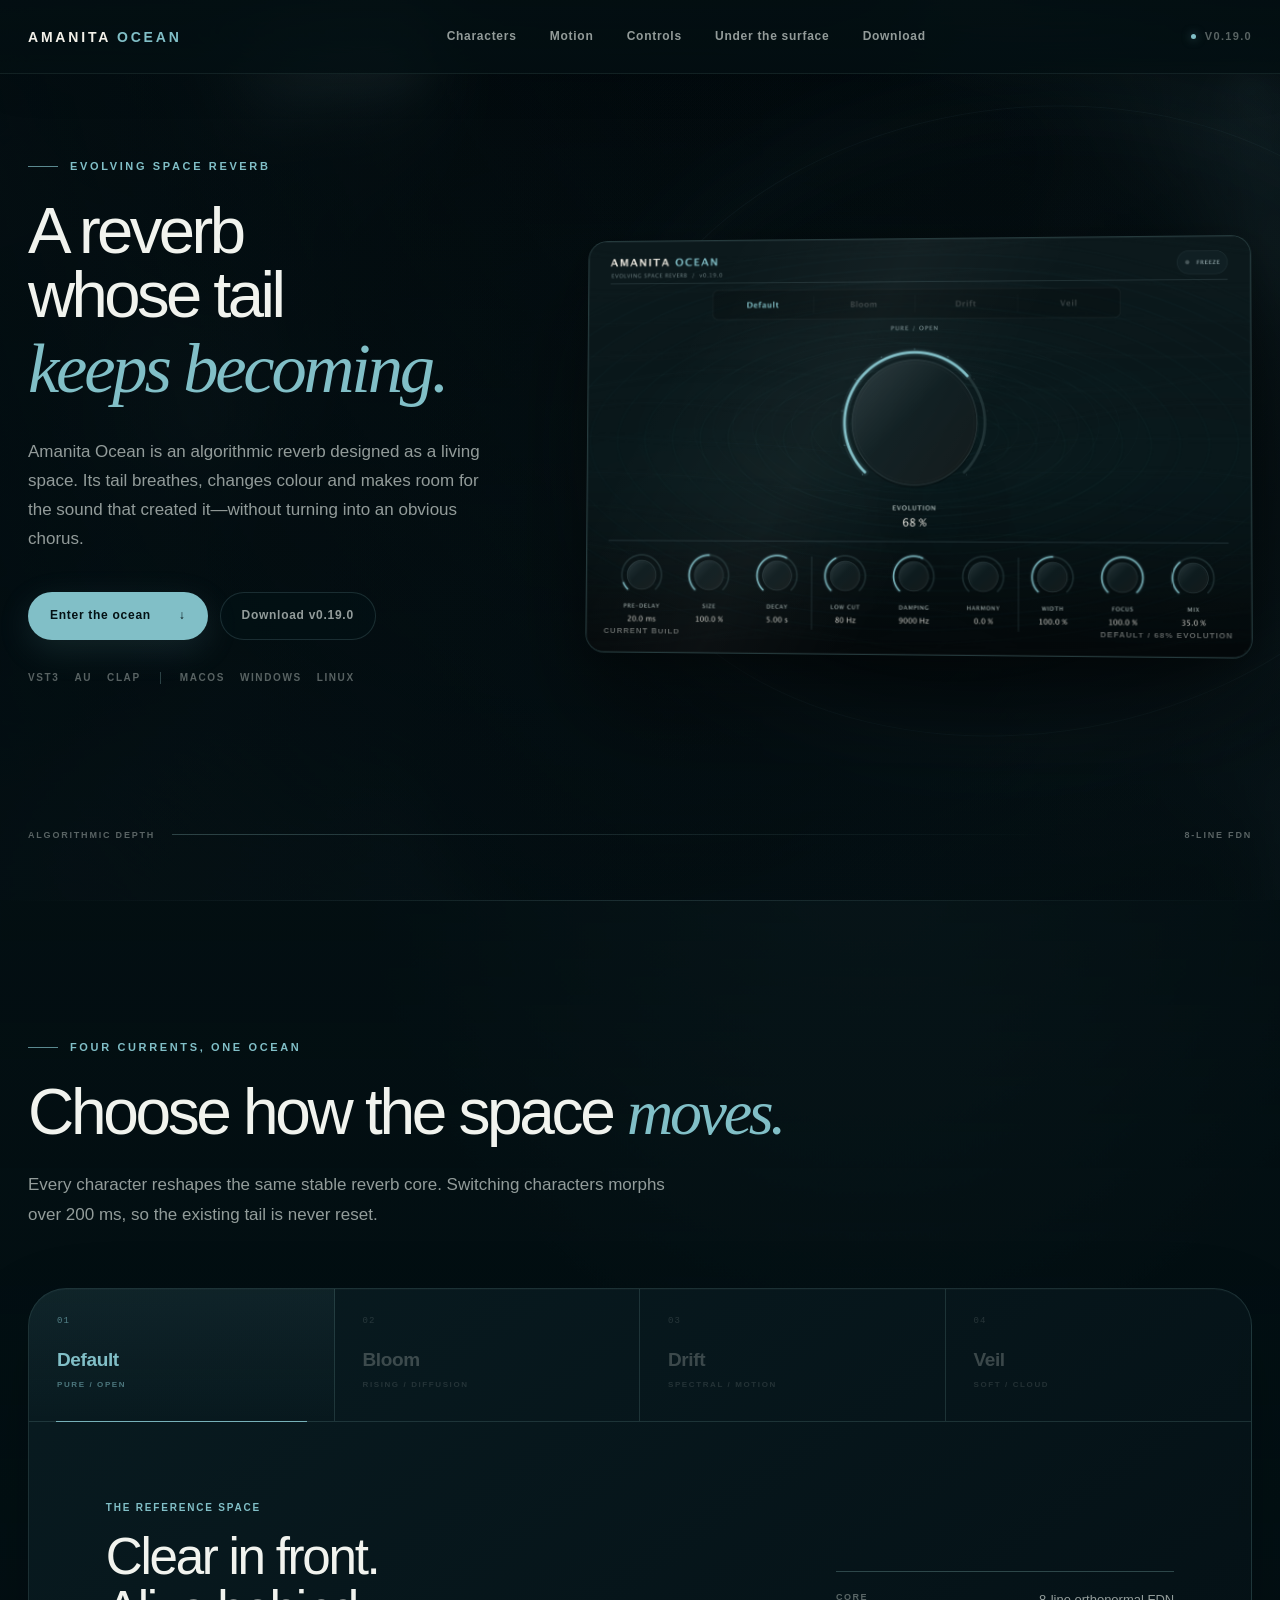
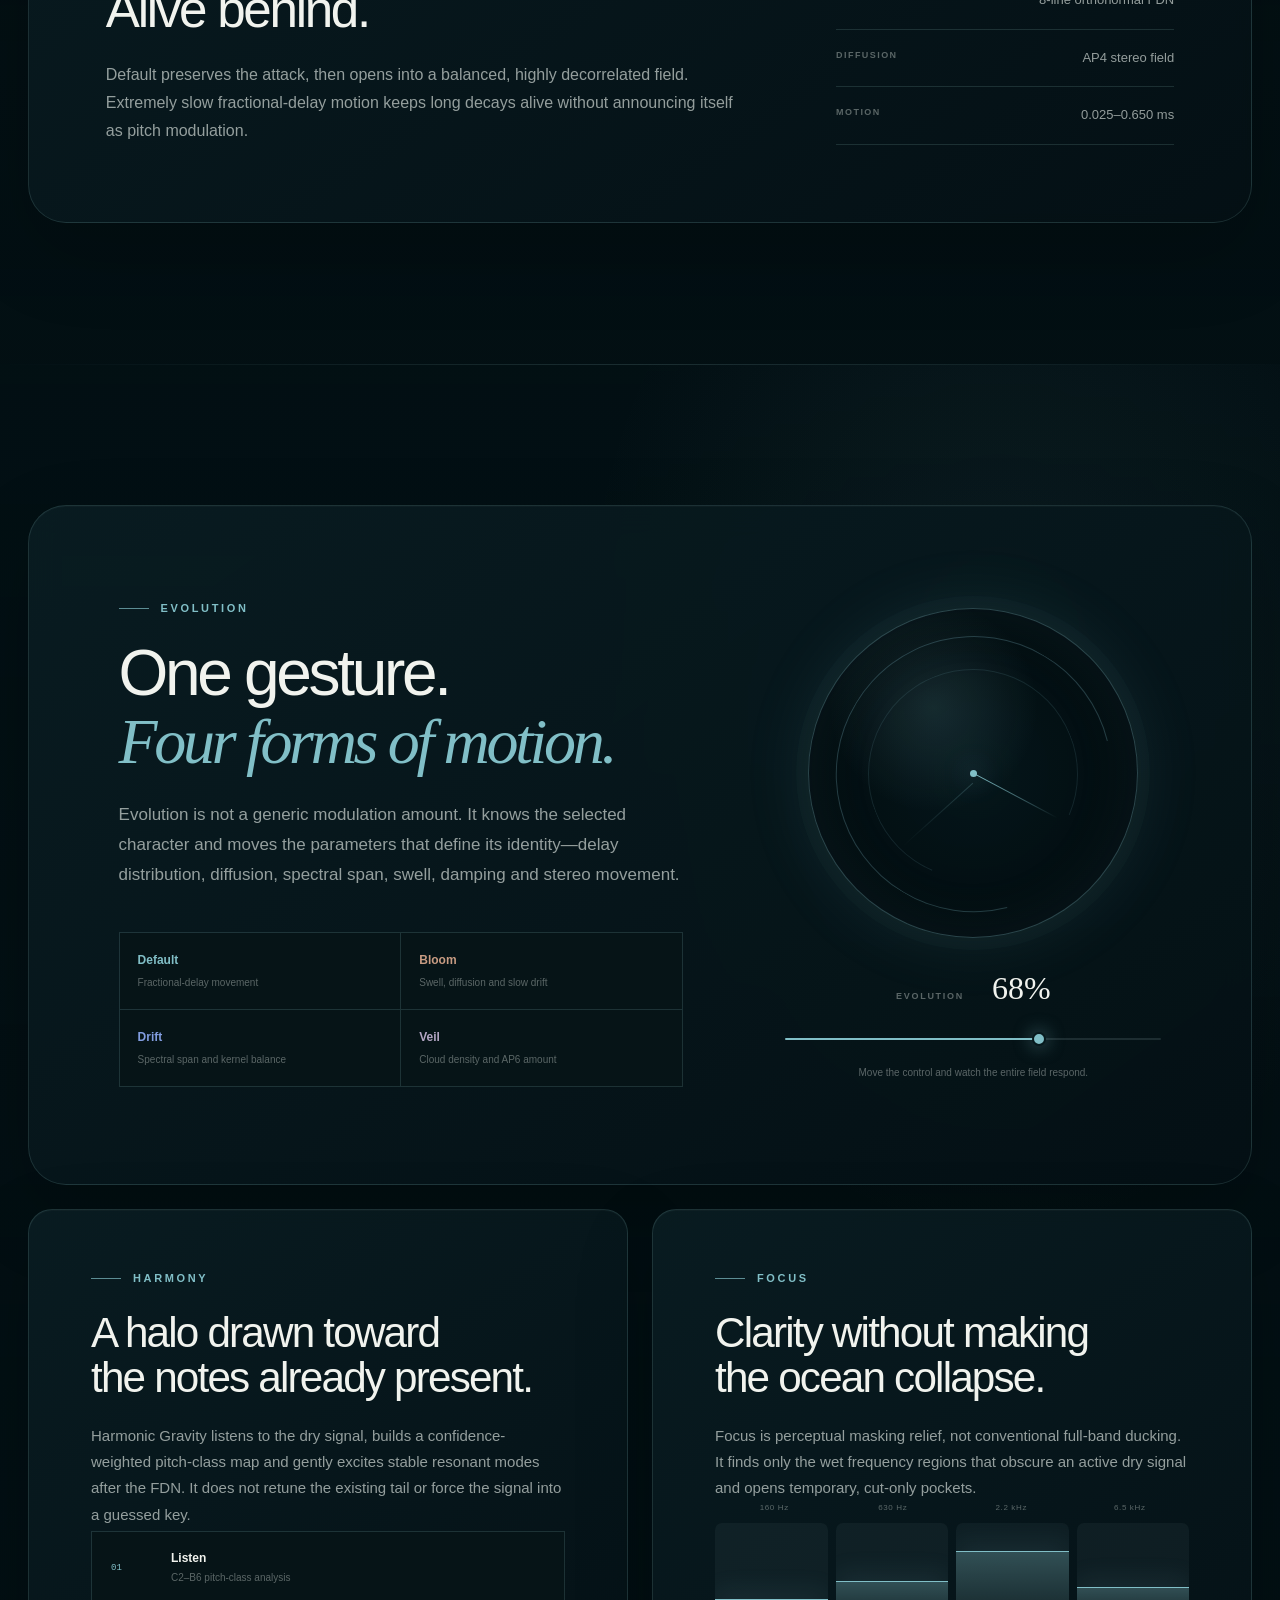
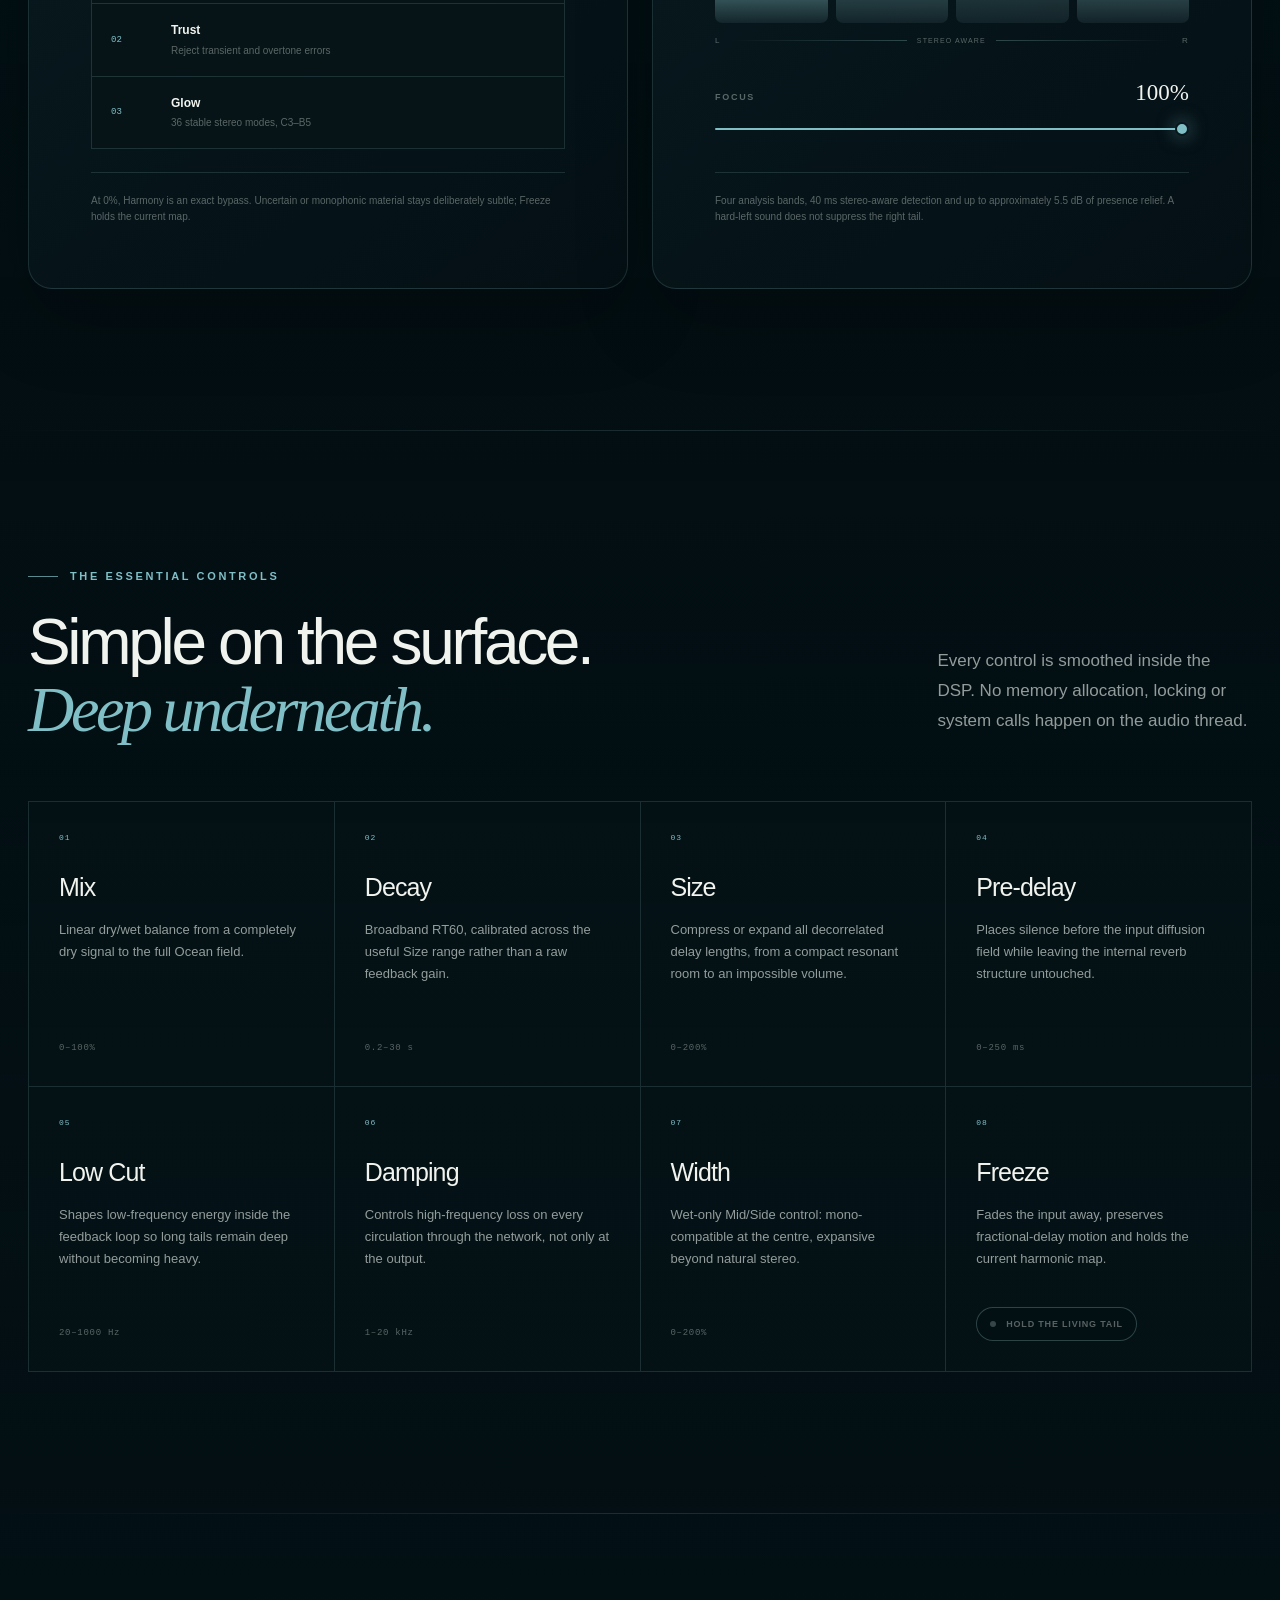
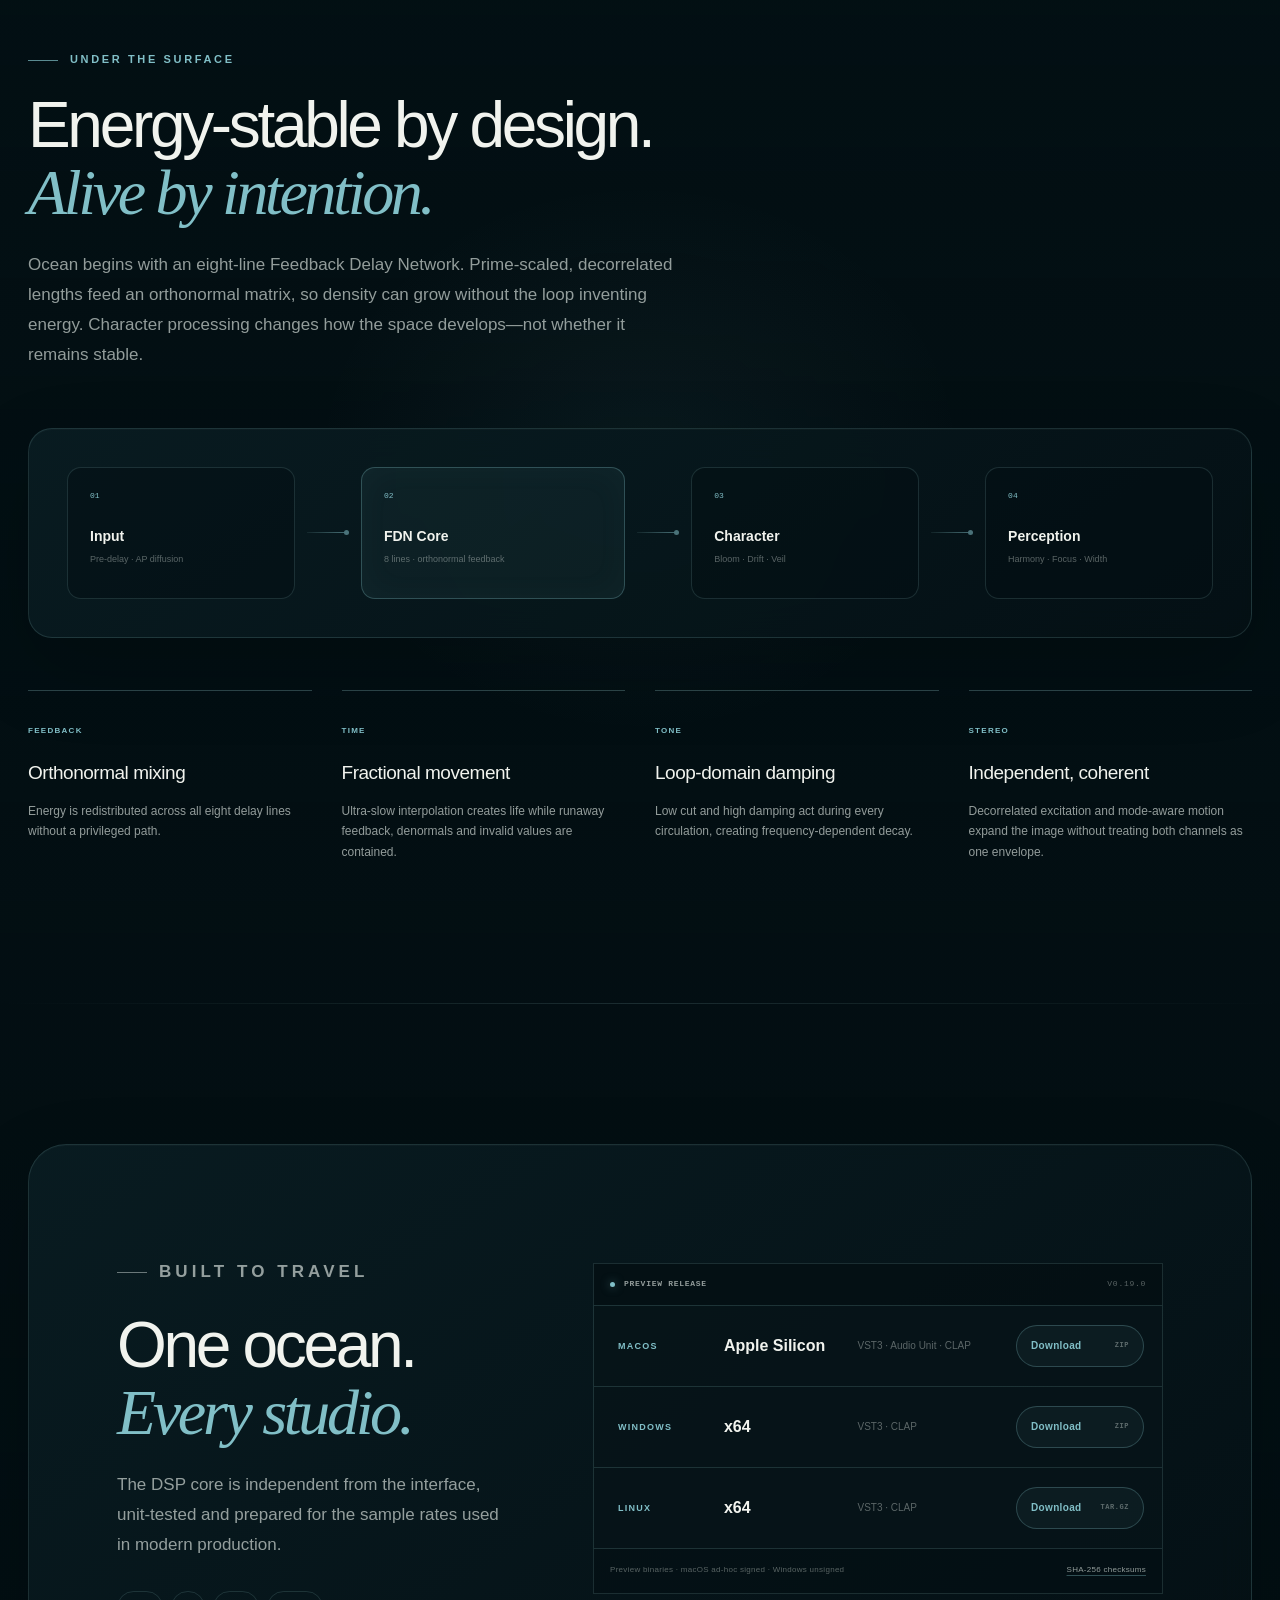
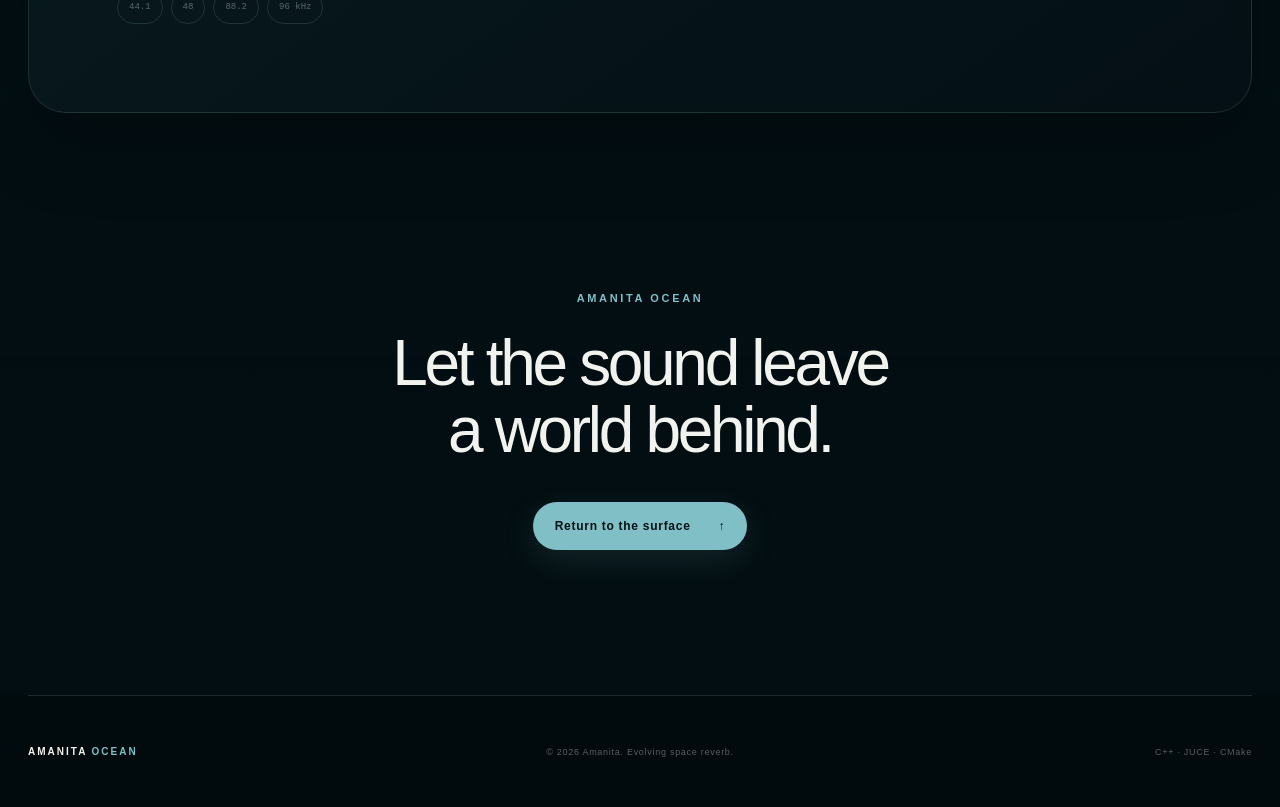
==== site/index.html @ adb95c9a "feat: publish v0.19.0 cross-platform release" ====
<!doctype html>
<html lang="en" data-character="default">
<head>
  <meta charset="utf-8">
  <meta name="viewport" content="width=device-width, initial-scale=1">
  <meta name="theme-color" content="#06161a">
  <meta name="color-scheme" content="dark">

  <title>Amanita Ocean — Evolving Space Reverb</title>
  <meta name="description" content="Amanita Ocean is an algorithmic reverb with four living characters, harmonic gravity, stereo-aware focus and an evolving eight-line FDN tail.">
  <meta name="keywords" content="algorithmic reverb, VST3 reverb, AU reverb, CLAP plugin, ambient reverb, psytrance reverb, music production">
  <link rel="canonical" href="https://ocean.amanita.music/">

  <meta property="og:type" content="website">
  <meta property="og:title" content="Amanita Ocean — Evolving Space Reverb">
  <meta property="og:description" content="A reverb whose tail keeps becoming. Four living characters, Harmonic Gravity and stereo-aware Focus.">
  <meta property="og:url" content="https://ocean.amanita.music/">
  <meta property="og:image" content="https://ocean.amanita.music/assets/amanita-ocean-social.png">
  <meta property="og:image:width" content="1729">
  <meta property="og:image:height" content="910">
  <meta property="og:image:alt" content="Amanita Ocean in a deep cyan and blue liquid field">

  <meta name="twitter:card" content="summary_large_image">
  <meta name="twitter:title" content="Amanita Ocean — Evolving Space Reverb">
  <meta name="twitter:description" content="A reverb whose tail keeps becoming.">
  <meta name="twitter:image" content="https://ocean.amanita.music/assets/amanita-ocean-social.png">

  <link rel="icon" href="assets/favicon.svg" type="image/svg+xml">
  <link rel="stylesheet" href="styles.css">

  <script type="application/ld+json">
  {
    "@context": "https://schema.org",
    "@type": "SoftwareApplication",
    "name": "Amanita Ocean",
    "url": "https://ocean.amanita.music/",
    "image": "https://ocean.amanita.music/assets/amanita-ocean-social.png",
    "applicationCategory": "MultimediaApplication",
    "applicationSubCategory": "Audio effect plug-in",
    "softwareVersion": "0.19.0",
    "operatingSystem": "macOS, Windows, Linux",
    "description": "An algorithmic reverb with four evolving characters, harmonic gravity and stereo-aware masking relief.",
    "featureList": [
      "Default, Bloom, Drift and Veil reverb characters",
      "Evolution character macro",
      "Harmonic Gravity",
      "Stereo-aware Focus",
      "Freeze",
      "VST3, Audio Unit and CLAP formats"
    ]
  }
  </script>
</head>

<body>
  <canvas id="ocean-canvas" aria-hidden="true"></canvas>
  <div class="world-vignette" aria-hidden="true"></div>

  <a class="skip-link" href="#main-content">Skip to content</a>

  <header class="site-header">
    <div class="site-header__inner">
      <a class="wordmark" href="#top" aria-label="Amanita Ocean home">
        <span>AMANITA</span>
        <span class="wordmark__ocean">OCEAN</span>
      </a>

      <nav class="site-nav" aria-label="Primary navigation">
        <a href="#characters">Characters</a>
        <a href="#macros">Motion</a>
        <a href="#controls">Controls</a>
        <a href="#architecture">Under the surface</a>
        <a href="#downloads">Download</a>
      </nav>

      <a class="header-version" href="#downloads" aria-label="Download Amanita Ocean 0.19.0">
        <span class="status-dot" aria-hidden="true"></span>
        v0.19.0
      </a>
    </div>
  </header>

  <main id="main-content">
    <section class="hero" id="top">
      <div class="hero__glow" aria-hidden="true"></div>
      <div class="page-width hero__inner">
        <div class="hero__copy" data-reveal>
          <p class="eyebrow">Evolving space reverb</p>
          <h1>A reverb whose tail<br><em>keeps becoming.</em></h1>
          <p class="hero__lead">
            Amanita Ocean is an algorithmic reverb designed as a living space.
            Its tail breathes, changes colour and makes room for the sound that
            created it—without turning into an obvious chorus.
          </p>

          <div class="hero__actions">
            <a class="button button--primary" href="#characters">
              Enter the ocean
              <span aria-hidden="true">↓</span>
            </a>
            <a class="button button--quiet" href="#downloads">Download v0.19.0</a>
          </div>

          <p class="format-line">
            <span>VST3</span><span>AU</span><span>CLAP</span>
            <i aria-hidden="true"></i>
            <span>macOS</span><span>Windows</span><span>Linux</span>
          </p>
        </div>

        <div class="hero__product" data-reveal>
          <div class="product-halo" aria-hidden="true"></div>
          <figure class="plugin-frame">
            <img
              src="assets/amanita-ocean-plugin.png?v=default-0190-alpha20"
              alt="Amanita Ocean plug-in interface showing the Default character"
              width="2880"
              height="1800"
              fetchpriority="high"
            >
            <figcaption>
              <span>Current build</span>
              <span>Default / 68% Evolution</span>
            </figcaption>
          </figure>
        </div>
      </div>

      <div class="hero__foot page-width" aria-hidden="true">
        <span>Algorithmic depth</span>
        <span class="hero__line"></span>
        <span>8-line FDN</span>
      </div>
    </section>

    <section class="section characters" id="characters">
      <div class="page-width">
        <div class="section-heading" data-reveal>
          <p class="eyebrow">Four currents, one ocean</p>
          <h2>Choose how the space <em>moves.</em></h2>
          <p>
            Every character reshapes the same stable reverb core. Switching
            characters morphs over 200&nbsp;ms, so the existing tail is never reset.
          </p>
        </div>

        <div class="character-lab surface" data-reveal>
          <div class="mode-tabs" role="tablist" aria-label="Reverb character">
            <button
              class="mode-tab is-active"
              type="button"
              role="tab"
              id="mode-tab-default"
              aria-selected="true"
              aria-controls="mode-panel-default"
              data-character="0"
            >
              <span class="mode-tab__number">01</span>
              <span class="mode-tab__name">Default</span>
              <span class="mode-tab__descriptor">Pure / Open</span>
            </button>
            <button
              class="mode-tab"
              type="button"
              role="tab"
              id="mode-tab-bloom"
              aria-selected="false"
              aria-controls="mode-panel-bloom"
              tabindex="-1"
              data-character="1"
            >
              <span class="mode-tab__number">02</span>
              <span class="mode-tab__name">Bloom</span>
              <span class="mode-tab__descriptor">Rising / Diffusion</span>
            </button>
            <button
              class="mode-tab"
              type="button"
              role="tab"
              id="mode-tab-drift"
              aria-selected="false"
              aria-controls="mode-panel-drift"
              tabindex="-1"
              data-character="2"
            >
              <span class="mode-tab__number">03</span>
              <span class="mode-tab__name">Drift</span>
              <span class="mode-tab__descriptor">Spectral / Motion</span>
            </button>
            <button
              class="mode-tab"
              type="button"
              role="tab"
              id="mode-tab-veil"
              aria-selected="false"
              aria-controls="mode-panel-veil"
              tabindex="-1"
              data-character="3"
            >
              <span class="mode-tab__number">04</span>
              <span class="mode-tab__name">Veil</span>
              <span class="mode-tab__descriptor">Soft / Cloud</span>
            </button>
          </div>

          <div class="mode-panels">
            <article
              class="mode-panel is-active"
              id="mode-panel-default"
              role="tabpanel"
              aria-labelledby="mode-tab-default"
              data-character-panel="0"
            >
              <div class="mode-panel__statement">
                <p class="mode-kicker">The reference space</p>
                <h3>Clear in front.<br>Alive behind.</h3>
                <p>
                  Default preserves the attack, then opens into a balanced,
                  highly decorrelated field. Extremely slow fractional-delay
                  motion keeps long decays alive without announcing itself as
                  pitch modulation.
                </p>
              </div>
              <dl class="mode-panel__facts">
                <div>
                  <dt>Core</dt>
                  <dd>8-line orthonormal FDN</dd>
                </div>
                <div>
                  <dt>Diffusion</dt>
                  <dd>AP4 stereo field</dd>
                </div>
                <div>
                  <dt>Motion</dt>
                  <dd>0.025–0.650&nbsp;ms</dd>
                </div>
              </dl>
            </article>

            <article
              class="mode-panel"
              id="mode-panel-bloom"
              role="tabpanel"
              aria-labelledby="mode-tab-bloom"
              data-character-panel="1"
              hidden
            >
              <div class="mode-panel__statement">
                <p class="mode-kicker">Reflections that rise</p>
                <h3>A tail that opens<br>like a flower.</h3>
                <p>
                  Later reflections arrive with more weight, creating a
                  reverse-like swell before a second stereo diffusion field
                  dissolves the shape. It is causal, continuous and free from
                  grains or reversed buffers.
                </p>
              </div>
              <dl class="mode-panel__facts">
                <div>
                  <dt>Swell</dt>
                  <dd>Four rising reflection taps</dd>
                </div>
                <div>
                  <dt>Diffusion</dt>
                  <dd>Dual AP4 stereo fields</dd>
                </div>
                <div>
                  <dt>Evolution</dt>
                  <dd>8–100% rising layer</dd>
                </div>
              </dl>
            </article>

            <article
              class="mode-panel"
              id="mode-panel-drift"
              role="tabpanel"
              aria-labelledby="mode-tab-drift"
              data-character-panel="2"
              hidden
            >
              <div class="mode-panel__statement">
                <p class="mode-kicker">Movement inside the tail</p>
                <h3>The spectrum<br>becomes the current.</h3>
                <p>
                  Drift moves spectral regions inside the feedback network,
                  rather than chorusing the output. Left and right follow
                  related but independent trajectories while common delay
                  motion stays below 0.10&nbsp;ms to keep the low end anchored.
                </p>
              </div>
              <dl class="mode-panel__facts">
                <div>
                  <dt>Motion</dt>
                  <dd>Four orthogonal H8 axes</dd>
                </div>
                <div>
                  <dt>Air path</dt>
                  <dd>600&nbsp;Hz–18&nbsp;kHz</dd>
                </div>
                <div>
                  <dt>Cycles</dt>
                  <dd>5.5–73 seconds</dd>
                </div>
              </dl>
            </article>

            <article
              class="mode-panel"
              id="mode-panel-veil"
              role="tabpanel"
              aria-labelledby="mode-tab-veil"
              data-character-panel="3"
              hidden
            >
              <div class="mode-panel__statement">
                <p class="mode-kicker">Transients become atmosphere</p>
                <h3>Lose the edge.<br>Keep the presence.</h3>
                <p>
                  Veil reshapes phase and group delay through an additional
                  lossless AP6 excitation stage. Attacks enter the network as
                  a dense, weightless cloud while sustained tone remains
                  intact—without envelope pumping or granular windows.
                </p>
              </div>
              <dl class="mode-panel__facts">
                <div>
                  <dt>Cloud</dt>
                  <dd>Approximately 90&nbsp;ms</dd>
                </div>
                <div>
                  <dt>Excitation</dt>
                  <dd>Lossless AP6 per channel</dd>
                </div>
                <div>
                  <dt>Evolution</dt>
                  <dd>4–100% softening</dd>
                </div>
              </dl>
            </article>
          </div>
        </div>
      </div>
    </section>

    <section class="section macros" id="macros">
      <div class="page-width">
        <div class="macro-feature macro-feature--evolution surface" data-reveal>
          <div class="macro-feature__copy">
            <p class="eyebrow">Evolution</p>
            <h2>One gesture.<br><em>Four forms of motion.</em></h2>
            <p>
              Evolution is not a generic modulation amount. It knows the
              selected character and moves the parameters that define its
              identity—delay distribution, diffusion, spectral span, swell,
              damping and stereo movement.
            </p>

            <ul class="character-map">
              <li><b>Default</b><span>Fractional-delay movement</span></li>
              <li><b>Bloom</b><span>Swell, diffusion and slow drift</span></li>
              <li><b>Drift</b><span>Spectral span and kernel balance</span></li>
              <li><b>Veil</b><span>Cloud density and AP6 amount</span></li>
            </ul>
          </div>

          <div class="macro-control" aria-label="Interactive Evolution demonstration">
            <div class="macro-control__orb" aria-hidden="true">
              <span></span><i></i><b></b>
            </div>
            <div class="macro-control__readout">
              <span>Evolution</span>
              <output id="evolution-output" for="evolution-control">68%</output>
            </div>
            <input
              id="evolution-control"
              class="ocean-range"
              type="range"
              min="0"
              max="100"
              step="1"
              value="68"
              aria-label="Evolution"
              aria-describedby="evolution-output"
              data-ocean-control="evolution"
            >
            <p>Move the control and watch the entire field respond.</p>
          </div>
        </div>

        <div class="macro-pair">
          <article class="macro-card macro-card--harmony surface" data-reveal>
            <div class="macro-card__heading">
              <p class="eyebrow">Harmony</p>
              <h3>A halo drawn toward<br>the notes already present.</h3>
              <p>
                Harmonic Gravity listens to the dry signal, builds a
                confidence-weighted pitch-class map and gently excites stable
                resonant modes after the FDN. It does not retune the existing
                tail or force the signal into a guessed key.
              </p>
            </div>

            <ol class="signal-flow" aria-label="Harmonic Gravity signal flow">
              <li>
                <span>01</span>
                <div><b>Listen</b><small>C2–B6 pitch-class analysis</small></div>
              </li>
              <li>
                <span>02</span>
                <div><b>Trust</b><small>Reject transient and overtone errors</small></div>
              </li>
              <li>
                <span>03</span>
                <div><b>Glow</b><small>36 stable stereo modes, C3–B5</small></div>
              </li>
            </ol>

            <p class="precision-note">
              At 0%, Harmony is an exact bypass. Uncertain or monophonic
              material stays deliberately subtle; Freeze holds the current map.
            </p>
          </article>

          <article class="macro-card macro-card--focus surface" data-reveal>
            <div class="macro-card__heading">
              <p class="eyebrow">Focus</p>
              <h3>Clarity without making<br>the ocean collapse.</h3>
              <p>
                Focus is perceptual masking relief, not conventional full-band
                ducking. It finds only the wet frequency regions that obscure
                an active dry signal and opens temporary, cut-only pockets.
              </p>
            </div>

            <div class="focus-map" aria-hidden="true">
              <div class="focus-map__labels">
                <span>160 Hz</span><span>630 Hz</span><span>2.2 kHz</span><span>6.5 kHz</span>
              </div>
              <div class="focus-map__bands">
                <i style="--depth: 24%"></i>
                <i style="--depth: 42%"></i>
                <i style="--depth: 72%"></i>
                <i style="--depth: 36%"></i>
              </div>
              <div class="focus-map__stereo">
                <span>L</span><b></b><em>STEREO AWARE</em><b></b><span>R</span>
              </div>
            </div>

            <div class="compact-control">
              <div>
                <label for="focus-control">Focus</label>
                <output id="focus-output" for="focus-control">100%</output>
              </div>
              <input
                id="focus-control"
                class="ocean-range"
                type="range"
                min="0"
                max="100"
                step="1"
                value="100"
                aria-describedby="focus-output"
                data-ocean-control="focus"
              >
            </div>

            <p class="precision-note">
              Four analysis bands, 40&nbsp;ms stereo-aware detection and up to
              approximately 5.5&nbsp;dB of presence relief. A hard-left sound
              does not suppress the right tail.
            </p>
          </article>
        </div>
      </div>
    </section>

    <section class="section controls" id="controls">
      <div class="page-width">
        <div class="section-heading section-heading--split" data-reveal>
          <div>
            <p class="eyebrow">The essential controls</p>
            <h2>Simple on the surface.<br><em>Deep underneath.</em></h2>
          </div>
          <p>
            Every control is smoothed inside the DSP. No memory allocation,
            locking or system calls happen on the audio thread.
          </p>
        </div>

        <div class="control-grid">
          <article class="control-card" data-reveal>
            <span class="control-card__index">01</span>
            <h3>Mix</h3>
            <p>Linear dry/wet balance from a completely dry signal to the full Ocean field.</p>
            <b>0–100%</b>
          </article>
          <article class="control-card" data-reveal>
            <span class="control-card__index">02</span>
            <h3>Decay</h3>
            <p>Broadband RT60, calibrated across the useful Size range rather than a raw feedback gain.</p>
            <b>0.2–30 s</b>
          </article>
          <article class="control-card" data-reveal>
            <span class="control-card__index">03</span>
            <h3>Size</h3>
            <p>Compress or expand all decorrelated delay lengths, from a compact resonant room to an impossible volume.</p>
            <b>0–200%</b>
          </article>
          <article class="control-card" data-reveal>
            <span class="control-card__index">04</span>
            <h3>Pre-delay</h3>
            <p>Places silence before the input diffusion field while leaving the internal reverb structure untouched.</p>
            <b>0–250 ms</b>
          </article>
          <article class="control-card" data-reveal>
            <span class="control-card__index">05</span>
            <h3>Low Cut</h3>
            <p>Shapes low-frequency energy inside the feedback loop so long tails remain deep without becoming heavy.</p>
            <b>20–1000 Hz</b>
          </article>
          <article class="control-card" data-reveal>
            <span class="control-card__index">06</span>
            <h3>Damping</h3>
            <p>Controls high-frequency loss on every circulation through the network, not only at the output.</p>
            <b>1–20 kHz</b>
          </article>
          <article class="control-card" data-reveal>
            <span class="control-card__index">07</span>
            <h3>Width</h3>
            <p>Wet-only Mid/Side control: mono-compatible at the centre, expansive beyond natural stereo.</p>
            <b>0–200%</b>
          </article>
          <article class="control-card control-card--freeze" data-reveal>
            <span class="control-card__index">08</span>
            <h3>Freeze</h3>
            <p>Fades the input away, preserves fractional-delay motion and holds the current harmonic map.</p>
            <button class="freeze-demo" type="button" aria-pressed="false" data-ocean-freeze>
              <span aria-hidden="true"></span>
              Hold the living tail
            </button>
          </article>
        </div>
      </div>
    </section>

    <section class="section architecture" id="architecture">
      <div class="page-width">
        <div class="section-heading architecture__heading" data-reveal>
          <p class="eyebrow">Under the surface</p>
          <h2>Energy-stable by design.<br><em>Alive by intention.</em></h2>
          <p>
            Ocean begins with an eight-line Feedback Delay Network. Prime-scaled,
            decorrelated lengths feed an orthonormal matrix, so density can grow
            without the loop inventing energy. Character processing changes how
            the space develops—not whether it remains stable.
          </p>
        </div>

        <div class="signal-chain surface" data-reveal>
          <div class="signal-node">
            <span>01</span>
            <b>Input</b>
            <small>Pre-delay · AP diffusion</small>
          </div>
          <i aria-hidden="true"></i>
          <div class="signal-node signal-node--core">
            <span>02</span>
            <b>FDN Core</b>
            <small>8 lines · orthonormal feedback</small>
          </div>
          <i aria-hidden="true"></i>
          <div class="signal-node">
            <span>03</span>
            <b>Character</b>
            <small>Bloom · Drift · Veil</small>
          </div>
          <i aria-hidden="true"></i>
          <div class="signal-node">
            <span>04</span>
            <b>Perception</b>
            <small>Harmony · Focus · Width</small>
          </div>
        </div>

        <div class="technical-grid">
          <article data-reveal>
            <span>Feedback</span>
            <h3>Orthonormal mixing</h3>
            <p>Energy is redistributed across all eight delay lines without a privileged path.</p>
          </article>
          <article data-reveal>
            <span>Time</span>
            <h3>Fractional movement</h3>
            <p>Ultra-slow interpolation creates life while runaway feedback, denormals and invalid values are contained.</p>
          </article>
          <article data-reveal>
            <span>Tone</span>
            <h3>Loop-domain damping</h3>
            <p>Low cut and high damping act during every circulation, creating frequency-dependent decay.</p>
          </article>
          <article data-reveal>
            <span>Stereo</span>
            <h3>Independent, coherent</h3>
            <p>Decorrelated excitation and mode-aware motion expand the image without treating both channels as one envelope.</p>
          </article>
        </div>
      </div>
    </section>

    <section class="section formats" id="formats">
      <div class="page-width">
        <div class="formats__panel surface" data-reveal>
          <div class="formats__copy">
            <p class="eyebrow">Built to travel</p>
            <h2>One ocean.<br><em>Every studio.</em></h2>
            <p>
              The DSP core is independent from the interface, unit-tested and
              prepared for the sample rates used in modern production.
            </p>
            <div class="sample-rates" aria-label="Supported sample rates">
              <span>44.1</span><span>48</span><span>88.2</span><span>96 kHz</span>
            </div>
          </div>

          <div class="downloads" id="downloads">
            <div class="release-meta">
              <div>
                <span class="status-dot" aria-hidden="true"></span>
                <strong>Preview release</strong>
              </div>
              <span>v0.19.0</span>
            </div>

            <div class="platform-list">
              <article>
                <span>macOS</span>
                <h3>Apple Silicon</h3>
                <p>VST3 · Audio Unit · CLAP</p>
                <a
                  class="download-button"
                  href="downloads/0.19.0/Amanita-Ocean-0.19.0-macOS-arm64.zip"
                  download
                  aria-label="Download Amanita Ocean 0.19.0 for macOS Apple Silicon"
                >
                  <span>Download</span>
                  <small>ZIP</small>
                </a>
              </article>
              <article>
                <span>Windows</span>
                <h3>x64</h3>
                <p>VST3 · CLAP</p>
                <a
                  class="download-button"
                  href="downloads/0.19.0/Amanita-Ocean-0.19.0-Windows-x64.zip"
                  download
                  aria-label="Download Amanita Ocean 0.19.0 for Windows x64"
                >
                  <span>Download</span>
                  <small>ZIP</small>
                </a>
              </article>
              <article>
                <span>Linux</span>
                <h3>x64</h3>
                <p>VST3 · CLAP</p>
                <a
                  class="download-button"
                  href="downloads/0.19.0/Amanita-Ocean-0.19.0-Linux-x64.tar.gz"
                  download
                  aria-label="Download Amanita Ocean 0.19.0 for Linux x64"
                >
                  <span>Download</span>
                  <small>TAR.GZ</small>
                </a>
              </article>
            </div>

            <div class="release-foot">
              <p>Preview binaries · macOS ad-hoc signed · Windows unsigned</p>
              <a href="downloads/0.19.0/SHA256SUMS.txt">SHA-256 checksums</a>
            </div>
          </div>
        </div>

        <div class="closing" data-reveal>
          <p class="eyebrow">Amanita Ocean</p>
          <h2>Let the sound leave a world behind.</h2>
          <a class="button button--primary" href="#top">Return to the surface <span aria-hidden="true">↑</span></a>
        </div>
      </div>
    </section>
  </main>

  <footer class="site-footer">
    <div class="page-width site-footer__inner">
      <a class="wordmark wordmark--small" href="#top">
        <span>AMANITA</span><span class="wordmark__ocean">OCEAN</span>
      </a>
      <p>© <span data-current-year>2026</span> Amanita. Evolving space reverb.</p>
      <p>C++ · JUCE · CMake</p>
    </div>
  </footer>

  <noscript>
    <div class="noscript-note">
      JavaScript is disabled. The complete product information remains available;
      only the living Ocean background and interactive controls are paused.
    </div>
  </noscript>

  <script src="js/ocean-background.js" defer></script>
  <script src="js/site.js" defer></script>
</body>
</html>
---- site/styles.css ----
:root {
  --accent: #81bfc7;
  --accent-rgb: 129, 191, 199;
  --accent-soft: rgba(var(--accent-rgb), 0.14);
  --ink: #f1f3ee;
  --ink-muted: rgba(229, 236, 232, 0.64);
  --ink-faint: rgba(229, 236, 232, 0.38);
  --line: rgba(152, 204, 204, 0.16);
  --line-strong: rgba(152, 204, 204, 0.28);
  --deep: #031014;
  --deep-2: #071a1f;
  --surface: rgba(6, 22, 26, 0.68);
  --surface-strong: rgba(5, 18, 22, 0.88);
  --page-width: 1240px;
  --header-height: 74px;
  --radius-sm: 14px;
  --radius-md: 24px;
  --radius-lg: 38px;
  --ease-out: cubic-bezier(0.2, 0.72, 0.2, 1);
  color-scheme: dark;
}

:root[data-character="bloom"] {
  --accent: #c89c83;
  --accent-rgb: 200, 156, 131;
}

:root[data-character="drift"] {
  --accent: #829de0;
  --accent-rgb: 130, 157, 224;
}

:root[data-character="veil"] {
  --accent: #b3a6c4;
  --accent-rgb: 179, 166, 196;
}

*,
*::before,
*::after {
  box-sizing: border-box;
}

html {
  scroll-behavior: smooth;
  scroll-padding-top: calc(var(--header-height) + 24px);
  background: var(--deep);
}

body {
  min-width: 320px;
  margin: 0;
  overflow-x: hidden;
  color: var(--ink);
  background:
    radial-gradient(circle at 68% 12%, rgba(var(--accent-rgb), 0.09), transparent 32rem),
    linear-gradient(180deg, rgba(3, 16, 20, 0.08), rgba(3, 16, 20, 0.34));
  font-family:
    Inter, ui-sans-serif, -apple-system, BlinkMacSystemFont, "Segoe UI",
    Helvetica, Arial, sans-serif;
  font-size: 16px;
  line-height: 1.6;
  -webkit-font-smoothing: antialiased;
  text-rendering: optimizeLegibility;
  transition: background-color 0.6s var(--ease-out);
}

body::selection {
  color: #031014;
  background: var(--accent);
}

button,
input,
a {
  font: inherit;
}

button,
a {
  -webkit-tap-highlight-color: transparent;
}

a {
  color: inherit;
  text-decoration: none;
}

img {
  display: block;
  max-width: 100%;
}

h1,
h2,
h3,
p,
figure,
dl,
dd {
  margin: 0;
}

h1,
h2,
h3 {
  text-wrap: balance;
}

h1 em,
h2 em {
  color: var(--accent);
  font-family: Iowan Old Style, Baskerville, "Times New Roman", serif;
  font-weight: 400;
  transition: color 0.65s var(--ease-out);
}

#ocean-canvas {
  position: fixed;
  z-index: 0;
  inset: 0;
  width: 100%;
  height: 100%;
  pointer-events: none;
  opacity: 1;
  transition: opacity 0.8s ease;
}

#ocean-canvas.is-fallback,
.ocean-webgl-fallback #ocean-canvas {
  opacity: 0;
}

.ocean-webgl-fallback body {
  background:
    radial-gradient(ellipse at 68% 18%, rgba(var(--accent-rgb), 0.12), transparent 42%),
    radial-gradient(ellipse at 20% 78%, rgba(37, 92, 99, 0.18), transparent 46%),
    linear-gradient(160deg, #071d21, #020c10 60%, #06171c);
}

.world-vignette {
  position: fixed;
  z-index: 1;
  inset: 0;
  pointer-events: none;
  background:
    linear-gradient(180deg, rgba(2, 12, 15, 0.1), rgba(2, 12, 15, 0.32)),
    radial-gradient(ellipse at center, transparent 15%, rgba(1, 8, 11, 0.28) 100%);
}

.site-header,
main,
.site-footer,
.noscript-note {
  position: relative;
  z-index: 2;
}

.page-width {
  width: min(calc(100% - 56px), var(--page-width));
  margin-inline: auto;
}

.skip-link {
  position: fixed;
  z-index: 100;
  top: 12px;
  left: 12px;
  padding: 10px 16px;
  border-radius: 999px;
  color: var(--deep);
  background: var(--accent);
  transform: translateY(-160%);
}

.skip-link:focus {
  transform: translateY(0);
}

.site-header {
  position: fixed;
  z-index: 20;
  top: 0;
  right: 0;
  left: 0;
  height: var(--header-height);
  border-bottom: 1px solid rgba(143, 198, 199, 0.1);
  background: linear-gradient(180deg, rgba(3, 15, 18, 0.94), rgba(3, 15, 18, 0.82));
  box-shadow: 0 12px 40px rgba(0, 0, 0, 0.08);
  backdrop-filter: blur(18px) saturate(125%);
  -webkit-backdrop-filter: blur(18px) saturate(125%);
}

.site-header__inner {
  display: flex;
  align-items: center;
  justify-content: space-between;
  width: min(calc(100% - 56px), var(--page-width));
  height: 100%;
  margin-inline: auto;
}

.wordmark {
  display: inline-flex;
  gap: 0.42em;
  align-items: center;
  color: #f3f1e9;
  font-size: 14px;
  font-weight: 700;
  letter-spacing: 0.2em;
  line-height: 1;
  white-space: nowrap;
}

.wordmark__ocean {
  color: var(--accent);
  transition: color 0.65s var(--ease-out);
}

.site-nav {
  display: flex;
  gap: clamp(18px, 2.6vw, 38px);
  align-items: center;
  color: var(--ink-muted);
  font-size: 12px;
  font-weight: 600;
  letter-spacing: 0.06em;
}

.site-nav a {
  position: relative;
  padding: 9px 0;
  transition: color 0.3s ease;
}

.site-nav a::after {
  position: absolute;
  right: 0;
  bottom: 3px;
  left: 0;
  height: 1px;
  background: var(--accent);
  content: "";
  opacity: 0;
  transform: scaleX(0.5);
  transition:
    opacity 0.3s ease,
    transform 0.3s ease,
    background 0.65s var(--ease-out);
}

.site-nav a:hover,
.site-nav a:focus-visible {
  color: var(--ink);
}

.site-nav a:hover::after,
.site-nav a:focus-visible::after {
  opacity: 1;
  transform: scaleX(1);
}

.header-version {
  display: flex;
  gap: 9px;
  align-items: center;
  color: var(--ink-faint);
  font-size: 11px;
  font-weight: 700;
  letter-spacing: 0.12em;
  text-transform: uppercase;
}

.status-dot {
  width: 5px;
  height: 5px;
  border-radius: 50%;
  background: var(--accent);
  box-shadow: 0 0 10px rgba(var(--accent-rgb), 0.55);
  transition:
    background 0.65s var(--ease-out),
    box-shadow 0.65s var(--ease-out);
}

.hero {
  position: relative;
  display: grid;
  min-height: 100svh;
  padding: calc(var(--header-height) + 70px) 0 58px;
  overflow: hidden;
}

.hero::before {
  position: absolute;
  inset: 0;
  background:
    linear-gradient(90deg, rgba(3, 14, 18, 0.76) 0%, rgba(3, 14, 18, 0.22) 52%, rgba(3, 14, 18, 0.38) 100%),
    linear-gradient(180deg, rgba(3, 14, 18, 0.12), rgba(3, 14, 18, 0.66));
  content: "";
  pointer-events: none;
}

.hero__glow {
  position: absolute;
  top: 12%;
  right: -13%;
  width: 66vw;
  aspect-ratio: 1.35;
  border: 1px solid rgba(var(--accent-rgb), 0.08);
  border-radius: 50%;
  opacity: 0.8;
  box-shadow:
    inset 0 0 120px rgba(var(--accent-rgb), 0.045),
    0 0 160px rgba(var(--accent-rgb), 0.055);
  pointer-events: none;
  transform: rotate(-8deg);
  transition:
    border-color 0.65s var(--ease-out),
    box-shadow 0.65s var(--ease-out);
}

.hero__inner {
  position: relative;
  display: grid;
  grid-template-columns: minmax(0, 0.82fr) minmax(520px, 1.18fr);
  gap: clamp(42px, 6vw, 92px);
  align-items: center;
}

.hero__copy {
  padding-bottom: 5vh;
}

.eyebrow {
  display: flex;
  gap: 12px;
  align-items: center;
  margin-bottom: 25px;
  color: var(--accent);
  font-size: 11px;
  font-weight: 750;
  letter-spacing: 0.24em;
  line-height: 1.2;
  text-transform: uppercase;
  transition: color 0.65s var(--ease-out);
}

.eyebrow::before {
  width: 30px;
  height: 1px;
  background: currentColor;
  content: "";
  opacity: 0.7;
}

.hero h1 {
  max-width: 720px;
  font-size: clamp(52px, 5.1vw, 80px);
  font-weight: 480;
  letter-spacing: -0.055em;
  line-height: 0.98;
}

.hero h1 em {
  display: inline-block;
  margin-top: 0.1em;
  font-size: 1.08em;
  letter-spacing: -0.045em;
}

.hero__lead {
  max-width: 620px;
  margin-top: 34px;
  color: var(--ink-muted);
  font-size: clamp(17px, 1.3vw, 20px);
  font-weight: 350;
  line-height: 1.72;
}

.hero__actions {
  display: flex;
  flex-wrap: wrap;
  gap: 12px;
  margin-top: 38px;
}

.button {
  display: inline-flex;
  gap: 28px;
  align-items: center;
  justify-content: center;
  min-height: 48px;
  padding: 0 21px;
  border: 1px solid transparent;
  border-radius: 999px;
  font-size: 12px;
  font-weight: 700;
  letter-spacing: 0.06em;
  transition:
    color 0.3s ease,
    background 0.3s ease,
    border-color 0.3s ease,
    transform 0.3s var(--ease-out),
    box-shadow 0.3s ease;
}

.button:hover {
  transform: translateY(-2px);
}

.button:focus-visible,
.mode-tab:focus-visible,
.freeze-demo:focus-visible,
.ocean-range:focus-visible {
  outline: 1px solid var(--accent);
  outline-offset: 4px;
}

.button--primary {
  color: #041114;
  background: var(--accent);
  box-shadow: 0 10px 34px rgba(var(--accent-rgb), 0.13);
  transition:
    background 0.65s var(--ease-out),
    box-shadow 0.3s ease,
    transform 0.3s var(--ease-out);
}

.button--primary:hover {
  box-shadow: 0 14px 44px rgba(var(--accent-rgb), 0.22);
}

.button--quiet {
  color: var(--ink-muted);
  border-color: var(--line);
  background: rgba(5, 21, 25, 0.36);
}

.button--quiet:hover {
  color: var(--ink);
  border-color: var(--line-strong);
  background: rgba(8, 27, 31, 0.72);
}

.format-line {
  display: flex;
  flex-wrap: wrap;
  gap: 9px 15px;
  align-items: center;
  margin-top: 30px;
  color: var(--ink-faint);
  font-size: 10px;
  font-weight: 700;
  letter-spacing: 0.16em;
  text-transform: uppercase;
}

.format-line i {
  width: 1px;
  height: 12px;
  margin-inline: 4px;
  background: var(--line-strong);
}

.hero__product {
  position: relative;
  perspective: 1600px;
}

.product-halo {
  position: absolute;
  z-index: -1;
  inset: 8% 2% -3% 14%;
  border-radius: 50%;
  background: radial-gradient(ellipse, rgba(var(--accent-rgb), 0.16), transparent 68%);
  filter: blur(24px);
  transition: background 0.65s var(--ease-out);
}

.plugin-frame {
  position: relative;
  overflow: hidden;
  border: 1px solid rgba(160, 210, 210, 0.22);
  border-radius: 20px;
  background: rgba(4, 17, 21, 0.85);
  box-shadow:
    0 55px 110px rgba(0, 0, 0, 0.48),
    0 10px 30px rgba(0, 0, 0, 0.2),
    inset 0 1px rgba(255, 255, 255, 0.035);
  transform: rotateY(-4.2deg) rotateX(1.7deg);
  transform-origin: center right;
  transition: transform 0.8s var(--ease-out);
}

.plugin-frame:hover {
  transform: rotateY(-1deg) rotateX(0deg) translateY(-4px);
}

.plugin-frame::after {
  position: absolute;
  inset: 0;
  background:
    linear-gradient(118deg, transparent 17%, rgba(255, 255, 255, 0.035) 38%, transparent 56%),
    linear-gradient(180deg, transparent 72%, rgba(0, 0, 0, 0.2));
  content: "";
  pointer-events: none;
}

.plugin-frame img {
  width: 100%;
  height: auto;
}

.plugin-frame figcaption {
  position: absolute;
  z-index: 2;
  right: 18px;
  bottom: 14px;
  left: 18px;
  display: flex;
  justify-content: space-between;
  color: rgba(238, 241, 236, 0.38);
  font-size: 8px;
  font-weight: 700;
  letter-spacing: 0.13em;
  text-transform: uppercase;
}

.hero__foot {
  position: relative;
  display: flex;
  gap: 17px;
  align-items: center;
  align-self: end;
  margin-top: 48px;
  color: var(--ink-faint);
  font-size: 9px;
  font-weight: 700;
  letter-spacing: 0.2em;
  text-transform: uppercase;
}

.hero__line {
  flex: 1;
  height: 1px;
  background: linear-gradient(90deg, var(--line-strong), transparent 90%);
}

.section {
  position: relative;
  padding: clamp(105px, 11vw, 170px) 0;
}

.section::before {
  position: absolute;
  top: 0;
  right: 0;
  left: 0;
  height: 1px;
  background: linear-gradient(90deg, transparent, var(--line), transparent);
  content: "";
}

.section-heading {
  max-width: 760px;
  margin-bottom: 58px;
}

.section-heading h2,
.macro-feature h2,
.formats h2 {
  font-size: clamp(42px, 5vw, 70px);
  font-weight: 420;
  letter-spacing: -0.052em;
  line-height: 1.05;
}

.section-heading > p:last-child,
.formats__copy > p {
  max-width: 650px;
  margin-top: 24px;
  color: var(--ink-muted);
  font-size: 17px;
  line-height: 1.76;
}

.surface {
  border: 1px solid var(--line);
  background:
    linear-gradient(145deg, rgba(11, 34, 39, 0.68), rgba(4, 16, 20, 0.72)),
    rgba(4, 17, 21, 0.62);
  box-shadow:
    0 30px 80px rgba(0, 0, 0, 0.18),
    inset 0 1px rgba(255, 255, 255, 0.022);
  backdrop-filter: blur(16px) saturate(112%);
  -webkit-backdrop-filter: blur(16px) saturate(112%);
}

.characters {
  background: linear-gradient(180deg, rgba(3, 14, 17, 0.62), rgba(3, 14, 17, 0.16));
}

.character-lab {
  overflow: hidden;
  border-radius: var(--radius-lg);
}

.mode-tabs {
  display: grid;
  grid-template-columns: repeat(4, 1fr);
  border-bottom: 1px solid var(--line);
}

.mode-tab {
  position: relative;
  display: grid;
  gap: 4px;
  min-height: 132px;
  padding: 25px 28px 23px;
  border: 0;
  border-right: 1px solid var(--line);
  color: rgba(229, 236, 232, 0.24);
  background: transparent;
  cursor: pointer;
  text-align: left;
  transition:
    color 0.5s var(--ease-out),
    opacity 0.5s var(--ease-out),
    background 0.5s var(--ease-out);
}

.mode-tab:last-child {
  border-right: 0;
}

.mode-tab::after {
  position: absolute;
  right: 27px;
  bottom: -1px;
  left: 27px;
  height: 1px;
  background: var(--accent);
  content: "";
  opacity: 0;
  transform: scaleX(0.35);
  transition:
    opacity 0.55s var(--ease-out),
    transform 0.55s var(--ease-out),
    background 0.65s var(--ease-out);
}

.mode-tab:hover {
  color: rgba(229, 236, 232, 0.52);
}

.mode-tab.is-active {
  color: var(--accent);
  background: linear-gradient(180deg, rgba(var(--accent-rgb), 0.055), transparent);
}

.mode-tab.is-active::after {
  opacity: 0.9;
  transform: scaleX(1);
}

.mode-tab__number {
  color: currentColor;
  font-family: ui-monospace, SFMono-Regular, Menlo, monospace;
  font-size: 9px;
  letter-spacing: 0.12em;
  opacity: 0.6;
}

.mode-tab__name {
  align-self: end;
  font-size: 19px;
  font-weight: 650;
  letter-spacing: -0.02em;
}

.mode-tab__descriptor {
  font-size: 8px;
  font-weight: 750;
  letter-spacing: 0.2em;
  opacity: 0.55;
  text-transform: uppercase;
}

.mode-panels {
  min-height: 400px;
}

.mode-panel {
  display: grid;
  grid-template-columns: minmax(0, 1.3fr) minmax(310px, 0.7fr);
  gap: clamp(42px, 8vw, 120px);
  align-items: end;
  min-height: 400px;
  padding: clamp(42px, 6vw, 82px);
  animation: panel-in 0.65s var(--ease-out) both;
}

.mode-panel[hidden] {
  display: none;
}

@keyframes panel-in {
  from {
    opacity: 0;
    transform: translateY(12px);
  }
  to {
    opacity: 1;
    transform: translateY(0);
  }
}

.mode-kicker {
  margin-bottom: 14px;
  color: var(--accent);
  font-size: 10px;
  font-weight: 750;
  letter-spacing: 0.18em;
  text-transform: uppercase;
  transition: color 0.65s var(--ease-out);
}

.mode-panel h3 {
  max-width: 680px;
  font-size: clamp(38px, 4vw, 57px);
  font-weight: 420;
  letter-spacing: -0.045em;
  line-height: 1.05;
}

.mode-panel__statement > p:last-child {
  max-width: 670px;
  margin-top: 24px;
  color: var(--ink-muted);
  font-size: 16px;
  line-height: 1.75;
}

.mode-panel__facts {
  border-top: 1px solid var(--line-strong);
}

.mode-panel__facts > div {
  display: grid;
  grid-template-columns: 0.62fr 1.38fr;
  gap: 15px;
  padding: 18px 0;
  border-bottom: 1px solid var(--line);
}

.mode-panel__facts dt {
  color: var(--ink-faint);
  font-size: 9px;
  font-weight: 750;
  letter-spacing: 0.16em;
  text-transform: uppercase;
}

.mode-panel__facts dd {
  color: var(--ink-muted);
  font-size: 13px;
  text-align: right;
}

.macros {
  background:
    radial-gradient(ellipse at 78% 18%, rgba(var(--accent-rgb), 0.07), transparent 30%),
    linear-gradient(180deg, rgba(3, 15, 19, 0.06), rgba(3, 14, 18, 0.55));
}

.macro-feature {
  display: grid;
  grid-template-columns: minmax(0, 1.2fr) minmax(360px, 0.8fr);
  gap: clamp(48px, 8vw, 120px);
  align-items: center;
  min-height: 680px;
  padding: clamp(48px, 7vw, 92px);
  border-radius: var(--radius-lg);
  overflow: hidden;
}

.macro-feature__copy > p:nth-of-type(2) {
  max-width: 650px;
  margin-top: 25px;
  color: var(--ink-muted);
  font-size: 17px;
  line-height: 1.76;
}

.character-map {
  display: grid;
  grid-template-columns: repeat(2, minmax(0, 1fr));
  gap: 1px;
  margin: 42px 0 0;
  padding: 1px;
  list-style: none;
  background: var(--line);
}

.character-map li {
  display: grid;
  gap: 5px;
  padding: 18px;
  background: rgba(4, 17, 21, 0.9);
}

.character-map b {
  font-size: 12px;
  font-weight: 650;
}

.character-map li:nth-child(1) b {
  color: #81bfc7;
}

.character-map li:nth-child(2) b {
  color: #c89c83;
}

.character-map li:nth-child(3) b {
  color: #829de0;
}

.character-map li:nth-child(4) b {
  color: #b3a6c4;
}

.character-map span {
  color: var(--ink-faint);
  font-size: 10px;
}

.macro-control {
  display: grid;
  justify-items: center;
  min-width: 0;
}

.macro-control__orb {
  position: relative;
  display: grid;
  place-items: center;
  width: min(27vw, 330px);
  min-width: 240px;
  aspect-ratio: 1;
  border: 1px solid rgba(var(--accent-rgb), 0.32);
  border-radius: 50%;
  background:
    radial-gradient(circle at 38% 30%, rgba(var(--accent-rgb), 0.14), transparent 34%),
    radial-gradient(circle, rgba(6, 24, 29, 0.8), rgba(2, 12, 15, 0.96) 72%);
  box-shadow:
    0 0 0 12px rgba(var(--accent-rgb), 0.025),
    0 0 70px rgba(var(--accent-rgb), 0.11),
    inset 0 0 65px rgba(var(--accent-rgb), 0.07);
  transition:
    border-color 0.65s var(--ease-out),
    background 0.65s var(--ease-out),
    box-shadow 0.65s var(--ease-out);
}

.macro-control__orb::before,
.macro-control__orb::after {
  position: absolute;
  border: 1px solid rgba(var(--accent-rgb), 0.26);
  border-radius: 50%;
  content: "";
  transition: border-color 0.65s var(--ease-out);
}

.macro-control__orb::before {
  inset: 8%;
  border-right-color: transparent;
  transform: rotate(31deg);
}

.macro-control__orb::after {
  inset: 18%;
  border-bottom-color: transparent;
  opacity: 0.5;
  transform: rotate(-22deg);
}

.macro-control__orb > span {
  width: 7px;
  height: 7px;
  border-radius: 50%;
  background: var(--accent);
  box-shadow: 0 0 26px rgba(var(--accent-rgb), 0.8);
  transition:
    background 0.65s var(--ease-out),
    box-shadow 0.65s var(--ease-out);
}

.macro-control__orb > i,
.macro-control__orb > b {
  position: absolute;
  left: 50%;
  width: 1px;
  height: 29%;
  background: linear-gradient(180deg, transparent, var(--accent));
  transform-origin: 50% 100%;
  transition: background 0.65s var(--ease-out);
}

.macro-control__orb > i {
  top: 21%;
  transform: translateX(-50%) rotate(118deg);
}

.macro-control__orb > b {
  top: 24%;
  opacity: 0.24;
  transform: translateX(-50%) rotate(228deg);
}

.macro-control__readout {
  display: flex;
  gap: 28px;
  align-items: baseline;
  justify-content: center;
  width: 100%;
  margin: 25px 0 12px;
}

.macro-control__readout > span,
.compact-control label {
  color: var(--ink-faint);
  font-size: 9px;
  font-weight: 750;
  letter-spacing: 0.19em;
  text-transform: uppercase;
}

.macro-control__readout output {
  font-family: Iowan Old Style, Baskerville, "Times New Roman", serif;
  font-size: 32px;
  font-variant-numeric: tabular-nums;
}

.macro-control > p {
  margin-top: 14px;
  color: var(--ink-faint);
  font-size: 10px;
  text-align: center;
}

.ocean-range {
  --control-value: 50%;
  width: 100%;
  height: 24px;
  margin: 0;
  padding: 0;
  appearance: none;
  -webkit-appearance: none;
  background: transparent;
  cursor: ew-resize;
}

.ocean-range::-webkit-slider-runnable-track {
  height: 2px;
  border-radius: 999px;
  background:
    linear-gradient(
      90deg,
      var(--accent) 0,
      var(--accent) var(--control-value),
      rgba(177, 213, 211, 0.14) var(--control-value),
      rgba(177, 213, 211, 0.14) 100%
    );
  transition: background 0.4s ease;
}

.ocean-range::-moz-range-track {
  height: 2px;
  border: 0;
  border-radius: 999px;
  background:
    linear-gradient(
      90deg,
      var(--accent) 0,
      var(--accent) var(--control-value),
      rgba(177, 213, 211, 0.14) var(--control-value),
      rgba(177, 213, 211, 0.14) 100%
    );
}

.ocean-range::-webkit-slider-thumb {
  width: 14px;
  height: 14px;
  margin-top: -6px;
  border: 2px solid #07191d;
  border-radius: 50%;
  appearance: none;
  -webkit-appearance: none;
  background: var(--accent);
  box-shadow: 0 0 18px rgba(var(--accent-rgb), 0.55);
}

.ocean-range::-moz-range-thumb {
  width: 12px;
  height: 12px;
  border: 2px solid #07191d;
  border-radius: 50%;
  background: var(--accent);
  box-shadow: 0 0 18px rgba(var(--accent-rgb), 0.55);
}

.macro-pair {
  display: grid;
  grid-template-columns: repeat(2, minmax(0, 1fr));
  gap: 24px;
  margin-top: 24px;
}

.macro-card {
  display: flex;
  flex-direction: column;
  min-height: 670px;
  padding: clamp(38px, 5vw, 62px);
  border-radius: var(--radius-md);
  overflow: hidden;
}

.macro-card h3 {
  font-size: clamp(32px, 3.3vw, 46px);
  font-weight: 430;
  letter-spacing: -0.043em;
  line-height: 1.08;
}

.macro-card__heading > p:last-child {
  margin-top: 22px;
  color: var(--ink-muted);
  font-size: 15px;
  line-height: 1.75;
}

.signal-flow {
  display: grid;
  gap: 1px;
  margin: auto 0 0;
  padding: 1px;
  list-style: none;
  background: var(--line);
}

.signal-flow li {
  display: grid;
  grid-template-columns: 42px 1fr;
  gap: 18px;
  align-items: center;
  padding: 17px 19px;
  background: rgba(4, 17, 21, 0.9);
}

.signal-flow > li > span {
  color: var(--accent);
  font-family: ui-monospace, SFMono-Regular, Menlo, monospace;
  font-size: 9px;
}

.signal-flow div {
  display: grid;
  gap: 2px;
}

.signal-flow b {
  font-size: 12px;
  font-weight: 650;
}

.signal-flow small {
  color: var(--ink-faint);
  font-size: 10px;
}

.precision-note {
  margin-top: 23px;
  padding-top: 20px;
  border-top: 1px solid var(--line);
  color: var(--ink-faint);
  font-size: 10px;
  line-height: 1.65;
}

.focus-map {
  margin: auto 0 0;
}

.focus-map__labels {
  display: grid;
  grid-template-columns: repeat(4, 1fr);
  color: var(--ink-faint);
  font-size: 8px;
  letter-spacing: 0.08em;
  text-align: center;
}

.focus-map__bands {
  display: grid;
  grid-template-columns: repeat(4, 1fr);
  gap: 8px;
  height: 100px;
  margin-top: 8px;
}

.focus-map__bands i {
  position: relative;
  overflow: hidden;
  border-radius: 7px;
  background: rgba(176, 212, 211, 0.05);
}

.focus-map__bands i::before {
  position: absolute;
  right: 0;
  bottom: 0;
  left: 0;
  height: var(--depth);
  border-top: 1px solid var(--accent);
  background: linear-gradient(180deg, rgba(var(--accent-rgb), 0.3), rgba(var(--accent-rgb), 0.03));
  box-shadow: 0 -10px 24px rgba(var(--accent-rgb), 0.08);
  content: "";
  transition:
    border-color 0.65s var(--ease-out),
    background 0.65s var(--ease-out);
}

.focus-map__stereo {
  display: grid;
  grid-template-columns: auto 1fr auto 1fr auto;
  gap: 10px;
  align-items: center;
  margin-top: 12px;
  color: var(--ink-faint);
  font-size: 8px;
  font-style: normal;
  letter-spacing: 0.14em;
}

.focus-map__stereo b {
  height: 1px;
  background: linear-gradient(90deg, transparent, var(--line-strong));
}

.focus-map__stereo b:nth-of-type(2) {
  background: linear-gradient(90deg, var(--line-strong), transparent);
}

.focus-map__stereo em {
  font-size: 7px;
  font-style: normal;
}

.compact-control {
  margin-top: 28px;
}

.compact-control > div {
  display: flex;
  align-items: baseline;
  justify-content: space-between;
  margin-bottom: 5px;
}

.compact-control output {
  font-family: Iowan Old Style, Baskerville, "Times New Roman", serif;
  font-size: 23px;
  font-variant-numeric: tabular-nums;
}

.controls {
  background: linear-gradient(180deg, rgba(3, 14, 18, 0.52), rgba(3, 14, 18, 0.15));
}

.section-heading--split {
  display: grid;
  grid-template-columns: 1.45fr 0.55fr;
  gap: 80px;
  max-width: none;
  align-items: end;
}

.section-heading--split > p {
  margin: 0 0 7px;
  font-size: 15px;
}

.control-grid {
  display: grid;
  grid-template-columns: repeat(4, minmax(0, 1fr));
  border-top: 1px solid var(--line);
  border-left: 1px solid var(--line);
}

.control-card {
  position: relative;
  display: flex;
  flex-direction: column;
  min-height: 285px;
  padding: 30px;
  border-right: 1px solid var(--line);
  border-bottom: 1px solid var(--line);
  background: rgba(5, 20, 24, 0.46);
  overflow: hidden;
  transition:
    background 0.35s ease,
    transform 0.35s var(--ease-out);
}

.control-card::after {
  position: absolute;
  right: -60px;
  bottom: -90px;
  width: 170px;
  height: 170px;
  border: 1px solid rgba(var(--accent-rgb), 0.12);
  border-radius: 50%;
  content: "";
  opacity: 0;
  transition:
    opacity 0.35s ease,
    border-color 0.65s var(--ease-out),
    transform 0.55s var(--ease-out);
}

.control-card:hover {
  z-index: 1;
  background: rgba(8, 28, 33, 0.74);
  transform: translateY(-3px);
}

.control-card:hover::after {
  opacity: 1;
  transform: scale(1.15);
}

.control-card__index {
  color: var(--accent);
  font-family: ui-monospace, SFMono-Regular, Menlo, monospace;
  font-size: 8px;
  letter-spacing: 0.12em;
  transition: color 0.65s var(--ease-out);
}

.control-card h3 {
  margin-top: 22px;
  font-size: 25px;
  font-weight: 500;
  letter-spacing: -0.035em;
}

.control-card p {
  margin-top: 12px;
  color: var(--ink-muted);
  font-size: 13px;
  line-height: 1.7;
}

.control-card > b {
  margin-top: auto;
  padding-top: 26px;
  color: var(--ink-faint);
  font-family: ui-monospace, SFMono-Regular, Menlo, monospace;
  font-size: 9px;
  font-weight: 500;
  letter-spacing: 0.08em;
}

.freeze-demo {
  display: inline-flex;
  gap: 10px;
  align-items: center;
  align-self: flex-start;
  min-height: 34px;
  margin-top: auto;
  padding: 0 13px;
  border: 1px solid var(--line-strong);
  border-radius: 999px;
  color: var(--ink-faint);
  background: rgba(3, 15, 18, 0.38);
  cursor: pointer;
  font-size: 9px;
  font-weight: 700;
  letter-spacing: 0.09em;
  text-transform: uppercase;
  transition:
    color 0.3s ease,
    border-color 0.3s ease,
    background 0.3s ease;
}

.freeze-demo > span {
  width: 6px;
  height: 6px;
  border-radius: 50%;
  background: rgba(191, 215, 213, 0.28);
  transition:
    background 0.3s ease,
    box-shadow 0.3s ease;
}

.freeze-demo.is-active {
  color: var(--accent);
  border-color: rgba(var(--accent-rgb), 0.35);
  background: rgba(var(--accent-rgb), 0.07);
}

.freeze-demo.is-active > span {
  background: var(--accent);
  box-shadow: 0 0 13px rgba(var(--accent-rgb), 0.8);
}

.architecture {
  background:
    radial-gradient(ellipse at center, rgba(var(--accent-rgb), 0.055), transparent 36%),
    linear-gradient(180deg, rgba(3, 14, 18, 0.08), rgba(3, 14, 18, 0.6));
}

.architecture__heading {
  max-width: 850px;
}

.signal-chain {
  display: grid;
  grid-template-columns: 1fr 42px 1.16fr 42px 1fr 42px 1fr;
  gap: 12px;
  align-items: center;
  padding: 38px;
  border-radius: var(--radius-md);
}

.signal-chain > i {
  position: relative;
  height: 1px;
  background: linear-gradient(90deg, var(--line), var(--accent));
  opacity: 0.55;
}

.signal-chain > i::after {
  position: absolute;
  top: -2px;
  right: 0;
  width: 5px;
  height: 5px;
  border-radius: 50%;
  background: var(--accent);
  content: "";
}

.signal-node {
  display: grid;
  gap: 5px;
  min-height: 132px;
  padding: 22px;
  border: 1px solid var(--line);
  border-radius: var(--radius-sm);
  background: rgba(3, 15, 18, 0.5);
}

.signal-node--core {
  border-color: rgba(var(--accent-rgb), 0.3);
  background: rgba(var(--accent-rgb), 0.055);
  box-shadow: inset 0 0 35px rgba(var(--accent-rgb), 0.035);
}

.signal-node > span {
  color: var(--accent);
  font-family: ui-monospace, SFMono-Regular, Menlo, monospace;
  font-size: 8px;
}

.signal-node b {
  align-self: end;
  font-size: 14px;
  font-weight: 650;
}

.signal-node small {
  color: var(--ink-faint);
  font-size: 9px;
}

.technical-grid {
  display: grid;
  grid-template-columns: repeat(4, minmax(0, 1fr));
  gap: 30px;
  margin-top: 52px;
}

.technical-grid article {
  padding-top: 24px;
  border-top: 1px solid var(--line-strong);
}

.technical-grid span {
  color: var(--accent);
  font-size: 8px;
  font-weight: 750;
  letter-spacing: 0.16em;
  text-transform: uppercase;
}

.technical-grid h3 {
  margin-top: 18px;
  font-size: 19px;
  font-weight: 540;
  letter-spacing: -0.025em;
}

.technical-grid p {
  margin-top: 12px;
  color: var(--ink-muted);
  font-size: 12px;
  line-height: 1.72;
}

.formats {
  padding-bottom: 100px;
  background: linear-gradient(180deg, rgba(3, 14, 18, 0.58), rgba(3, 14, 18, 0.9));
}

.formats__panel {
  display: grid;
  grid-template-columns: 0.82fr 1.18fr;
  gap: 80px;
  padding: clamp(45px, 7vw, 88px);
  border-radius: var(--radius-lg);
}

.sample-rates {
  display: flex;
  flex-wrap: wrap;
  gap: 8px;
  margin-top: 31px;
}

.sample-rates span {
  padding: 8px 11px;
  border: 1px solid var(--line);
  border-radius: 999px;
  color: var(--ink-faint);
  font-family: ui-monospace, SFMono-Regular, Menlo, monospace;
  font-size: 9px;
}

.downloads {
  align-self: center;
}

.release-meta {
  display: flex;
  align-items: center;
  justify-content: space-between;
  min-height: 42px;
  padding: 0 16px;
  border: 1px solid var(--line);
  border-bottom: 0;
  color: var(--ink-faint);
  background: rgba(3, 15, 18, 0.72);
  font-family: ui-monospace, SFMono-Regular, Menlo, monospace;
  font-size: 8px;
  letter-spacing: 0.09em;
  text-transform: uppercase;
}

.release-meta > div {
  display: inline-flex;
  gap: 9px;
  align-items: center;
}

.release-meta strong {
  color: var(--ink-muted);
  font-weight: 650;
}

.platform-list {
  display: grid;
  gap: 1px;
  padding: 1px;
  background: var(--line);
}

.platform-list article {
  display: grid;
  grid-template-columns: 0.62fr 0.82fr minmax(110px, 1fr) auto;
  gap: 20px;
  align-items: center;
  min-height: 80px;
  padding: 17px 18px 17px 24px;
  background: rgba(4, 17, 21, 0.91);
}

.platform-list article > span {
  color: var(--accent);
  font-size: 9px;
  font-weight: 750;
  letter-spacing: 0.14em;
  text-transform: uppercase;
}

.platform-list h3 {
  font-size: 16px;
  font-weight: 550;
}

.platform-list p {
  color: var(--ink-faint);
  font-size: 10px;
}

.download-button {
  display: inline-flex;
  gap: 12px;
  align-items: center;
  justify-content: space-between;
  min-width: 128px;
  min-height: 42px;
  padding: 0 14px;
  border: 1px solid rgba(var(--accent-rgb), 0.28);
  border-radius: 999px;
  color: var(--accent);
  background: rgba(var(--accent-rgb), 0.055);
  font-size: 10px;
  font-weight: 700;
  letter-spacing: 0.035em;
  transition:
    color 0.65s var(--ease-out),
    border-color 0.35s ease,
    background 0.35s ease,
    transform 0.35s var(--ease-out);
}

.download-button small {
  color: var(--ink-faint);
  font-family: ui-monospace, SFMono-Regular, Menlo, monospace;
  font-size: 7px;
  font-weight: 600;
  letter-spacing: 0.08em;
}

.download-button:hover {
  border-color: rgba(var(--accent-rgb), 0.58);
  background: rgba(var(--accent-rgb), 0.11);
  transform: translateY(-1px);
}

.download-button:focus-visible {
  outline: 1px solid var(--accent);
  outline-offset: 3px;
}

.release-foot {
  display: flex;
  gap: 20px;
  align-items: center;
  justify-content: space-between;
  min-height: 43px;
  padding: 0 16px;
  border: 1px solid var(--line);
  border-top: 0;
  color: var(--ink-faint);
  background: rgba(3, 15, 18, 0.52);
  font-size: 8px;
  letter-spacing: 0.035em;
}

.release-foot a {
  display: inline-flex;
  align-items: center;
  min-height: 44px;
  color: var(--ink-muted);
  text-decoration: underline;
  text-decoration-color: rgba(var(--accent-rgb), 0.36);
  text-underline-offset: 3px;
  transition: color 0.3s ease;
}

.release-foot a:hover {
  color: var(--accent);
}

.closing {
  display: grid;
  justify-items: center;
  padding: clamp(110px, 14vw, 190px) 0 45px;
  text-align: center;
}

.closing .eyebrow {
  justify-content: center;
}

.closing .eyebrow::before {
  display: none;
}

.closing h2 {
  max-width: 850px;
}

.closing .button {
  margin-top: 38px;
}

.site-footer {
  background: rgba(2, 11, 14, 0.92);
}

.site-footer__inner {
  display: grid;
  grid-template-columns: 1fr auto 1fr;
  gap: 25px;
  align-items: center;
  min-height: 112px;
  border-top: 1px solid var(--line);
}

.wordmark--small {
  font-size: 10px;
}

.site-footer p {
  color: var(--ink-faint);
  font-size: 9px;
  letter-spacing: 0.08em;
}

.site-footer p:last-child {
  text-align: right;
}

.noscript-note {
  position: fixed;
  right: 16px;
  bottom: 16px;
  left: 16px;
  padding: 14px;
  border: 1px solid var(--line);
  border-radius: 10px;
  color: var(--ink-muted);
  background: var(--surface-strong);
  font-size: 12px;
  text-align: center;
}

.reveal-ready [data-reveal] {
  opacity: 0;
  transform: translateY(22px);
  transition:
    opacity 0.85s var(--ease-out),
    transform 0.85s var(--ease-out);
}

.reveal-ready [data-reveal].is-revealed {
  opacity: 1;
  transform: translateY(0);
}

@media (max-width: 1120px) {
  .hero__inner {
    grid-template-columns: minmax(0, 0.9fr) minmax(460px, 1.1fr);
    gap: 36px;
  }

  .hero h1 {
    font-size: clamp(50px, 6vw, 68px);
  }

  .signal-chain {
    grid-template-columns: repeat(4, 1fr);
  }

  .signal-chain > i {
    display: none;
  }

  .control-grid,
  .technical-grid {
    grid-template-columns: repeat(2, minmax(0, 1fr));
  }
}

@media (max-width: 1024px) {
  .formats__panel {
    grid-template-columns: 1fr;
    gap: 48px;
  }
}

@media (max-width: 900px) {
  :root {
    --header-height: 66px;
  }

  .site-header {
    background: #031014;
    box-shadow: 0 12px 34px rgba(0, 0, 0, 0.32);
    backdrop-filter: none;
    -webkit-backdrop-filter: none;
  }

  .page-width,
  .site-header__inner {
    width: min(calc(100% - 36px), var(--page-width));
  }

  .site-nav {
    display: none;
  }

  .hero {
    min-height: auto;
    padding-top: calc(var(--header-height) + 70px);
  }

  .hero::before {
    background:
      linear-gradient(180deg, rgba(3, 14, 18, 0.42), rgba(3, 14, 18, 0.68));
  }

  .hero__inner {
    grid-template-columns: 1fr;
  }

  .hero__copy {
    max-width: 720px;
    padding-bottom: 0;
  }

  .hero__product {
    margin-top: 22px;
  }

  .plugin-frame {
    transform: none;
  }

  .mode-tabs {
    grid-template-columns: repeat(2, 1fr);
  }

  .mode-tab:nth-child(2) {
    border-right: 0;
  }

  .mode-tab:nth-child(-n + 2) {
    border-bottom: 1px solid var(--line);
  }

  .mode-panel {
    grid-template-columns: 1fr;
    gap: 46px;
  }

  .macro-feature {
    grid-template-columns: 1fr;
  }

  .macro-control {
    width: min(100%, 500px);
    margin-inline: auto;
  }

  .macro-control__orb {
    width: min(60vw, 330px);
  }

  .macro-pair {
    grid-template-columns: 1fr;
  }

  .macro-card {
    min-height: 620px;
  }

  .section-heading--split {
    grid-template-columns: 1fr;
    gap: 20px;
  }

  .section-heading--split > p {
    max-width: 650px;
  }

}

@media (max-width: 640px) {
  .page-width,
  .site-header__inner {
    width: min(calc(100% - 28px), var(--page-width));
  }

  .header-version {
    font-size: 9px;
  }

  .hero {
    padding-top: calc(var(--header-height) + 55px);
  }

  .hero h1 {
    font-size: clamp(43px, 13vw, 60px);
  }

  .hero__lead {
    font-size: 16px;
  }

  .hero__actions {
    align-items: stretch;
    flex-direction: column;
  }

  .button {
    width: 100%;
  }

  .format-line {
    line-height: 1.8;
  }

  .plugin-frame {
    border-radius: 11px;
  }

  .plugin-frame figcaption {
    display: none;
  }

  .hero__foot {
    margin-top: 32px;
  }

  .section {
    padding: 90px 0;
  }

  .section-heading {
    margin-bottom: 42px;
  }

  .section-heading h2,
  .macro-feature h2,
  .formats h2 {
    font-size: clamp(38px, 11.5vw, 52px);
  }

  .mode-tab {
    min-height: 112px;
    padding: 20px;
  }

  .mode-panel {
    min-height: 0;
    padding: 34px 24px 40px;
  }

  .mode-panel h3 {
    font-size: 36px;
  }

  .mode-panel__facts > div {
    grid-template-columns: 1fr;
    gap: 5px;
  }

  .mode-panel__facts dd {
    text-align: left;
  }

  .macro-feature,
  .macro-card,
  .formats__panel {
    padding: 34px 24px;
    border-radius: 22px;
  }

  .macro-feature {
    min-height: 0;
  }

  .character-map {
    grid-template-columns: 1fr;
  }

  .macro-card {
    min-height: 650px;
  }

  .macro-control__orb {
    min-width: 210px;
  }

  .control-grid,
  .technical-grid,
  .signal-chain {
    grid-template-columns: 1fr;
  }

  .control-card {
    min-height: 250px;
  }

  .signal-chain {
    padding: 22px;
  }

  .technical-grid {
    gap: 34px;
  }

  .platform-list article {
    grid-template-columns: 1fr;
    gap: 4px;
    padding: 22px;
  }

  .platform-list p {
    margin-top: 7px;
    text-align: left;
  }

  .download-button {
    width: 100%;
    margin-top: 14px;
  }

  .release-foot {
    align-items: flex-start;
    flex-direction: column;
    gap: 7px;
    padding: 13px 16px;
  }

  .site-footer__inner {
    grid-template-columns: 1fr;
    gap: 12px;
    justify-items: center;
    padding: 28px 0;
  }

  .site-footer p:last-child {
    text-align: center;
  }
}

@media (prefers-reduced-motion: reduce) {
  html {
    scroll-behavior: auto;
  }

  *,
  *::before,
  *::after {
    scroll-behavior: auto !important;
    animation-duration: 0.01ms !important;
    animation-iteration-count: 1 !important;
    transition-duration: 0.01ms !important;
  }

  .plugin-frame,
  .plugin-frame:hover {
    transform: none;
  }
}
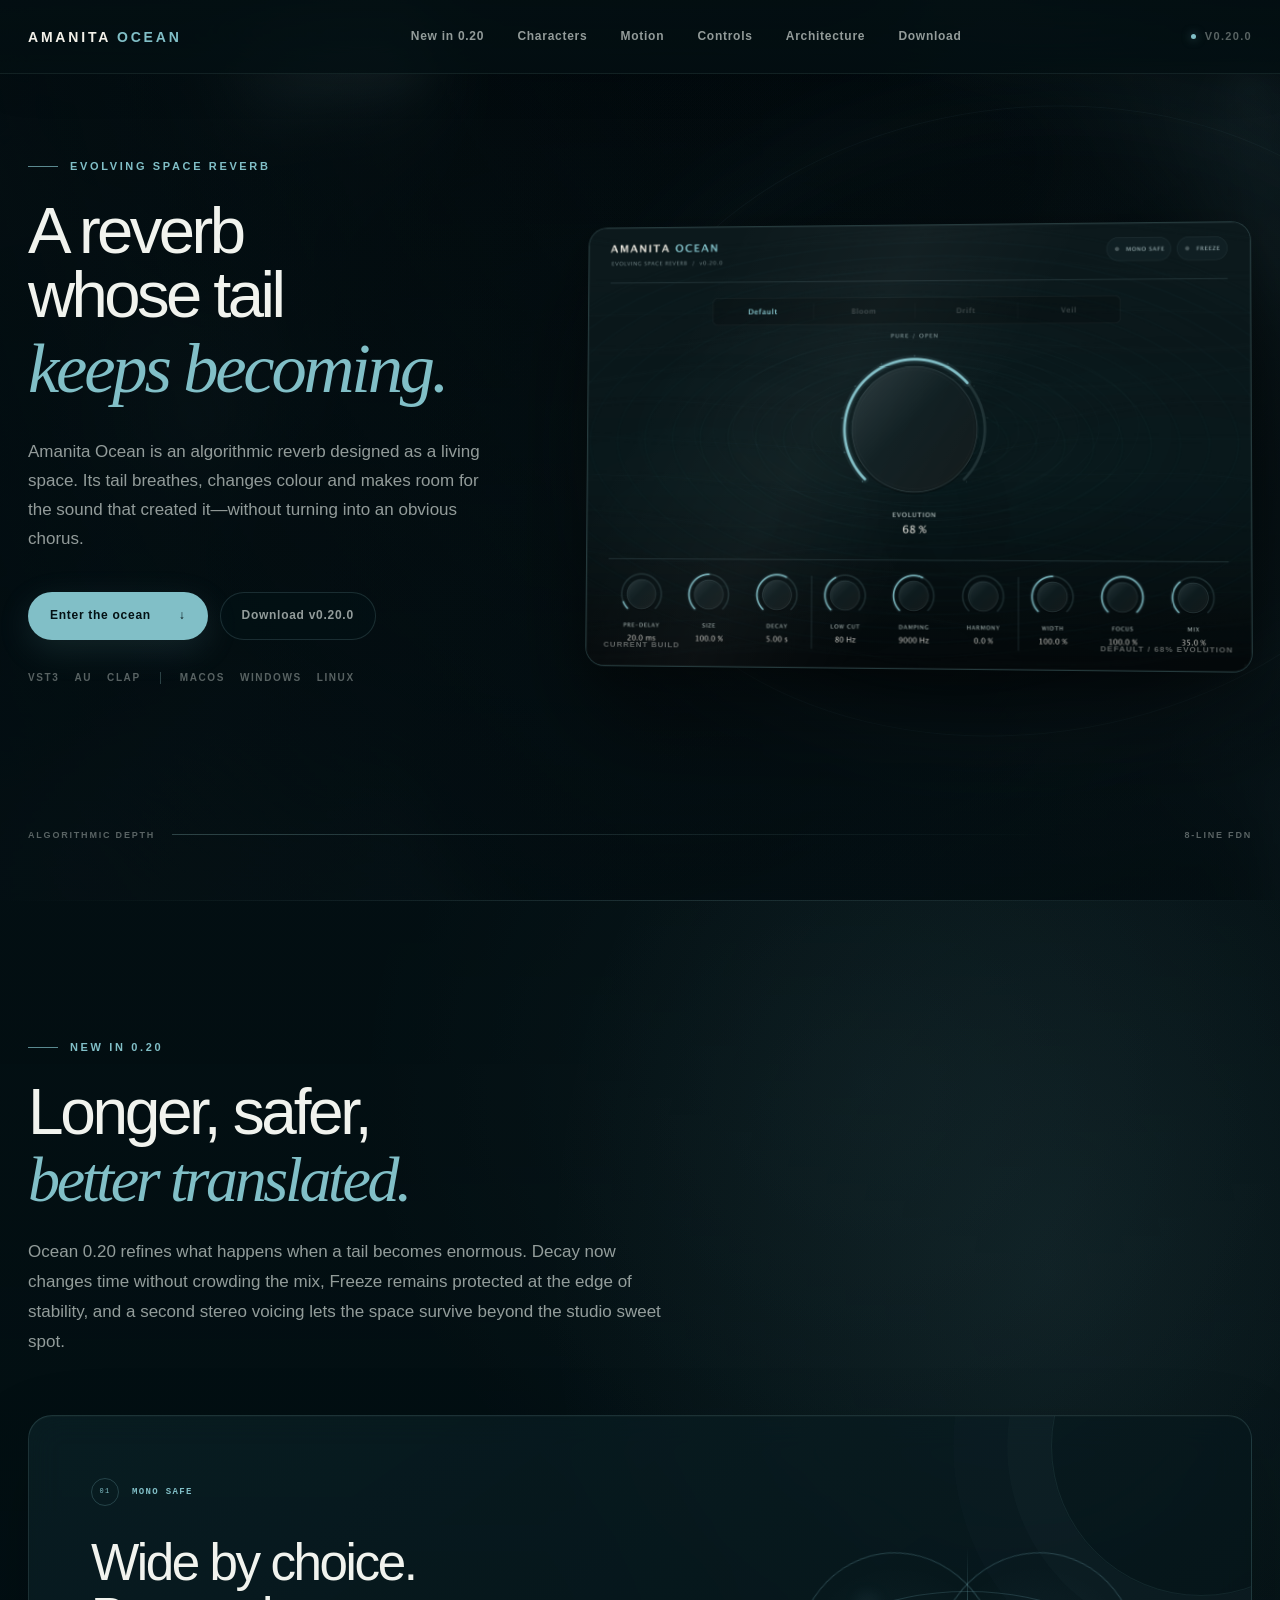
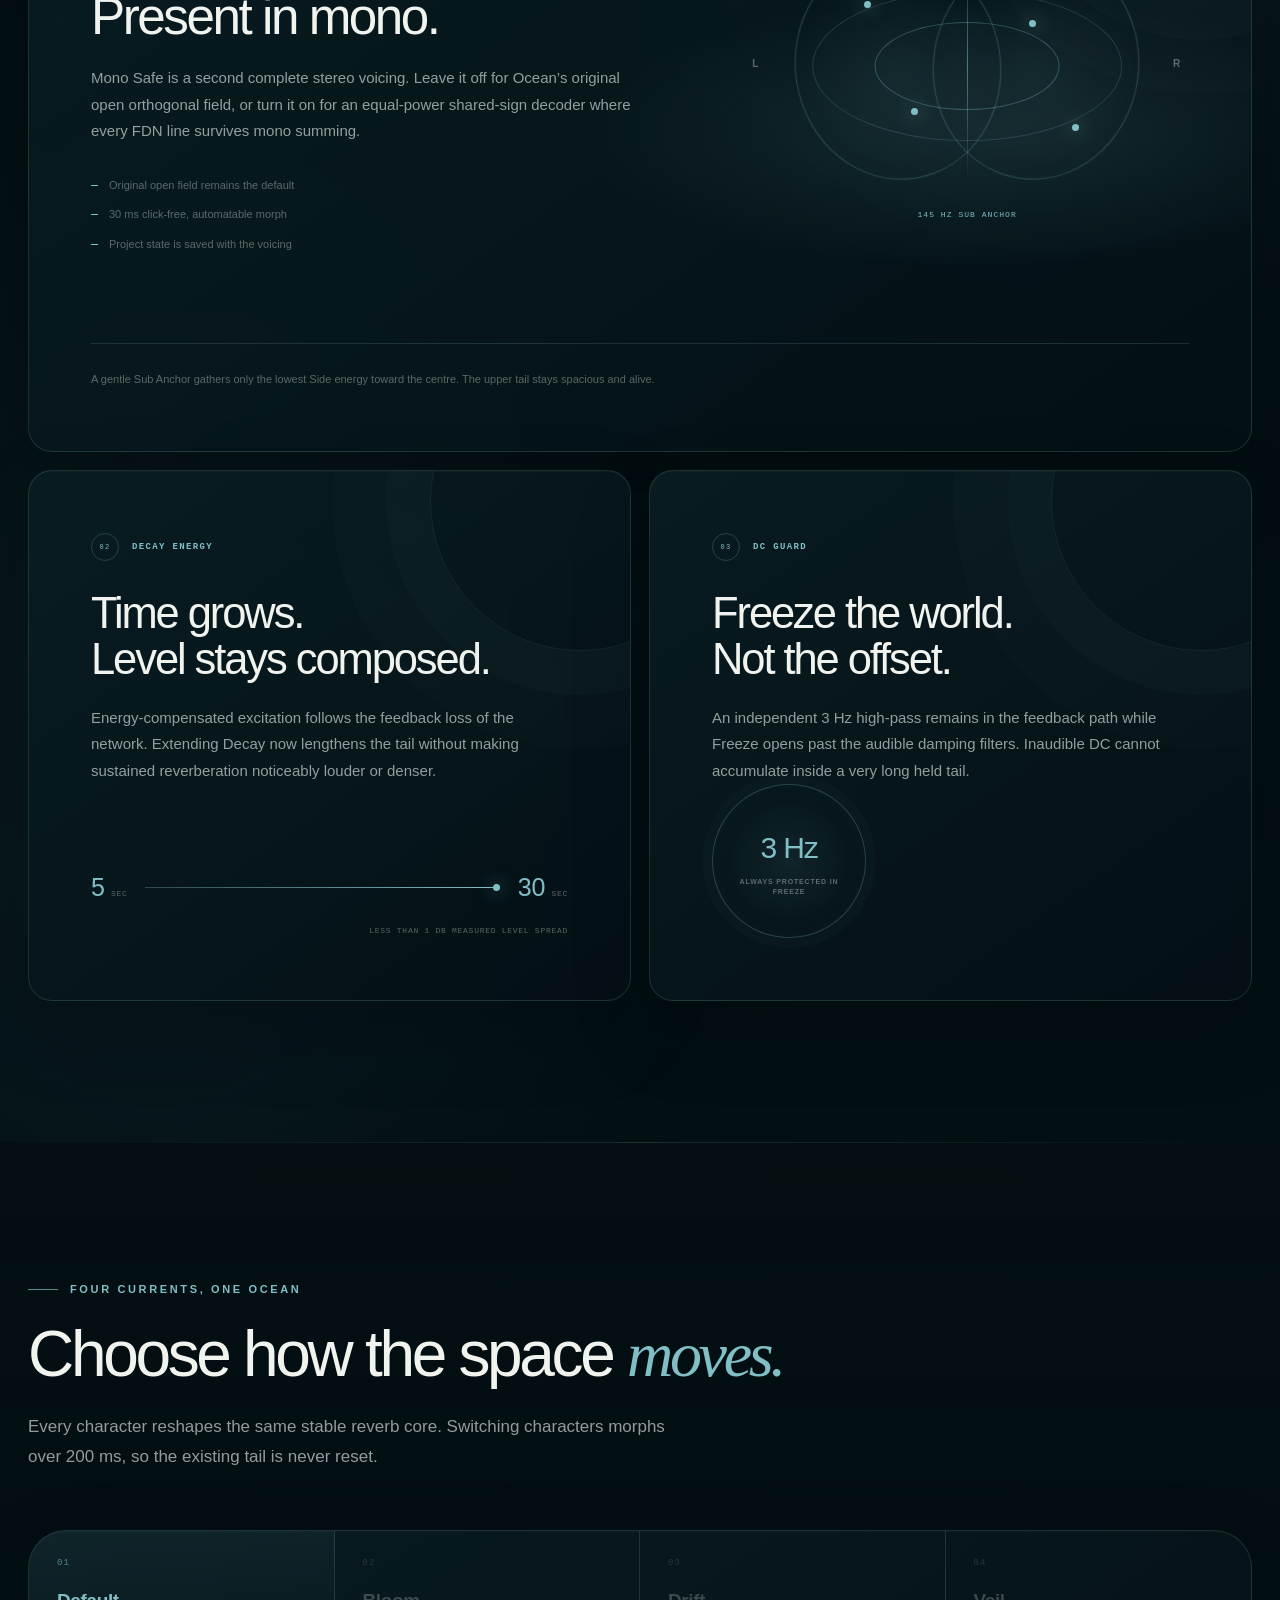
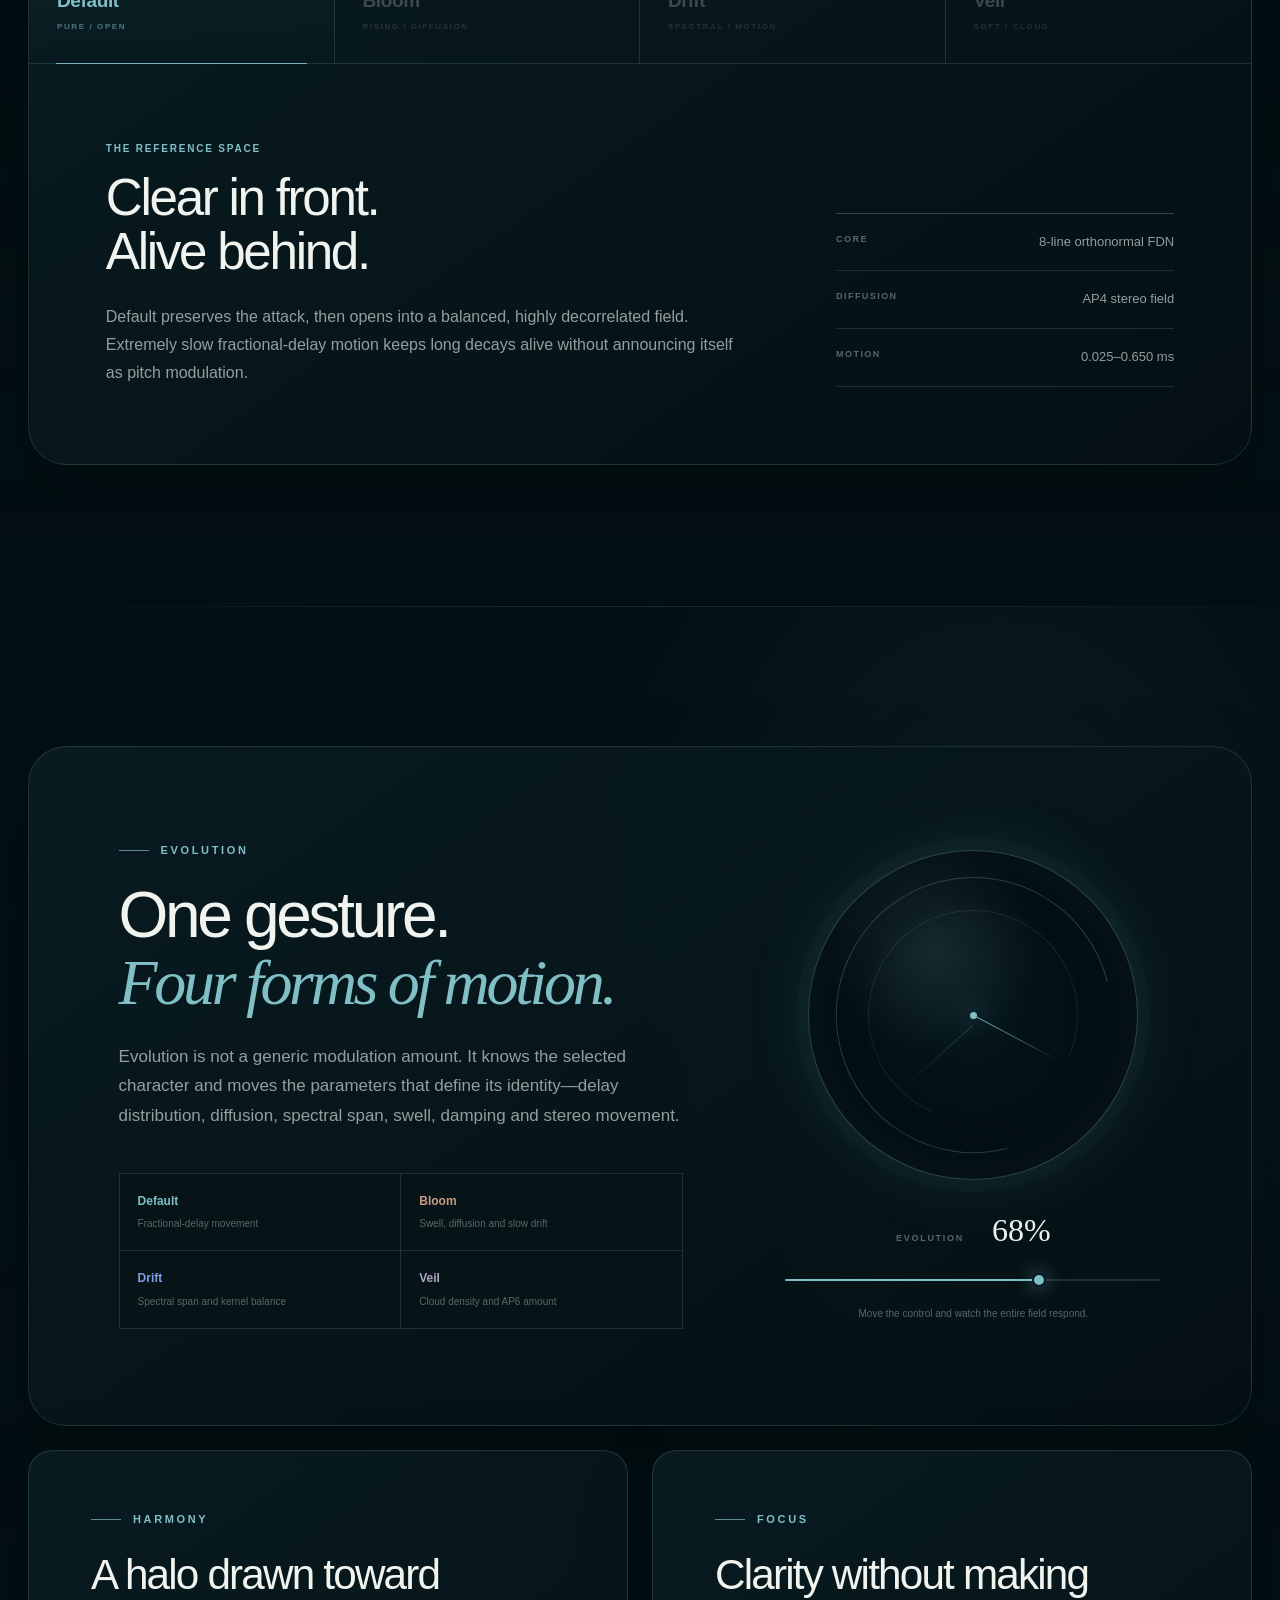
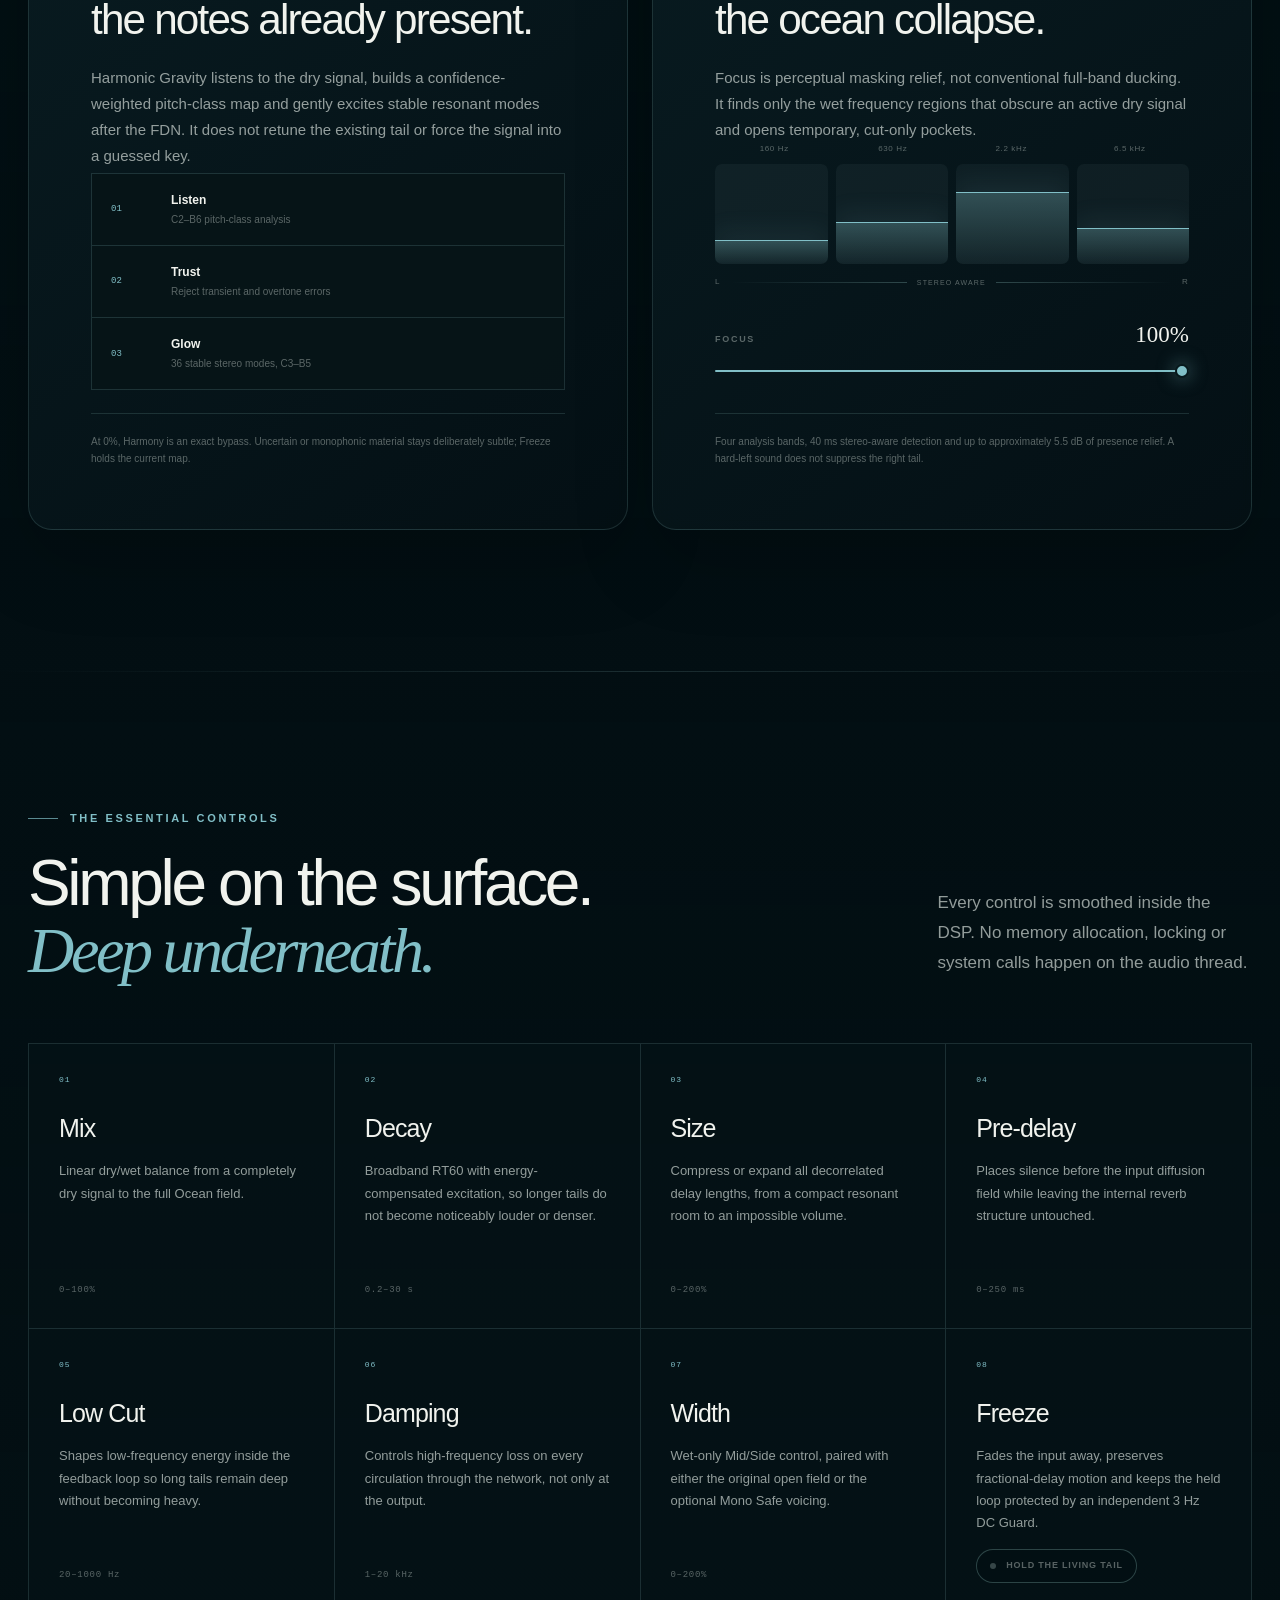
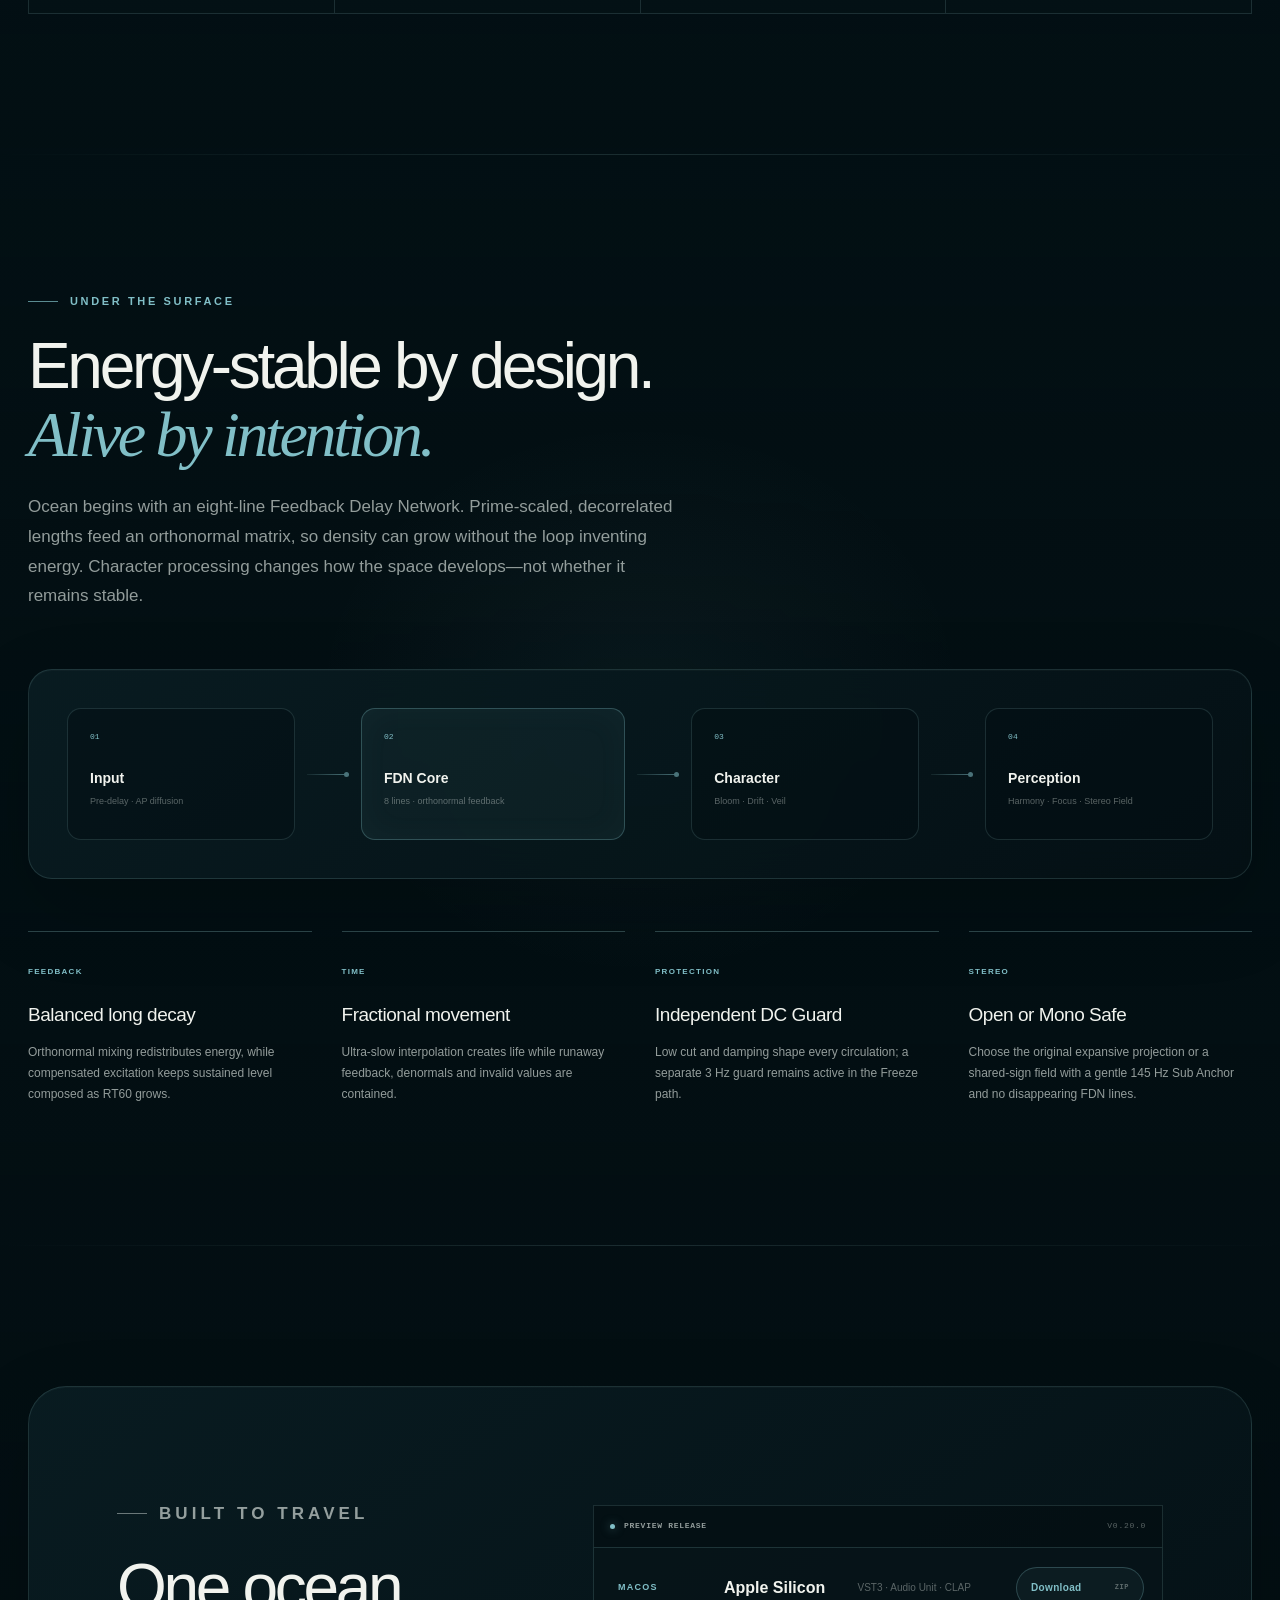
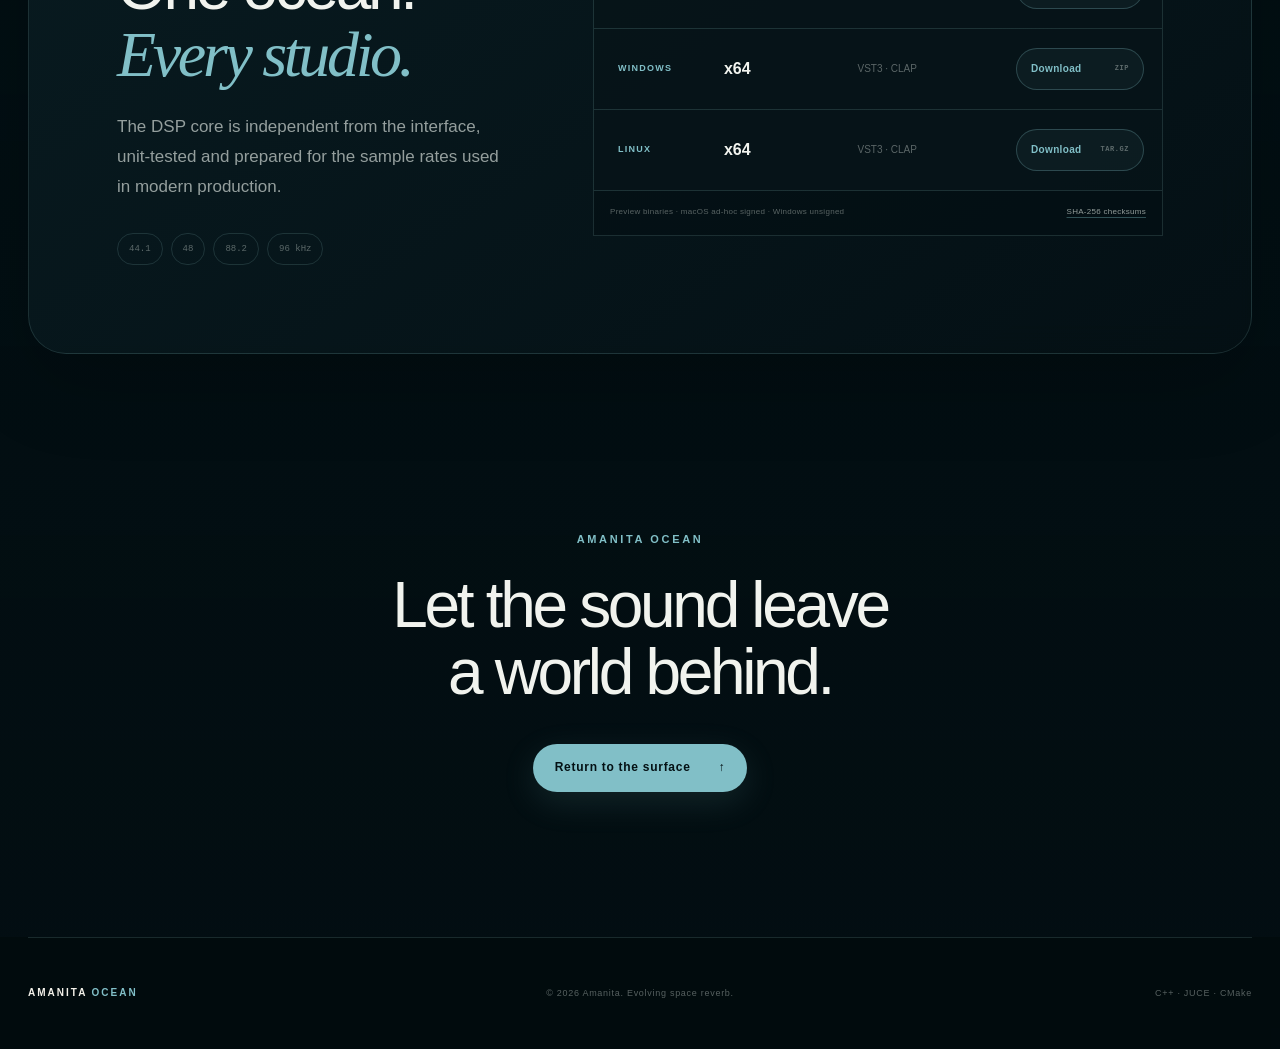
==== commit 2ada9386: "feat: publish v0.20.0 release" ====
--- a/site/index.html
+++ b/site/index.html
@@ -7,13 +7,13 @@
   <meta name="color-scheme" content="dark">
 
   <title>Amanita Ocean — Evolving Space Reverb</title>
-  <meta name="description" content="Amanita Ocean is an algorithmic reverb with four living characters, harmonic gravity, stereo-aware focus and an evolving eight-line FDN tail.">
+  <meta name="description" content="Amanita Ocean is an algorithmic reverb with four living characters, harmonic gravity, stereo-aware focus, balanced long decays and an optional mono-safe stereo field.">
   <meta name="keywords" content="algorithmic reverb, VST3 reverb, AU reverb, CLAP plugin, ambient reverb, psytrance reverb, music production">
   <link rel="canonical" href="https://ocean.amanita.music/">
 
   <meta property="og:type" content="website">
   <meta property="og:title" content="Amanita Ocean — Evolving Space Reverb">
-  <meta property="og:description" content="A reverb whose tail keeps becoming. Four living characters, Harmonic Gravity and stereo-aware Focus.">
+  <meta property="og:description" content="A reverb whose tail keeps becoming. Four living characters, Harmonic Gravity, stereo-aware Focus and a new Mono Safe field.">
   <meta property="og:url" content="https://ocean.amanita.music/">
   <meta property="og:image" content="https://ocean.amanita.music/assets/amanita-ocean-social.png">
   <meta property="og:image:width" content="1729">
@@ -37,7 +37,7 @@
     "image": "https://ocean.amanita.music/assets/amanita-ocean-social.png",
     "applicationCategory": "MultimediaApplication",
     "applicationSubCategory": "Audio effect plug-in",
-    "softwareVersion": "0.19.0",
+    "softwareVersion": "0.20.0",
     "operatingSystem": "macOS, Windows, Linux",
     "description": "An algorithmic reverb with four evolving characters, harmonic gravity and stereo-aware masking relief.",
     "featureList": [
@@ -45,6 +45,9 @@
       "Evolution character macro",
       "Harmonic Gravity",
       "Stereo-aware Focus",
+      "Decay energy compensation",
+      "Mono Safe stereo field with a 145 Hz Sub Anchor",
+      "Independent 3 Hz DC Guard during Freeze",
       "Freeze",
       "VST3, Audio Unit and CLAP formats"
     ]
@@ -66,16 +69,17 @@
       </a>
 
       <nav class="site-nav" aria-label="Primary navigation">
+        <a href="#new-in-020">New in 0.20</a>
         <a href="#characters">Characters</a>
         <a href="#macros">Motion</a>
         <a href="#controls">Controls</a>
-        <a href="#architecture">Under the surface</a>
+        <a href="#architecture">Architecture</a>
         <a href="#downloads">Download</a>
       </nav>
 
-      <a class="header-version" href="#downloads" aria-label="Download Amanita Ocean 0.19.0">
+      <a class="header-version" href="#downloads" aria-label="Download Amanita Ocean 0.20.0">
         <span class="status-dot" aria-hidden="true"></span>
-        v0.19.0
+        v0.20.0
       </a>
     </div>
   </header>
@@ -98,7 +102,7 @@
               Enter the ocean
               <span aria-hidden="true">↓</span>
             </a>
-            <a class="button button--quiet" href="#downloads">Download v0.19.0</a>
+            <a class="button button--quiet" href="#downloads">Download v0.20.0</a>
           </div>
 
           <p class="format-line">
@@ -112,10 +116,10 @@
           <div class="product-halo" aria-hidden="true"></div>
           <figure class="plugin-frame">
             <img
-              src="assets/amanita-ocean-plugin.png?v=default-0190-alpha20"
+              src="assets/amanita-ocean-plugin.png?v=default-0200-mono-safe"
               alt="Amanita Ocean plug-in interface showing the Default character"
               width="2880"
-              height="1800"
+              height="1920"
               fetchpriority="high"
             >
             <figcaption>
@@ -130,6 +134,98 @@
         <span>Algorithmic depth</span>
         <span class="hero__line"></span>
         <span>8-line FDN</span>
+      </div>
+    </section>
+
+    <section class="section release-highlights" id="new-in-020">
+      <div class="page-width">
+        <div class="section-heading release-highlights__heading" data-reveal>
+          <p class="eyebrow">New in 0.20</p>
+          <h2>Longer, safer,<br><em>better translated.</em></h2>
+          <p>
+            Ocean 0.20 refines what happens when a tail becomes enormous.
+            Decay now changes time without crowding the mix, Freeze remains
+            protected at the edge of stability, and a second stereo voicing
+            lets the space survive beyond the studio sweet spot.
+          </p>
+        </div>
+
+        <div class="release-grid">
+          <article class="release-card release-card--stereo surface" data-reveal>
+            <div class="release-card__copy">
+              <div class="release-card__meta">
+                <span>01</span>
+                <b>Mono Safe</b>
+              </div>
+              <h3>Wide by choice.<br>Present in mono.</h3>
+              <p>
+                Mono Safe is a second complete stereo voicing. Leave it off for
+                Ocean’s original open orthogonal field, or turn it on for an
+                equal-power shared-sign decoder where every FDN line survives
+                mono summing.
+              </p>
+              <ul class="release-points">
+                <li>Original open field remains the default</li>
+                <li>30&nbsp;ms click-free, automatable morph</li>
+                <li>Project state is saved with the voicing</li>
+              </ul>
+            </div>
+
+            <div class="stereo-translation" aria-hidden="true">
+              <span class="stereo-translation__ring stereo-translation__ring--outer"></span>
+              <span class="stereo-translation__ring stereo-translation__ring--inner"></span>
+              <span class="stereo-translation__axis"></span>
+              <i class="stereo-translation__point stereo-translation__point--one"></i>
+              <i class="stereo-translation__point stereo-translation__point--two"></i>
+              <i class="stereo-translation__point stereo-translation__point--three"></i>
+              <i class="stereo-translation__point stereo-translation__point--four"></i>
+              <b class="stereo-translation__left">L</b>
+              <b class="stereo-translation__right">R</b>
+              <small>145 Hz Sub Anchor</small>
+            </div>
+
+            <p class="release-card__precision">
+              A gentle Sub Anchor gathers only the lowest Side energy toward
+              the centre. The upper tail stays spacious and alive.
+            </p>
+          </article>
+
+          <article class="release-card release-card--decay surface" data-reveal>
+            <div class="release-card__meta">
+              <span>02</span>
+              <b>Decay energy</b>
+            </div>
+            <h3>Time grows.<br>Level stays composed.</h3>
+            <p>
+              Energy-compensated excitation follows the feedback loss of the
+              network. Extending Decay now lengthens the tail without making
+              sustained reverberation noticeably louder or denser.
+            </p>
+            <div class="decay-readout" aria-hidden="true">
+              <div><strong>5</strong><span>sec</span></div>
+              <i></i>
+              <div><strong>30</strong><span>sec</span></div>
+              <small>less than 1 dB measured level spread</small>
+            </div>
+          </article>
+
+          <article class="release-card release-card--guard surface" data-reveal>
+            <div class="release-card__meta">
+              <span>03</span>
+              <b>DC Guard</b>
+            </div>
+            <h3>Freeze the world.<br>Not the offset.</h3>
+            <p>
+              An independent 3&nbsp;Hz high-pass remains in the feedback path
+              while Freeze opens past the audible damping filters. Inaudible DC
+              cannot accumulate inside a very long held tail.
+            </p>
+            <div class="guard-seal" aria-hidden="true">
+              <span>3 Hz</span>
+              <small>always protected in Freeze</small>
+            </div>
+          </article>
+        </div>
       </div>
     </section>
 
@@ -177,9 +273,9 @@
               class="mode-tab"
               type="button"
               role="tab"
-              id="mode-tab-drift"
+              id="character-tab-drift"
               aria-selected="false"
-              aria-controls="mode-panel-drift"
+              aria-controls="character-panel-drift"
               tabindex="-1"
               data-character="2"
             >
@@ -273,9 +369,9 @@
 
             <article
               class="mode-panel"
-              id="mode-panel-drift"
+              id="character-panel-drift"
               role="tabpanel"
-              aria-labelledby="mode-tab-drift"
+              aria-labelledby="character-tab-drift"
               data-character-panel="2"
               hidden
             >
@@ -499,7 +595,7 @@
           <article class="control-card" data-reveal>
             <span class="control-card__index">02</span>
             <h3>Decay</h3>
-            <p>Broadband RT60, calibrated across the useful Size range rather than a raw feedback gain.</p>
+            <p>Broadband RT60 with energy-compensated excitation, so longer tails do not become noticeably louder or denser.</p>
             <b>0.2–30 s</b>
           </article>
           <article class="control-card" data-reveal>
@@ -529,13 +625,13 @@
           <article class="control-card" data-reveal>
             <span class="control-card__index">07</span>
             <h3>Width</h3>
-            <p>Wet-only Mid/Side control: mono-compatible at the centre, expansive beyond natural stereo.</p>
+            <p>Wet-only Mid/Side control, paired with either the original open field or the optional Mono Safe voicing.</p>
             <b>0–200%</b>
           </article>
           <article class="control-card control-card--freeze" data-reveal>
             <span class="control-card__index">08</span>
             <h3>Freeze</h3>
-            <p>Fades the input away, preserves fractional-delay motion and holds the current harmonic map.</p>
+            <p>Fades the input away, preserves fractional-delay motion and keeps the held loop protected by an independent 3 Hz DC Guard.</p>
             <button class="freeze-demo" type="button" aria-pressed="false" data-ocean-freeze>
               <span aria-hidden="true"></span>
               Hold the living tail
@@ -580,15 +676,15 @@
           <div class="signal-node">
             <span>04</span>
             <b>Perception</b>
-            <small>Harmony · Focus · Width</small>
+            <small>Harmony · Focus · Stereo Field</small>
           </div>
         </div>
 
         <div class="technical-grid">
           <article data-reveal>
             <span>Feedback</span>
-            <h3>Orthonormal mixing</h3>
-            <p>Energy is redistributed across all eight delay lines without a privileged path.</p>
+            <h3>Balanced long decay</h3>
+            <p>Orthonormal mixing redistributes energy, while compensated excitation keeps sustained level composed as RT60 grows.</p>
           </article>
           <article data-reveal>
             <span>Time</span>
@@ -596,14 +692,14 @@
             <p>Ultra-slow interpolation creates life while runaway feedback, denormals and invalid values are contained.</p>
           </article>
           <article data-reveal>
-            <span>Tone</span>
-            <h3>Loop-domain damping</h3>
-            <p>Low cut and high damping act during every circulation, creating frequency-dependent decay.</p>
+            <span>Protection</span>
+            <h3>Independent DC Guard</h3>
+            <p>Low cut and damping shape every circulation; a separate 3 Hz guard remains active in the Freeze path.</p>
           </article>
           <article data-reveal>
             <span>Stereo</span>
-            <h3>Independent, coherent</h3>
-            <p>Decorrelated excitation and mode-aware motion expand the image without treating both channels as one envelope.</p>
+            <h3>Open or Mono Safe</h3>
+            <p>Choose the original expansive projection or a shared-sign field with a gentle 145 Hz Sub Anchor and no disappearing FDN lines.</p>
           </article>
         </div>
       </div>
@@ -630,7 +726,7 @@
                 <span class="status-dot" aria-hidden="true"></span>
                 <strong>Preview release</strong>
               </div>
-              <span>v0.19.0</span>
+              <span>v0.20.0</span>
             </div>
 
             <div class="platform-list">
@@ -640,9 +736,9 @@
                 <p>VST3 · Audio Unit · CLAP</p>
                 <a
                   class="download-button"
-                  href="downloads/0.19.0/Amanita-Ocean-0.19.0-macOS-arm64.zip"
+                  href="downloads/0.20.0/Amanita-Ocean-0.20.0-macOS-arm64.zip"
                   download
-                  aria-label="Download Amanita Ocean 0.19.0 for macOS Apple Silicon"
+                  aria-label="Download Amanita Ocean 0.20.0 for macOS Apple Silicon"
                 >
                   <span>Download</span>
                   <small>ZIP</small>
@@ -654,9 +750,9 @@
                 <p>VST3 · CLAP</p>
                 <a
                   class="download-button"
-                  href="downloads/0.19.0/Amanita-Ocean-0.19.0-Windows-x64.zip"
+                  href="downloads/0.20.0/Amanita-Ocean-0.20.0-Windows-x64.zip"
                   download
-                  aria-label="Download Amanita Ocean 0.19.0 for Windows x64"
+                  aria-label="Download Amanita Ocean 0.20.0 for Windows x64"
                 >
                   <span>Download</span>
                   <small>ZIP</small>
@@ -668,9 +764,9 @@
                 <p>VST3 · CLAP</p>
                 <a
                   class="download-button"
-                  href="downloads/0.19.0/Amanita-Ocean-0.19.0-Linux-x64.tar.gz"
+                  href="downloads/0.20.0/Amanita-Ocean-0.20.0-Linux-x64.tar.gz"
                   download
-                  aria-label="Download Amanita Ocean 0.19.0 for Linux x64"
+                  aria-label="Download Amanita Ocean 0.20.0 for Linux x64"
                 >
                   <span>Download</span>
                   <small>TAR.GZ</small>
@@ -680,7 +776,7 @@
 
             <div class="release-foot">
               <p>Preview binaries · macOS ad-hoc signed · Windows unsigned</p>
-              <a href="downloads/0.19.0/SHA256SUMS.txt">SHA-256 checksums</a>
+              <a href="downloads/0.20.0/SHA256SUMS.txt">SHA-256 checksums</a>
             </div>
           </div>
         </div>
--- a/site/styles.css
+++ b/site/styles.css
@@ -596,6 +596,385 @@
   -webkit-backdrop-filter: blur(16px) saturate(112%);
 }
 
+.release-highlights {
+  overflow: hidden;
+  background:
+    radial-gradient(ellipse at 82% 20%, rgba(var(--accent-rgb), 0.09), transparent 34%),
+    radial-gradient(ellipse at 12% 82%, rgba(56, 109, 117, 0.1), transparent 34%),
+    linear-gradient(180deg, rgba(3, 14, 17, 0.54), rgba(3, 14, 17, 0.12));
+}
+
+.release-highlights__heading {
+  max-width: 860px;
+}
+
+.release-grid {
+  display: grid;
+  grid-template-columns: repeat(2, minmax(0, 1fr));
+  gap: 18px;
+}
+
+.release-card {
+  position: relative;
+  min-width: 0;
+  min-height: 460px;
+  padding: clamp(36px, 5vw, 62px);
+  border-radius: var(--radius-md);
+  overflow: hidden;
+}
+
+.release-card::before {
+  position: absolute;
+  top: -120px;
+  right: -100px;
+  width: 300px;
+  height: 300px;
+  border: 1px solid rgba(var(--accent-rgb), 0.1);
+  border-radius: 50%;
+  box-shadow:
+    0 0 0 44px rgba(var(--accent-rgb), 0.018),
+    0 0 0 98px rgba(var(--accent-rgb), 0.012);
+  content: "";
+  pointer-events: none;
+}
+
+.release-card--stereo {
+  display: grid;
+  grid-column: 1 / -1;
+  grid-template-columns: minmax(0, 1.12fr) minmax(340px, 0.88fr);
+  gap: clamp(38px, 7vw, 96px);
+  align-items: center;
+  min-height: 560px;
+  background:
+    radial-gradient(ellipse at 78% 50%, rgba(var(--accent-rgb), 0.12), transparent 30%),
+    linear-gradient(145deg, rgba(11, 34, 39, 0.72), rgba(4, 16, 20, 0.79));
+}
+
+.release-card__copy {
+  min-width: 0;
+}
+
+.release-card__meta {
+  display: flex;
+  gap: 13px;
+  align-items: center;
+  color: var(--accent);
+  font-family: ui-monospace, SFMono-Regular, Menlo, monospace;
+  font-size: 9px;
+  letter-spacing: 0.15em;
+  text-transform: uppercase;
+  transition: color 0.65s var(--ease-out);
+}
+
+.release-card__meta span {
+  display: grid;
+  place-items: center;
+  width: 28px;
+  height: 28px;
+  border: 1px solid rgba(var(--accent-rgb), 0.24);
+  border-radius: 50%;
+  font-size: 7px;
+  transition: border-color 0.65s var(--ease-out);
+}
+
+.release-card__meta b {
+  font-weight: 750;
+}
+
+.release-card h3 {
+  margin-top: 30px;
+  font-size: clamp(34px, 4vw, 56px);
+  font-weight: 420;
+  letter-spacing: -0.048em;
+  line-height: 1.05;
+}
+
+.release-card > p,
+.release-card__copy > p {
+  max-width: 650px;
+  margin-top: 22px;
+  color: var(--ink-muted);
+  font-size: 15px;
+  line-height: 1.76;
+}
+
+.release-points {
+  display: grid;
+  gap: 12px;
+  margin: 32px 0 0;
+  padding: 0;
+  color: var(--ink-faint);
+  font-size: 11px;
+  list-style: none;
+}
+
+.release-points li {
+  position: relative;
+  padding-left: 18px;
+}
+
+.release-points li::before {
+  position: absolute;
+  top: 0.72em;
+  left: 0;
+  width: 7px;
+  height: 1px;
+  background: var(--accent);
+  content: "";
+  transition: background 0.65s var(--ease-out);
+}
+
+.release-card--stereo .release-card__precision {
+  grid-column: 1 / -1;
+  max-width: none;
+  margin-top: 0;
+  padding-top: 26px;
+  border-top: 1px solid var(--line);
+  color: var(--ink-faint);
+  font-size: 11px;
+}
+
+.stereo-translation {
+  position: relative;
+  width: min(100%, 430px);
+  aspect-ratio: 1.32;
+  margin-inline: auto;
+}
+
+.stereo-translation::before,
+.stereo-translation::after {
+  position: absolute;
+  top: 15%;
+  bottom: 15%;
+  width: 48%;
+  border: 1px solid rgba(var(--accent-rgb), 0.26);
+  border-radius: 50%;
+  background: radial-gradient(circle, rgba(var(--accent-rgb), 0.055), transparent 66%);
+  content: "";
+  filter: drop-shadow(0 0 25px rgba(var(--accent-rgb), 0.08));
+  transition:
+    border-color 0.65s var(--ease-out),
+    background 0.65s var(--ease-out);
+}
+
+.stereo-translation::before {
+  left: 10%;
+  transform: rotate(-9deg);
+}
+
+.stereo-translation::after {
+  right: 10%;
+  transform: rotate(9deg);
+}
+
+.stereo-translation__ring {
+  position: absolute;
+  z-index: 1;
+  top: 50%;
+  left: 50%;
+  border: 1px solid rgba(var(--accent-rgb), 0.19);
+  border-radius: 50%;
+  transform: translate(-50%, -50%);
+  transition: border-color 0.65s var(--ease-out);
+}
+
+.stereo-translation__ring--outer {
+  width: 72%;
+  height: 46%;
+}
+
+.stereo-translation__ring--inner {
+  width: 43%;
+  height: 27%;
+  border-color: rgba(var(--accent-rgb), 0.33);
+}
+
+.stereo-translation__axis {
+  position: absolute;
+  z-index: 2;
+  top: 14%;
+  bottom: 14%;
+  left: 50%;
+  width: 1px;
+  background: linear-gradient(180deg, transparent, var(--accent), transparent);
+  opacity: 0.55;
+  transition: background 0.65s var(--ease-out);
+}
+
+.stereo-translation__point {
+  position: absolute;
+  z-index: 3;
+  width: 7px;
+  height: 7px;
+  border-radius: 50%;
+  background: var(--accent);
+  box-shadow: 0 0 18px rgba(var(--accent-rgb), 0.8);
+  transition:
+    background 0.65s var(--ease-out),
+    box-shadow 0.65s var(--ease-out);
+}
+
+.stereo-translation__point--one {
+  top: 30%;
+  left: 26%;
+}
+
+.stereo-translation__point--two {
+  top: 63%;
+  left: 37%;
+}
+
+.stereo-translation__point--three {
+  top: 36%;
+  right: 34%;
+}
+
+.stereo-translation__point--four {
+  top: 68%;
+  right: 24%;
+}
+
+.stereo-translation__left,
+.stereo-translation__right {
+  position: absolute;
+  z-index: 2;
+  top: 47%;
+  color: var(--ink-faint);
+  font-size: 10px;
+  font-weight: 700;
+  letter-spacing: 0.18em;
+}
+
+.stereo-translation__left {
+  left: 0;
+}
+
+.stereo-translation__right {
+  right: 0;
+}
+
+.stereo-translation small {
+  position: absolute;
+  z-index: 3;
+  bottom: 2%;
+  left: 50%;
+  color: var(--accent);
+  font-family: ui-monospace, SFMono-Regular, Menlo, monospace;
+  font-size: 8px;
+  letter-spacing: 0.13em;
+  text-transform: uppercase;
+  transform: translateX(-50%);
+  white-space: nowrap;
+  transition: color 0.65s var(--ease-out);
+}
+
+.release-card--decay,
+.release-card--guard {
+  display: flex;
+  flex-direction: column;
+}
+
+.release-card--decay h3,
+.release-card--guard h3 {
+  font-size: clamp(32px, 3.4vw, 47px);
+}
+
+.decay-readout {
+  display: grid;
+  grid-template-columns: auto 1fr auto;
+  gap: 18px;
+  align-items: center;
+  margin-top: auto;
+  padding-top: 44px;
+}
+
+.decay-readout > div {
+  display: flex;
+  gap: 6px;
+  align-items: baseline;
+}
+
+.decay-readout strong {
+  color: var(--accent);
+  font-size: 25px;
+  font-weight: 480;
+  transition: color 0.65s var(--ease-out);
+}
+
+.decay-readout span,
+.decay-readout small {
+  color: var(--ink-faint);
+  font-family: ui-monospace, SFMono-Regular, Menlo, monospace;
+  font-size: 8px;
+  letter-spacing: 0.09em;
+  text-transform: uppercase;
+}
+
+.decay-readout i {
+  position: relative;
+  height: 1px;
+  background: linear-gradient(90deg, var(--line-strong), var(--accent));
+  transition: background 0.65s var(--ease-out);
+}
+
+.decay-readout i::after {
+  position: absolute;
+  top: -3px;
+  right: 0;
+  width: 7px;
+  height: 7px;
+  border-radius: 50%;
+  background: var(--accent);
+  box-shadow: 0 0 15px rgba(var(--accent-rgb), 0.65);
+  content: "";
+  transition:
+    background 0.65s var(--ease-out),
+    box-shadow 0.65s var(--ease-out);
+}
+
+.decay-readout small {
+  grid-column: 1 / -1;
+  text-align: right;
+}
+
+.guard-seal {
+  display: grid;
+  place-content: center;
+  width: 154px;
+  height: 154px;
+  margin-top: auto;
+  padding: 22px;
+  border: 1px solid rgba(var(--accent-rgb), 0.27);
+  border-radius: 50%;
+  background:
+    radial-gradient(circle, rgba(var(--accent-rgb), 0.09), transparent 68%);
+  box-shadow:
+    0 0 0 10px rgba(var(--accent-rgb), 0.02),
+    inset 0 0 28px rgba(var(--accent-rgb), 0.045);
+  text-align: center;
+  transition:
+    border-color 0.65s var(--ease-out),
+    background 0.65s var(--ease-out);
+}
+
+.guard-seal span {
+  color: var(--accent);
+  font-size: 30px;
+  font-weight: 430;
+  letter-spacing: -0.04em;
+  transition: color 0.65s var(--ease-out);
+}
+
+.guard-seal small {
+  margin-top: 5px;
+  color: var(--ink-faint);
+  font-size: 7px;
+  font-weight: 700;
+  letter-spacing: 0.12em;
+  line-height: 1.5;
+  text-transform: uppercase;
+}
+
 .characters {
   background: linear-gradient(180deg, rgba(3, 14, 17, 0.62), rgba(3, 14, 17, 0.16));
 }
@@ -1664,6 +2043,10 @@
 }
 
 @media (max-width: 1120px) {
+  .site-nav {
+    gap: 16px;
+  }
+
   .hero__inner {
     grid-template-columns: minmax(0, 0.9fr) minmax(460px, 1.1fr);
     gap: 36px;
@@ -1780,6 +2163,15 @@
     min-height: 620px;
   }
 
+  .release-card--stereo {
+    grid-template-columns: 1fr;
+    gap: 34px;
+  }
+
+  .stereo-translation {
+    width: min(76vw, 430px);
+  }
+
   .section-heading--split {
     grid-template-columns: 1fr;
     gap: 20px;
@@ -1877,6 +2269,7 @@
 
   .macro-feature,
   .macro-card,
+  .release-card,
   .formats__panel {
     padding: 34px 24px;
     border-radius: 22px;
@@ -1896,6 +2289,29 @@
 
   .macro-control__orb {
     min-width: 210px;
+  }
+
+  .release-grid {
+    grid-template-columns: 1fr;
+  }
+
+  .release-card,
+  .release-card--stereo {
+    grid-column: auto;
+    min-height: 0;
+  }
+
+  .release-card--stereo .release-card__precision {
+    padding-top: 22px;
+  }
+
+  .stereo-translation {
+    width: min(88vw, 390px);
+  }
+
+  .decay-readout,
+  .guard-seal {
+    margin-top: 38px;
   }
 
   .control-grid,
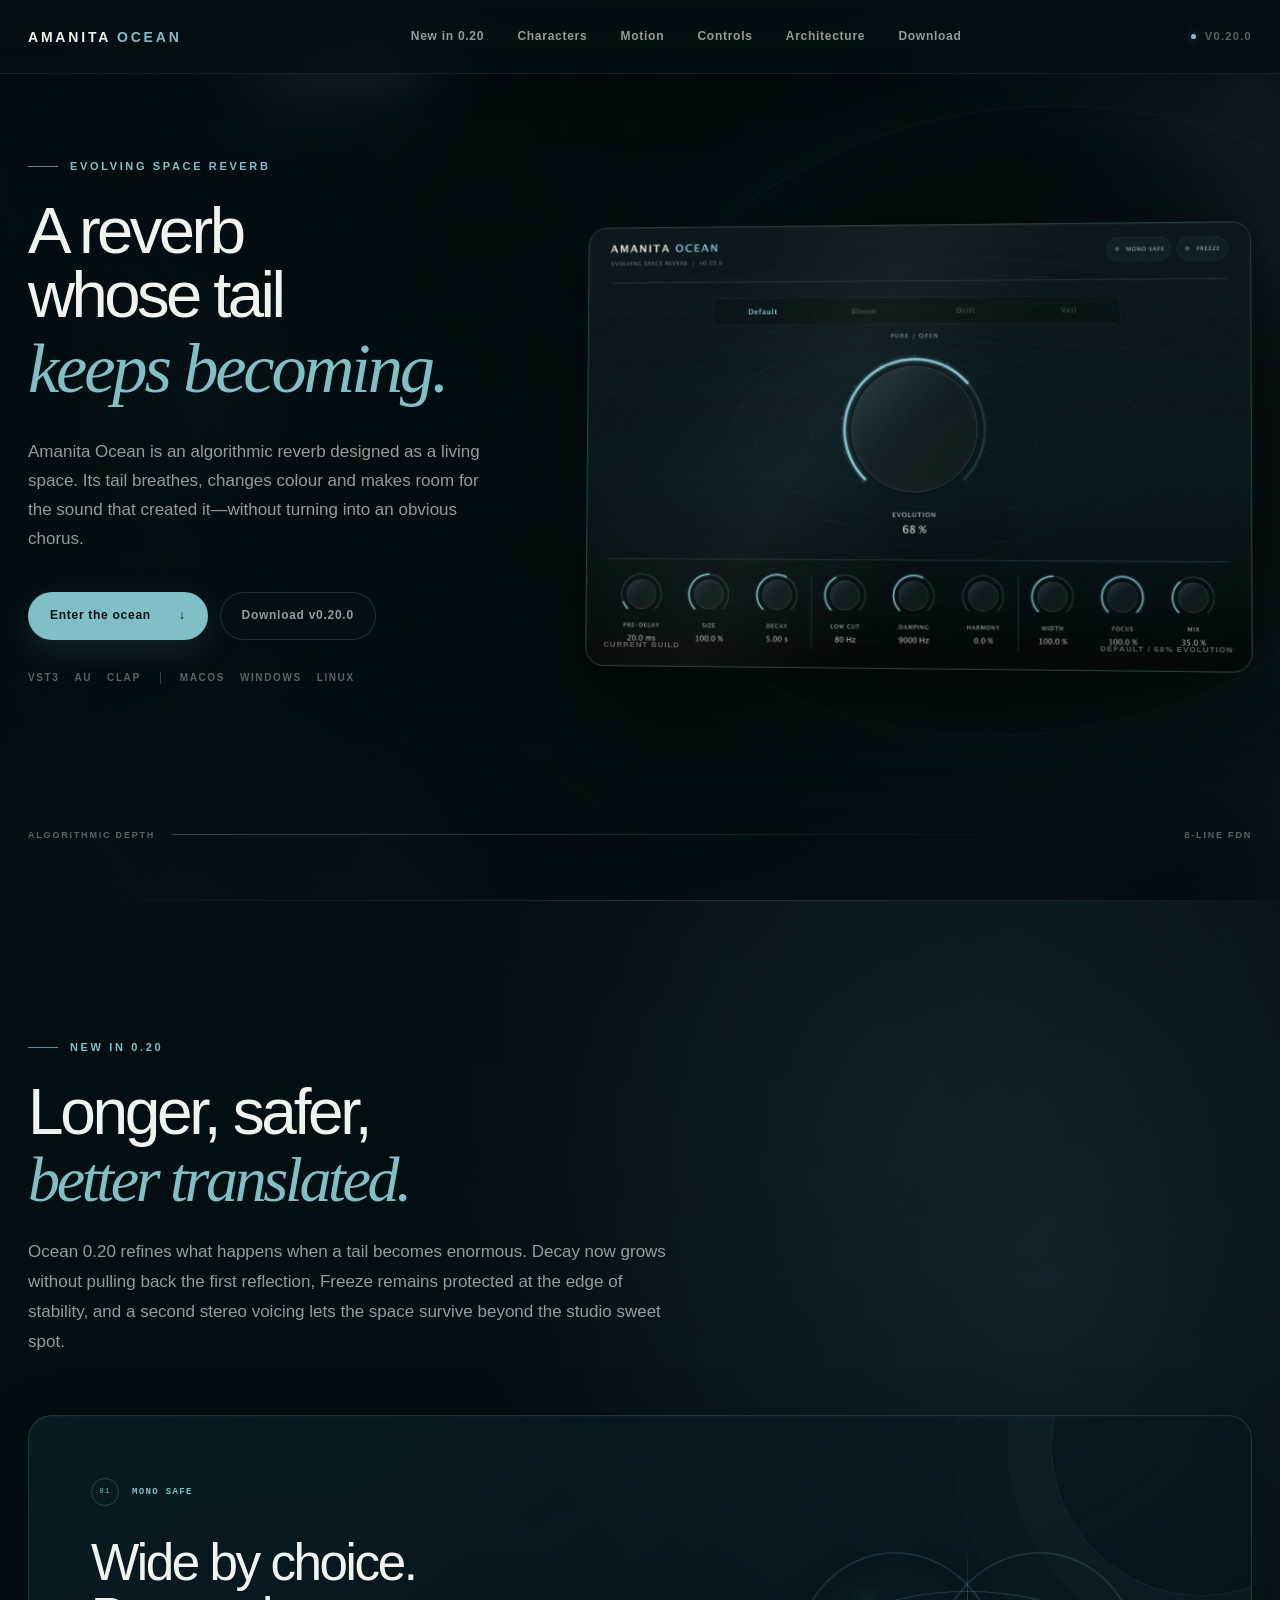
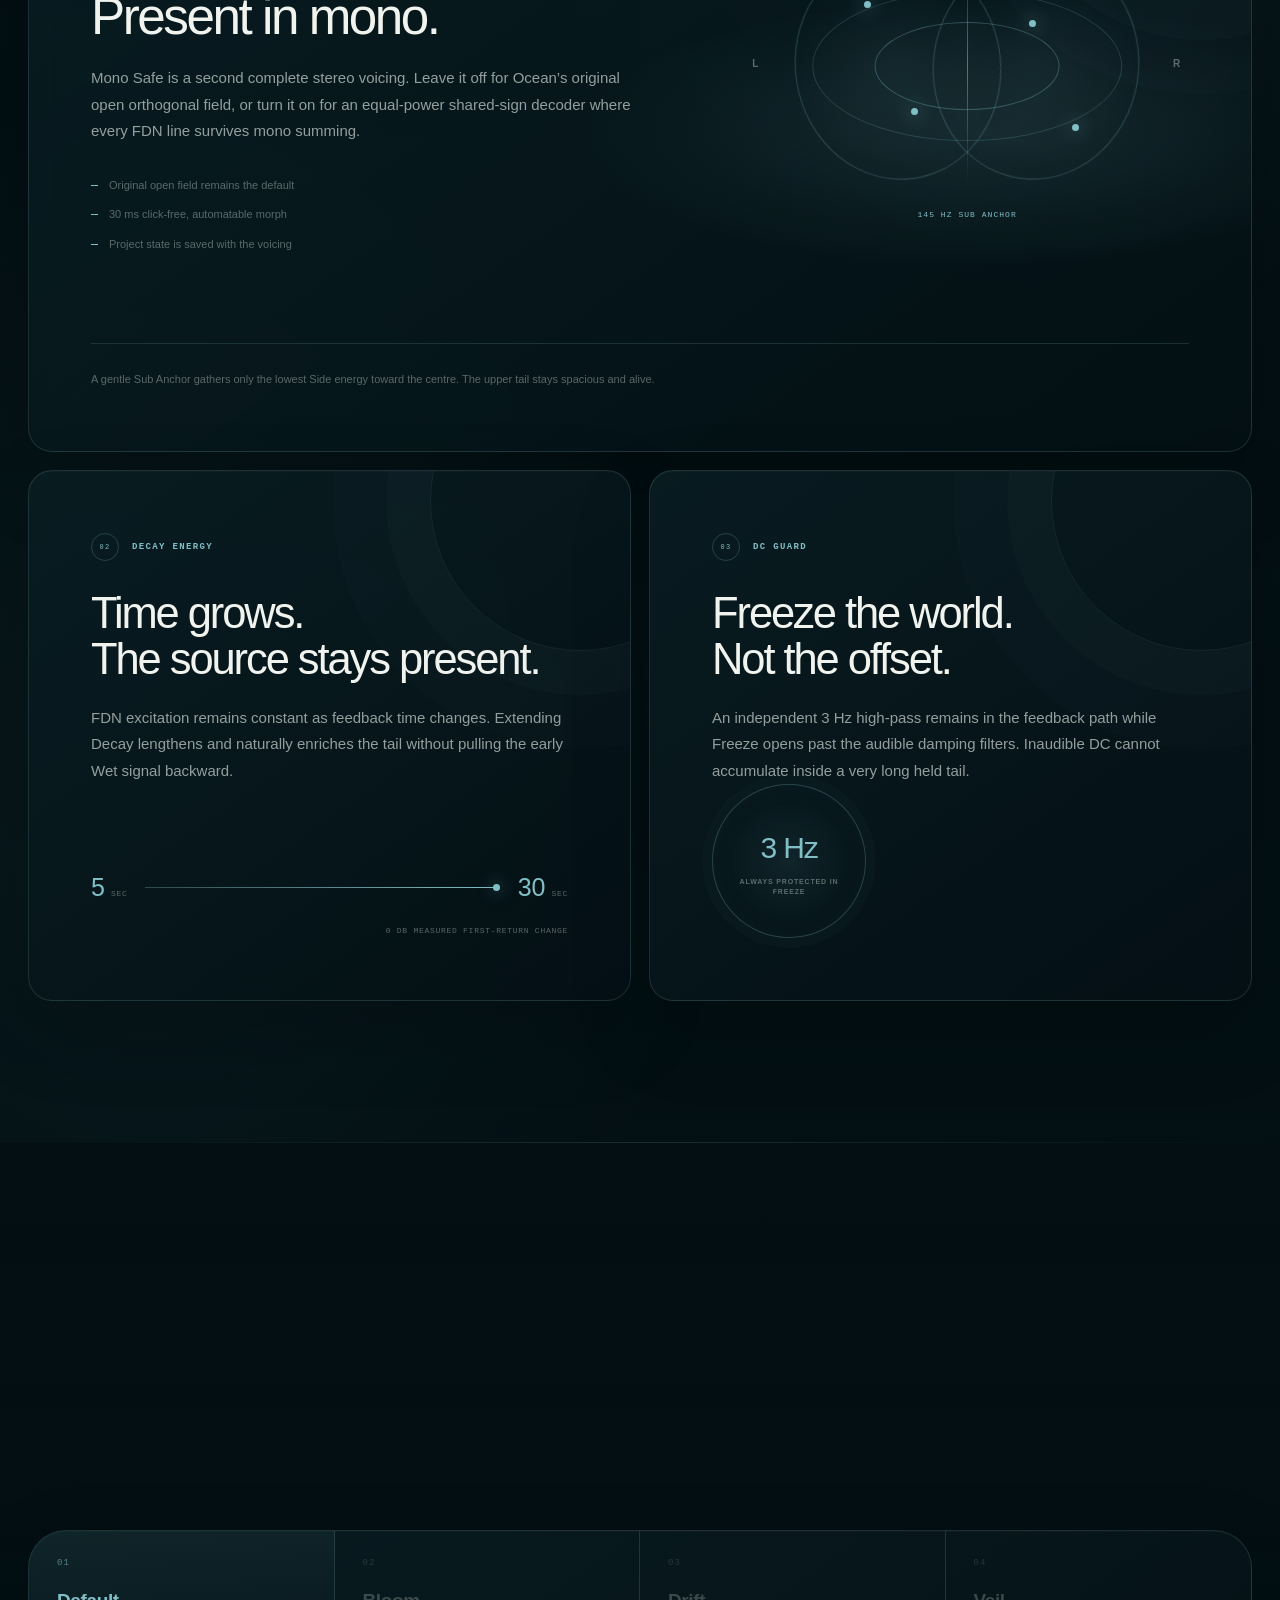
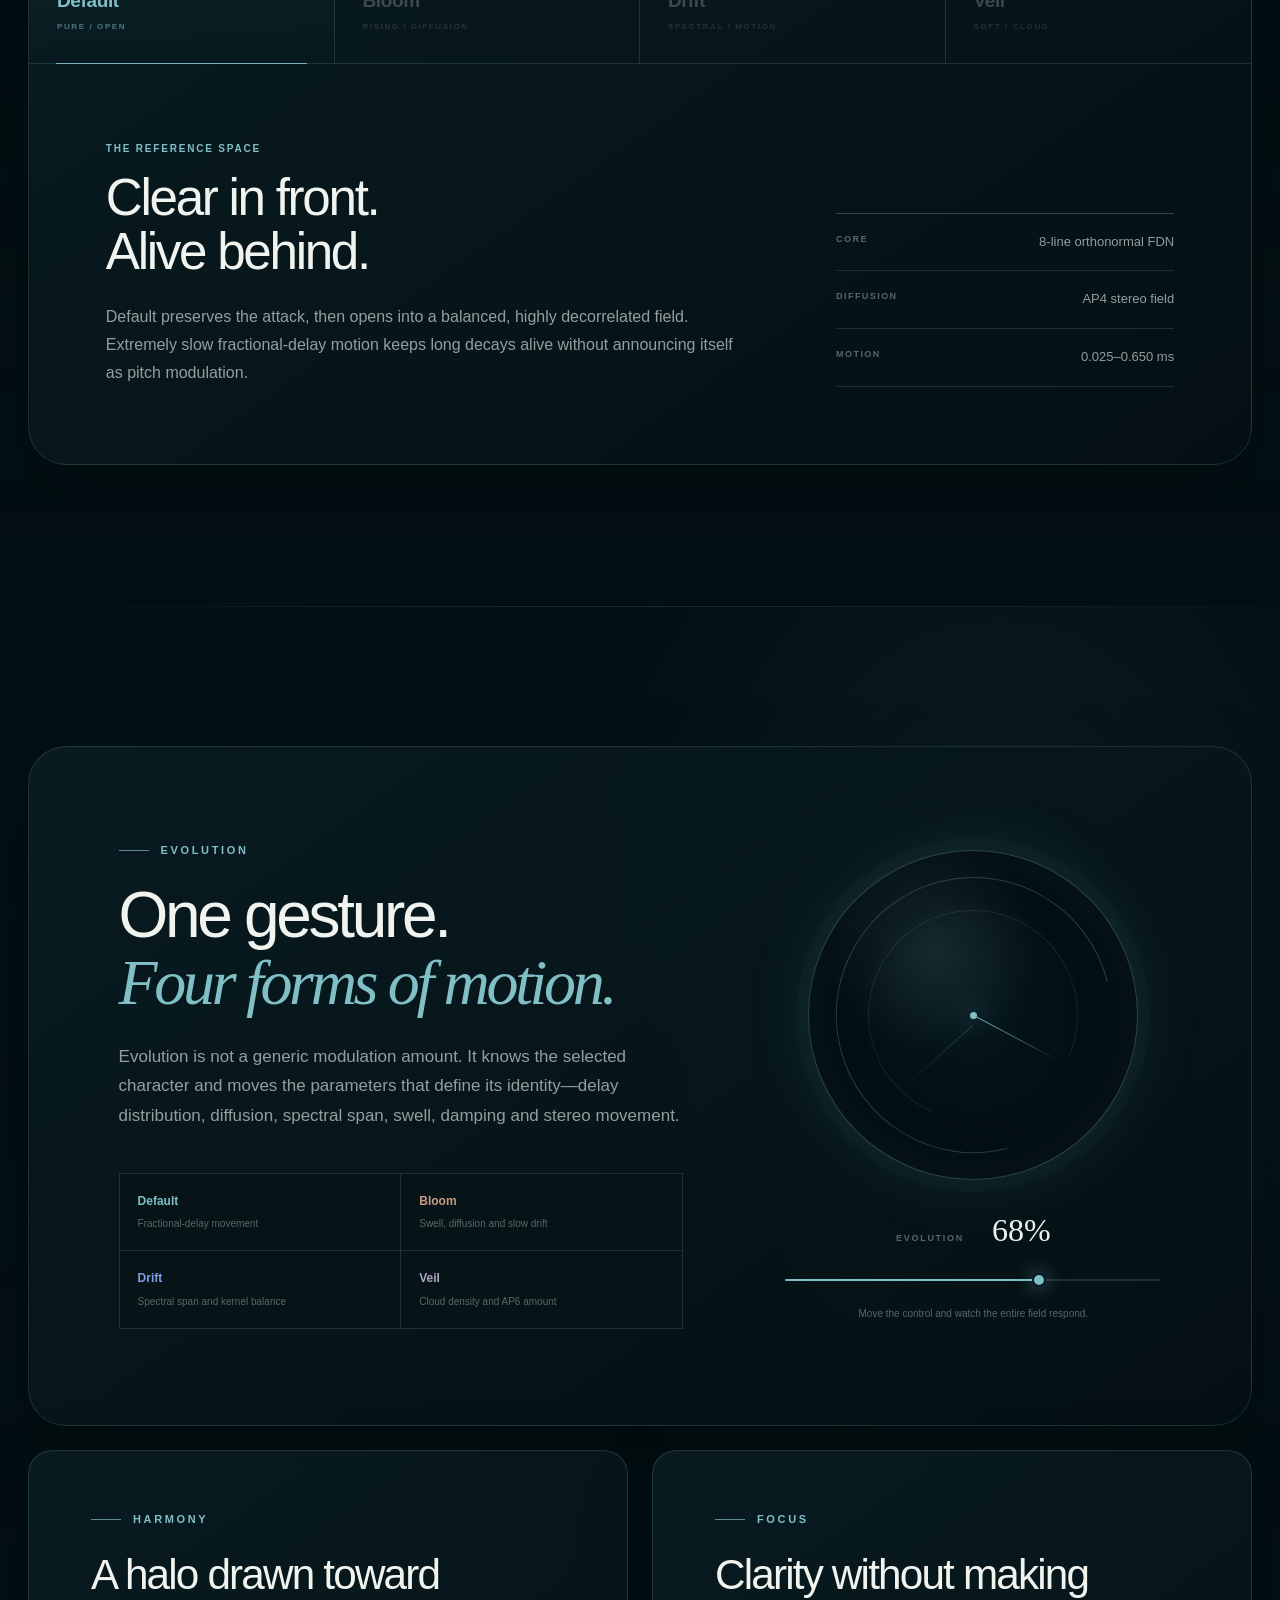
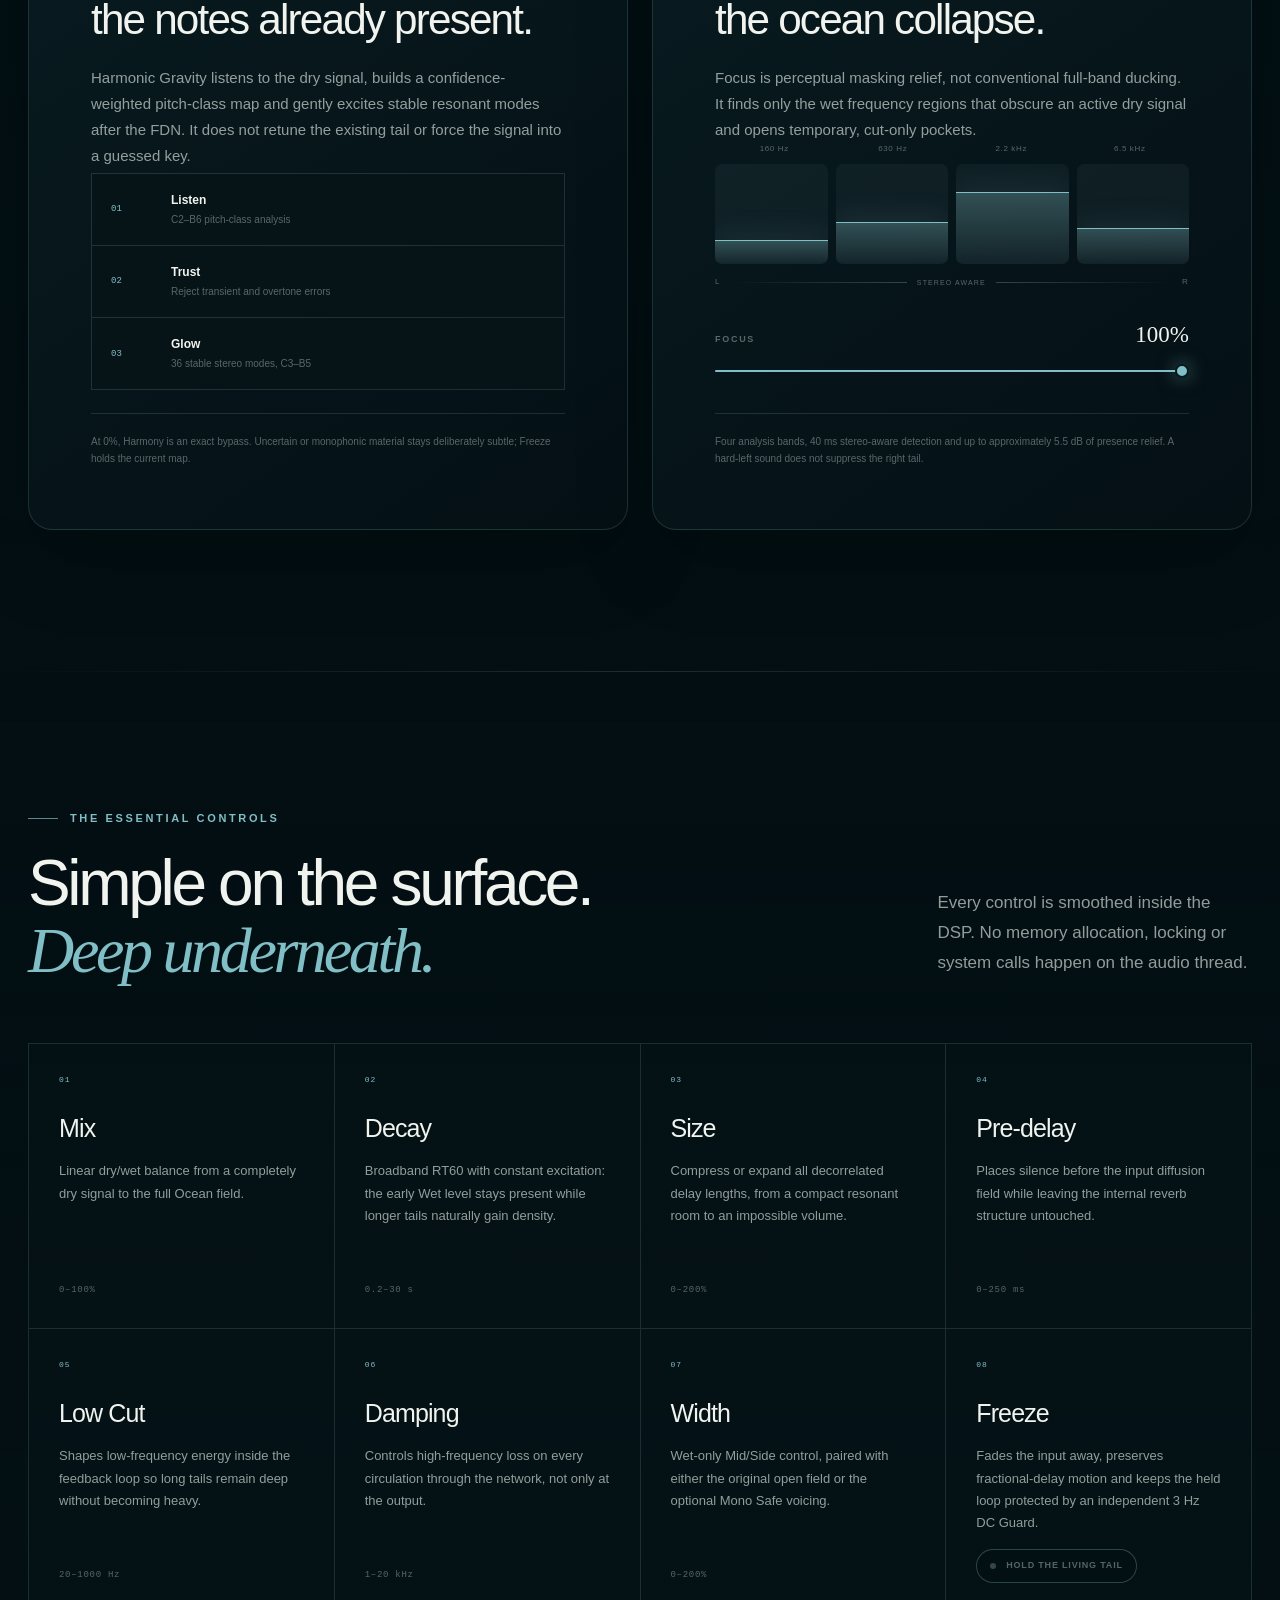
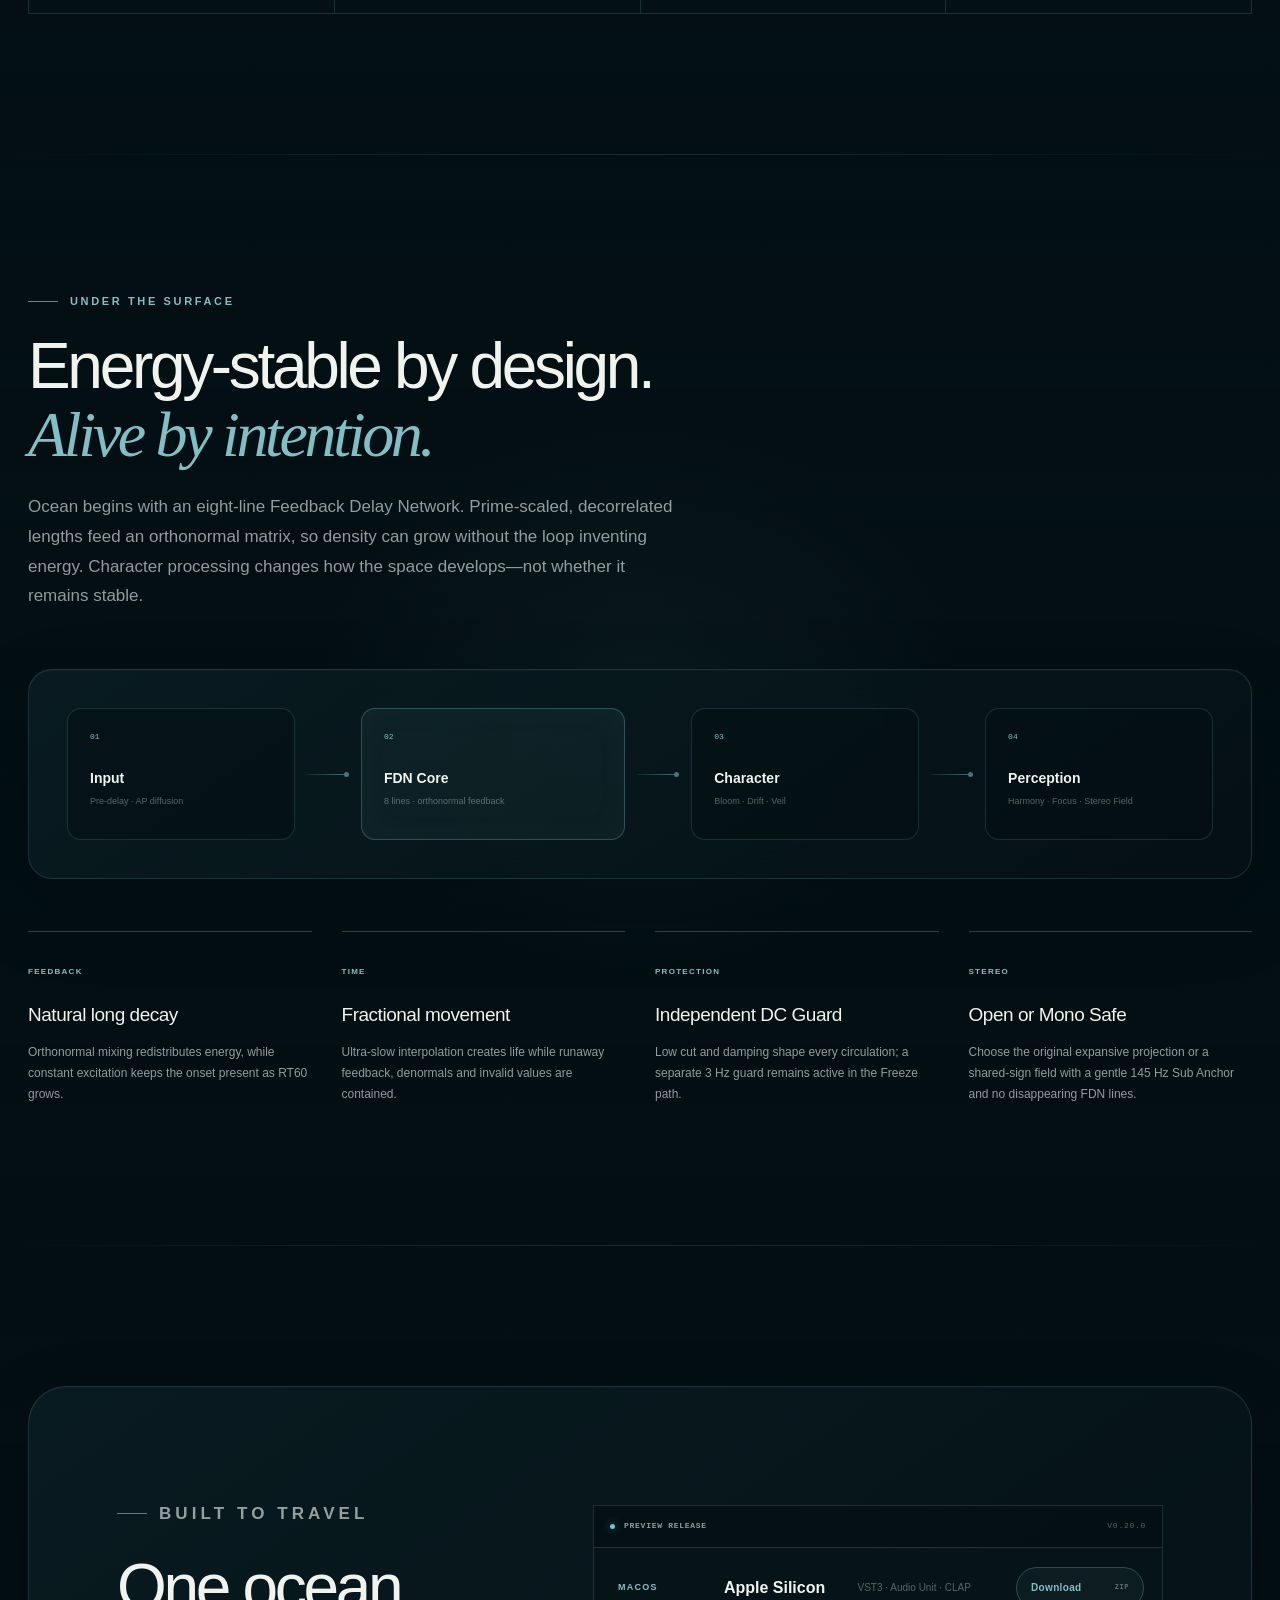
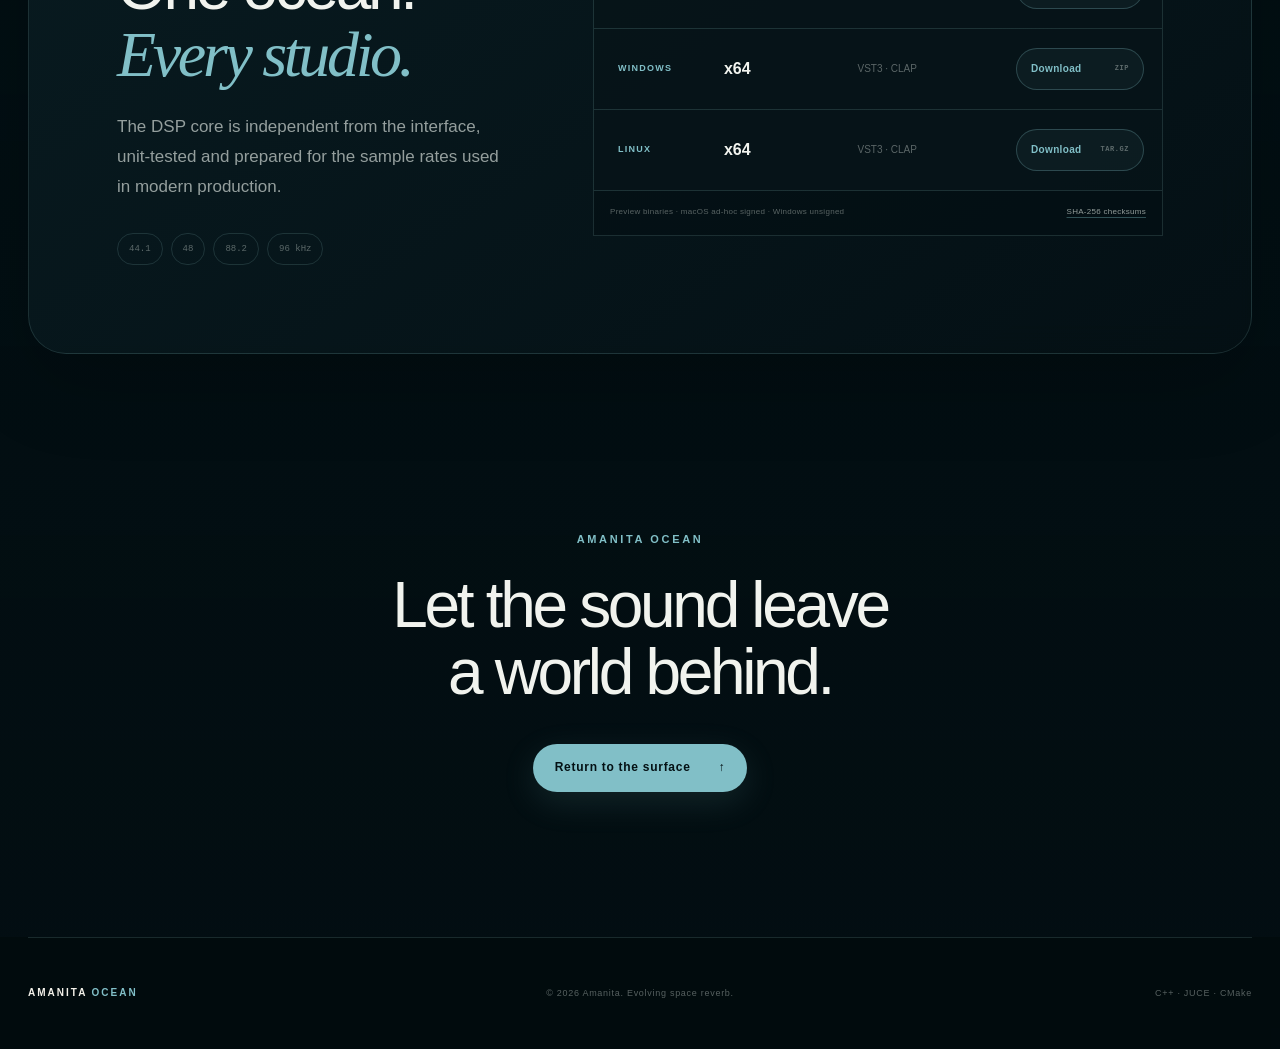
==== commit 05239da5: "feat: add Current field and natural decay energy" ====
--- a/site/index.html
+++ b/site/index.html
@@ -7,7 +7,7 @@
   <meta name="color-scheme" content="dark">
 
   <title>Amanita Ocean — Evolving Space Reverb</title>
-  <meta name="description" content="Amanita Ocean is an algorithmic reverb with four living characters, harmonic gravity, stereo-aware focus, balanced long decays and an optional mono-safe stereo field.">
+  <meta name="description" content="Amanita Ocean is an algorithmic reverb with four living characters, harmonic gravity, stereo-aware focus, natural long decays and an optional mono-safe stereo field.">
   <meta name="keywords" content="algorithmic reverb, VST3 reverb, AU reverb, CLAP plugin, ambient reverb, psytrance reverb, music production">
   <link rel="canonical" href="https://ocean.amanita.music/">
 
@@ -45,7 +45,7 @@
       "Evolution character macro",
       "Harmonic Gravity",
       "Stereo-aware Focus",
-      "Decay energy compensation",
+      "Constant FDN excitation across Decay",
       "Mono Safe stereo field with a 145 Hz Sub Anchor",
       "Independent 3 Hz DC Guard during Freeze",
       "Freeze",
@@ -144,9 +144,9 @@
           <h2>Longer, safer,<br><em>better translated.</em></h2>
           <p>
             Ocean 0.20 refines what happens when a tail becomes enormous.
-            Decay now changes time without crowding the mix, Freeze remains
-            protected at the edge of stability, and a second stereo voicing
-            lets the space survive beyond the studio sweet spot.
+            Decay now grows without pulling back the first reflection, Freeze
+            remains protected at the edge of stability, and a second stereo
+            voicing lets the space survive beyond the studio sweet spot.
           </p>
         </div>
 
@@ -195,17 +195,17 @@
               <span>02</span>
               <b>Decay energy</b>
             </div>
-            <h3>Time grows.<br>Level stays composed.</h3>
+            <h3>Time grows.<br>The source stays present.</h3>
             <p>
-              Energy-compensated excitation follows the feedback loss of the
-              network. Extending Decay now lengthens the tail without making
-              sustained reverberation noticeably louder or denser.
+              FDN excitation remains constant as feedback time changes.
+              Extending Decay lengthens and naturally enriches the tail
+              without pulling the early Wet signal backward.
             </p>
             <div class="decay-readout" aria-hidden="true">
               <div><strong>5</strong><span>sec</span></div>
               <i></i>
               <div><strong>30</strong><span>sec</span></div>
-              <small>less than 1 dB measured level spread</small>
+              <small>0 dB measured first-return change</small>
             </div>
           </article>
 
@@ -595,7 +595,7 @@
           <article class="control-card" data-reveal>
             <span class="control-card__index">02</span>
             <h3>Decay</h3>
-            <p>Broadband RT60 with energy-compensated excitation, so longer tails do not become noticeably louder or denser.</p>
+            <p>Broadband RT60 with constant excitation: the early Wet level stays present while longer tails naturally gain density.</p>
             <b>0.2–30 s</b>
           </article>
           <article class="control-card" data-reveal>
@@ -683,8 +683,8 @@
         <div class="technical-grid">
           <article data-reveal>
             <span>Feedback</span>
-            <h3>Balanced long decay</h3>
-            <p>Orthonormal mixing redistributes energy, while compensated excitation keeps sustained level composed as RT60 grows.</p>
+            <h3>Natural long decay</h3>
+            <p>Orthonormal mixing redistributes energy, while constant excitation keeps the onset present as RT60 grows.</p>
           </article>
           <article data-reveal>
             <span>Time</span>
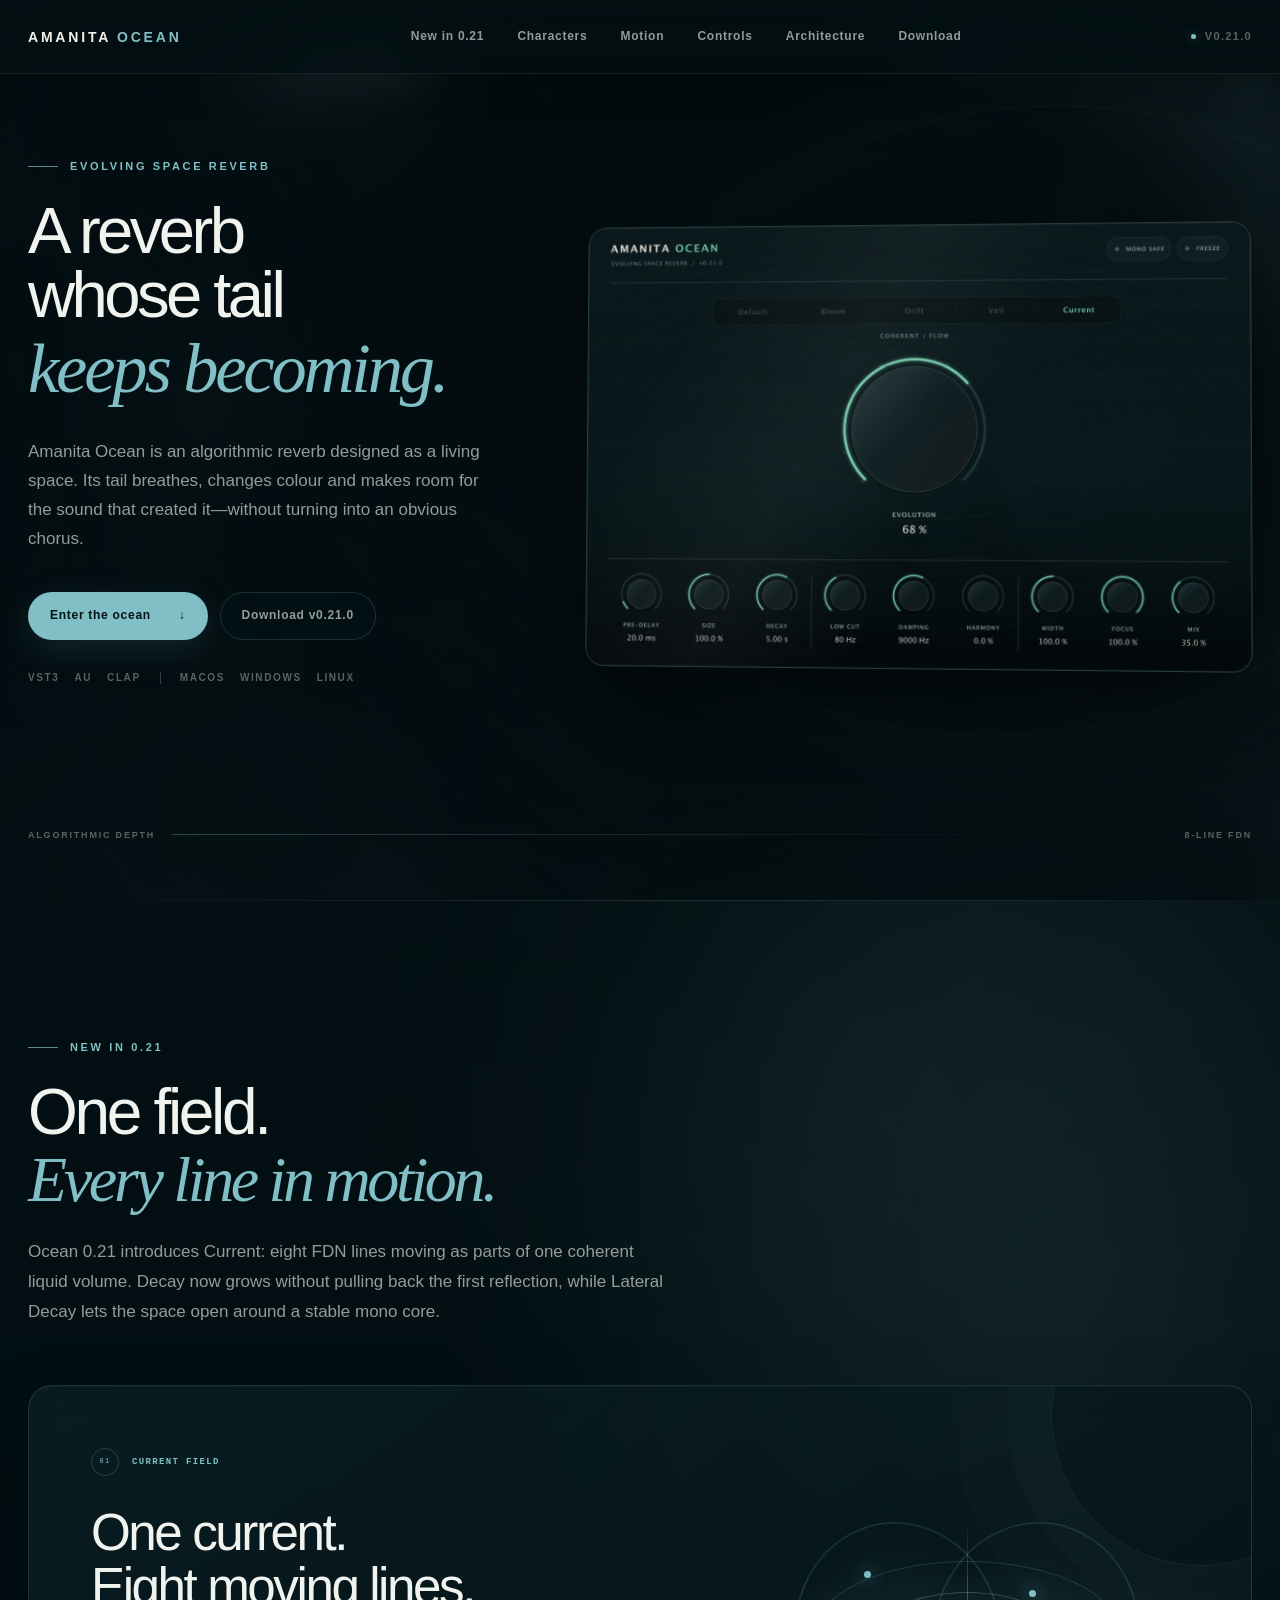
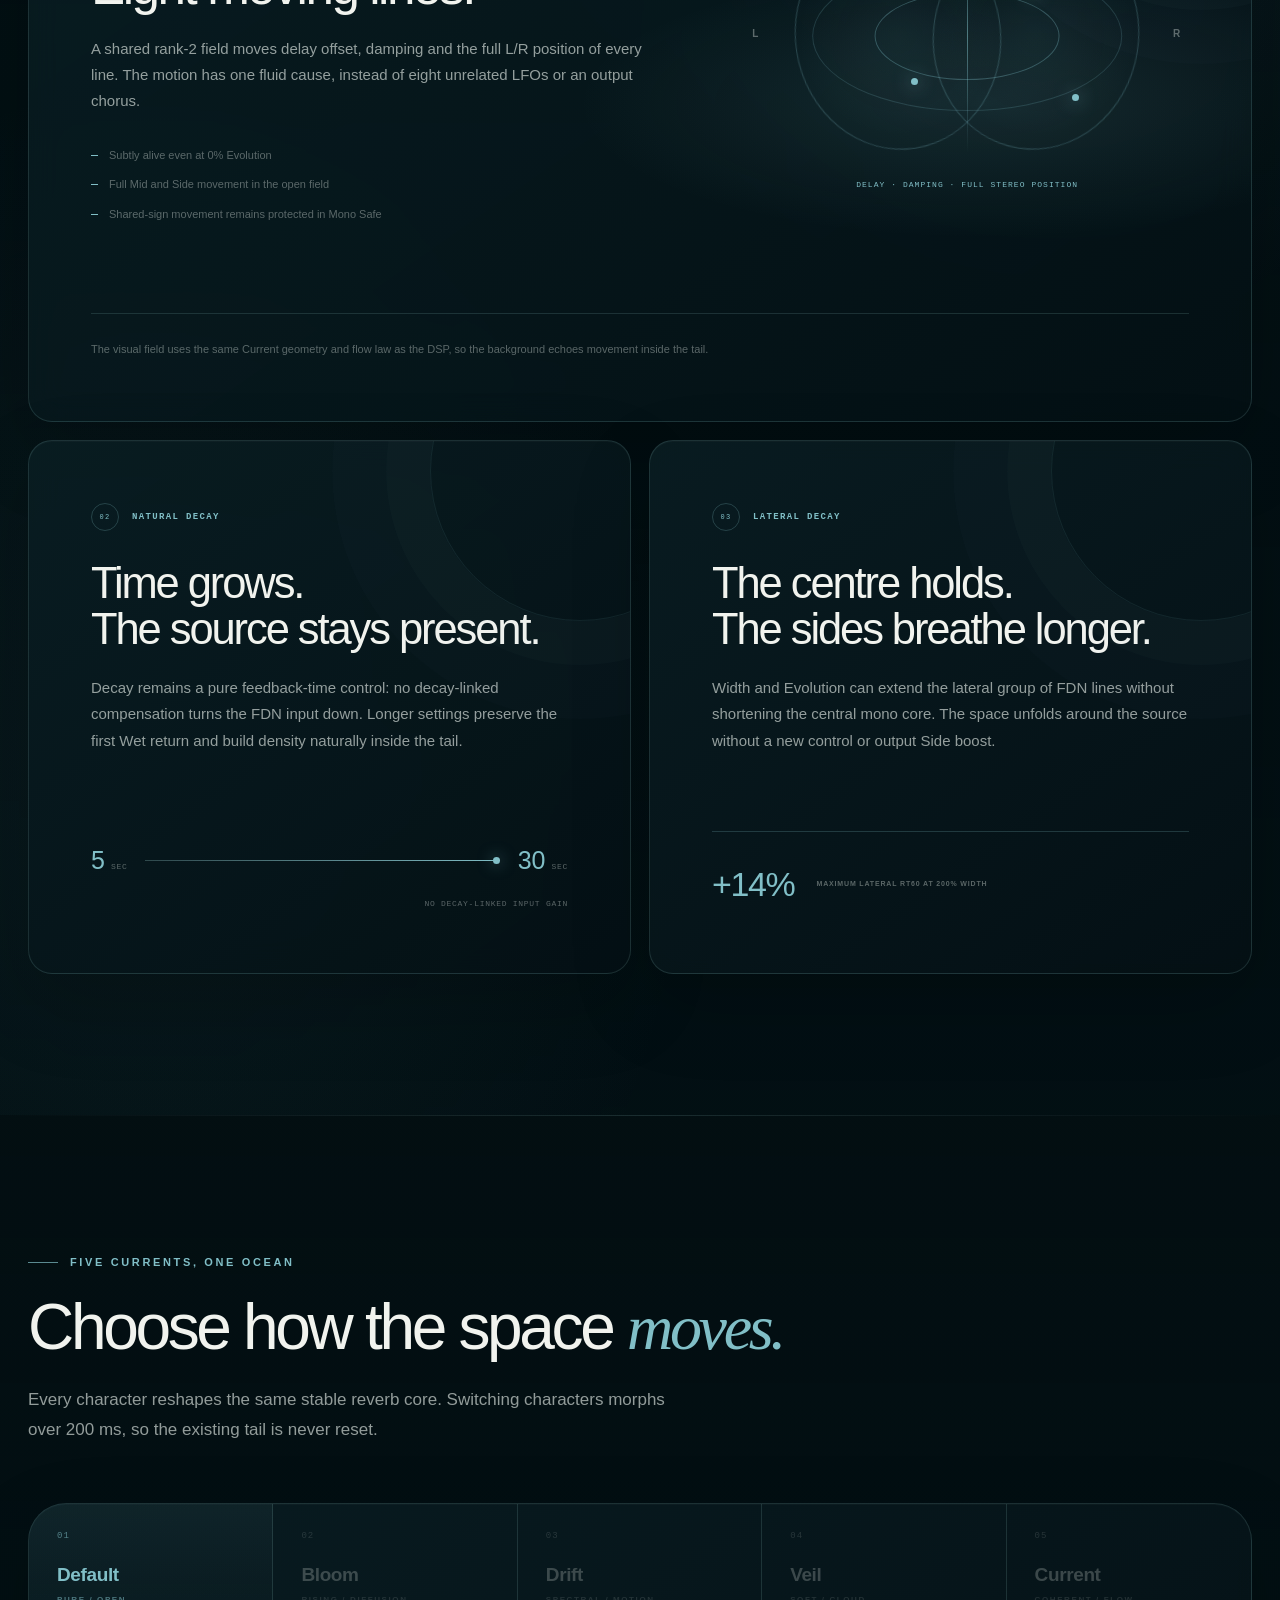
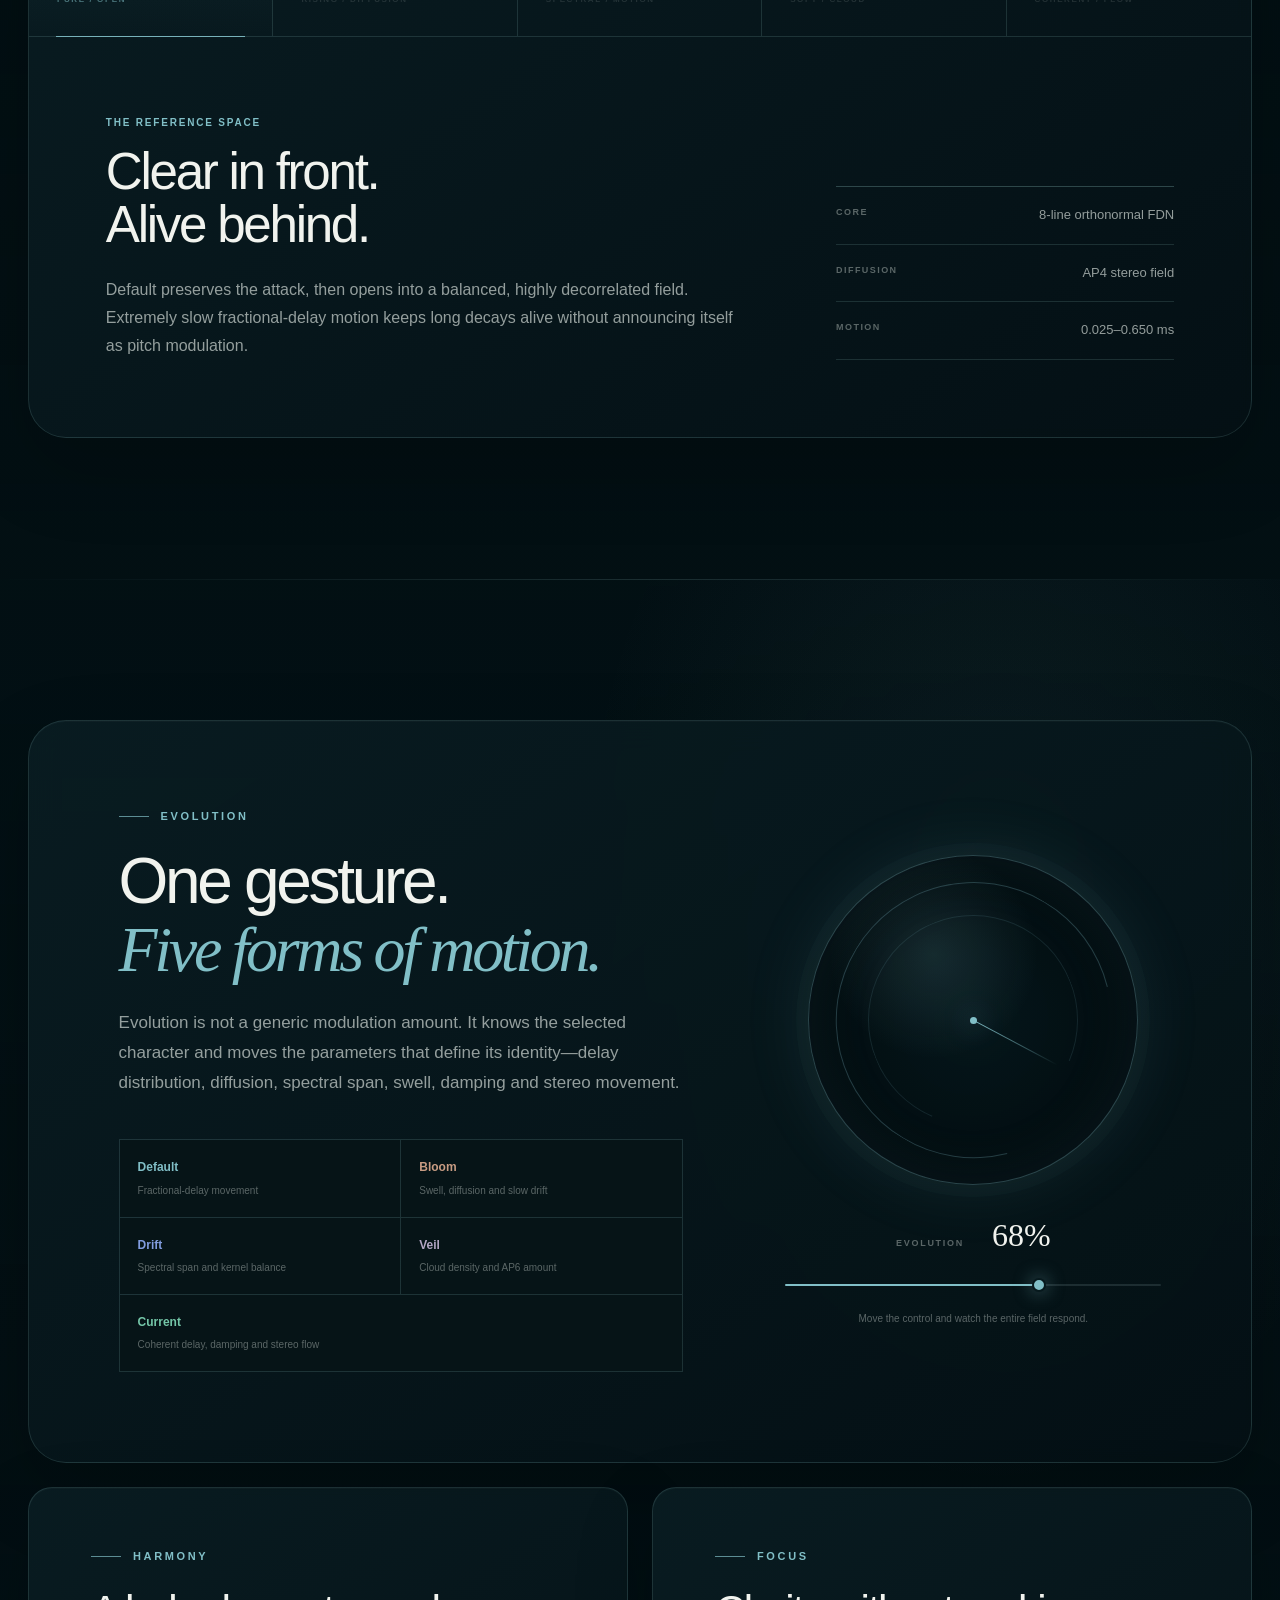
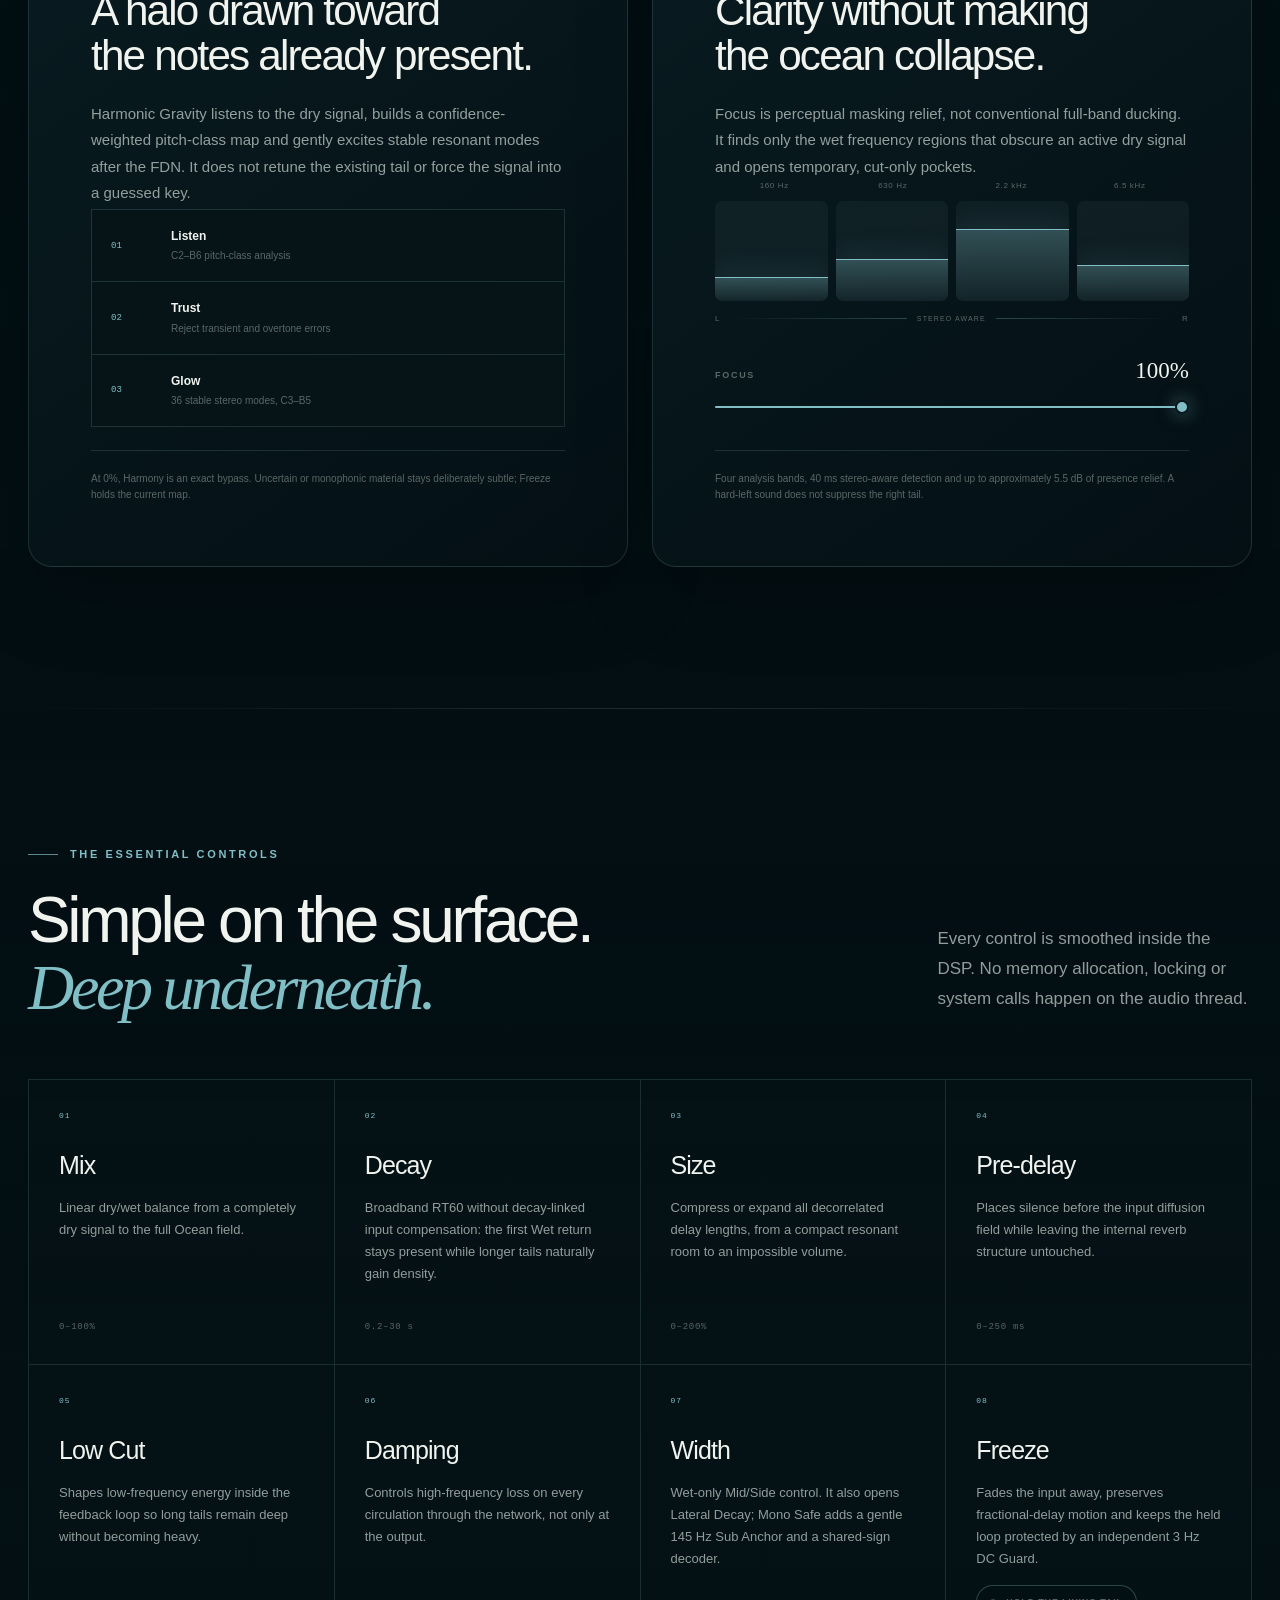
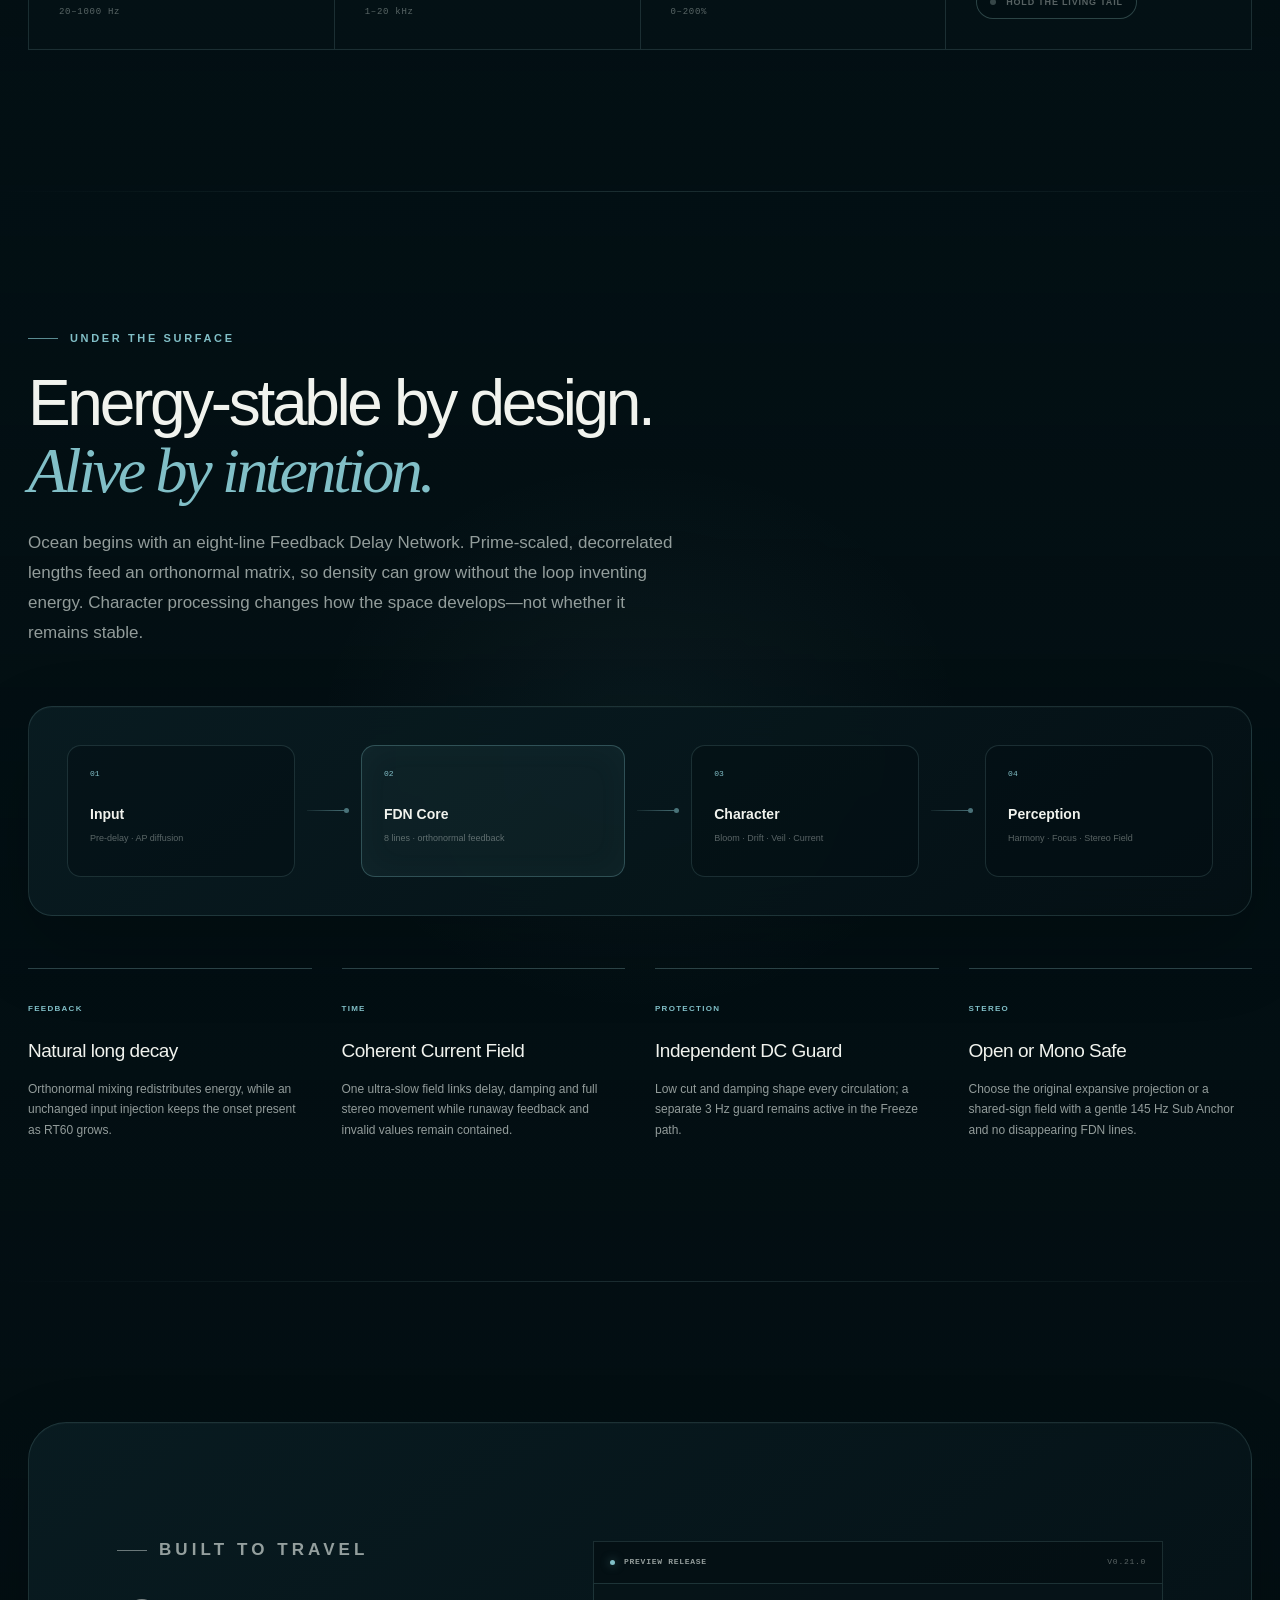
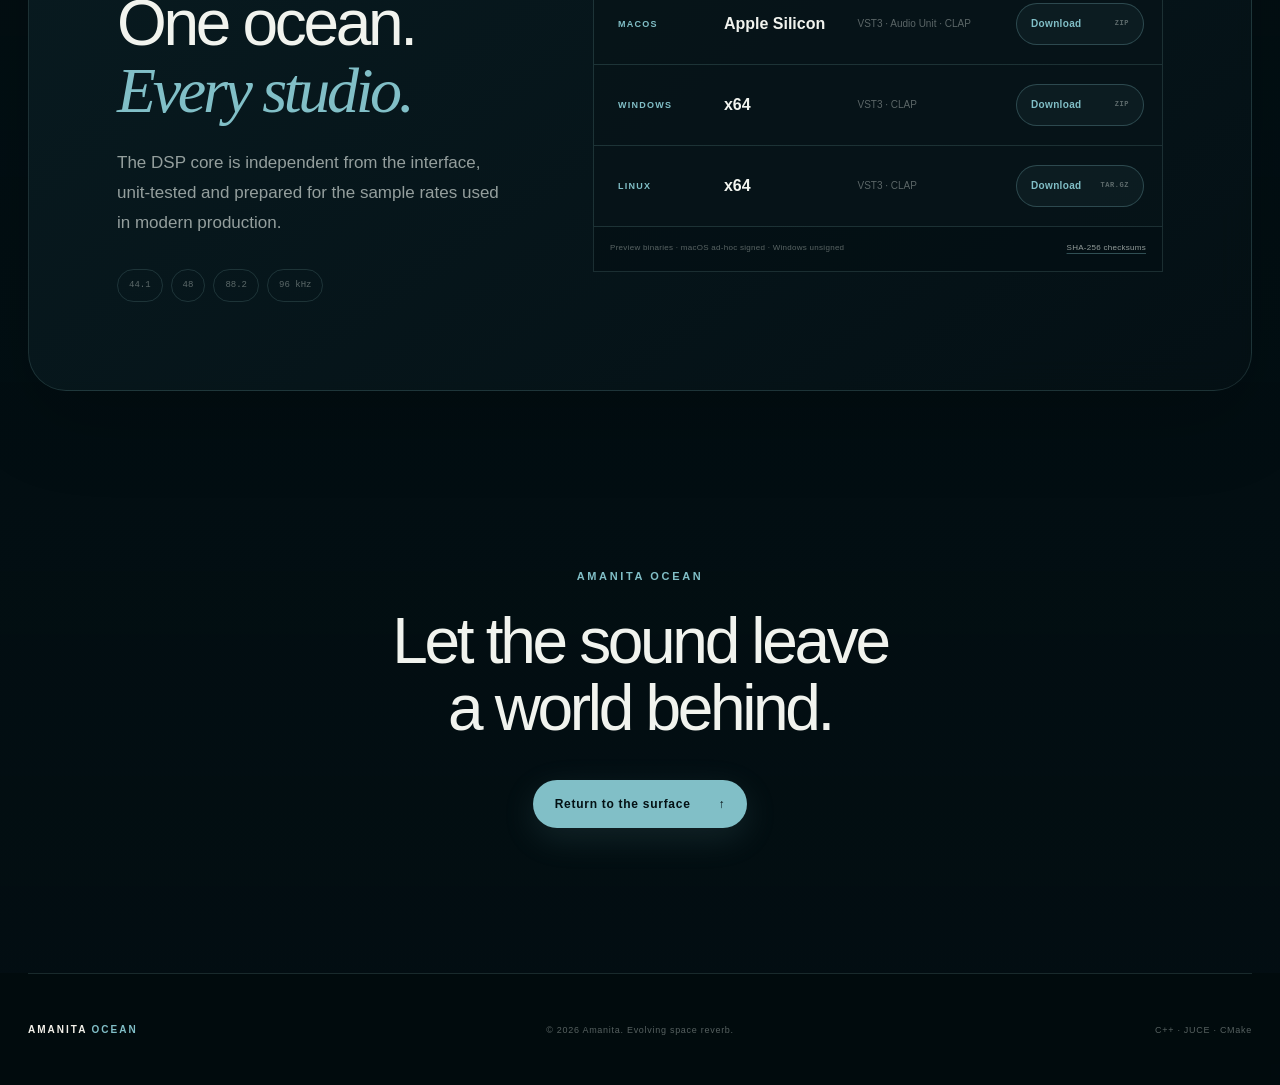
==== commit 2957637b: "feat: publish v0.21.0 release and analytics" ====
--- a/site/index.html
+++ b/site/index.html
@@ -7,13 +7,13 @@
   <meta name="color-scheme" content="dark">
 
   <title>Amanita Ocean — Evolving Space Reverb</title>
-  <meta name="description" content="Amanita Ocean is an algorithmic reverb with four living characters, harmonic gravity, stereo-aware focus, natural long decays and an optional mono-safe stereo field.">
+  <meta name="description" content="Amanita Ocean is an algorithmic reverb with five living characters, coherent Current Field motion, harmonic gravity, stereo-aware focus and natural long decays.">
   <meta name="keywords" content="algorithmic reverb, VST3 reverb, AU reverb, CLAP plugin, ambient reverb, psytrance reverb, music production">
   <link rel="canonical" href="https://ocean.amanita.music/">
 
   <meta property="og:type" content="website">
   <meta property="og:title" content="Amanita Ocean — Evolving Space Reverb">
-  <meta property="og:description" content="A reverb whose tail keeps becoming. Four living characters, Harmonic Gravity, stereo-aware Focus and a new Mono Safe field.">
+  <meta property="og:description" content="A reverb whose tail keeps becoming. Five living characters, coherent Current Field motion, Harmonic Gravity and stereo-aware Focus.">
   <meta property="og:url" content="https://ocean.amanita.music/">
   <meta property="og:image" content="https://ocean.amanita.music/assets/amanita-ocean-social.png">
   <meta property="og:image:width" content="1729">
@@ -26,7 +26,12 @@
   <meta name="twitter:image" content="https://ocean.amanita.music/assets/amanita-ocean-social.png">
 
   <link rel="icon" href="assets/favicon.svg" type="image/svg+xml">
-  <link rel="stylesheet" href="styles.css">
+  <link rel="stylesheet" href="styles.css?v=0210-layout-2">
+  <script
+    defer
+    src="https://stats.amanita.music/script.js"
+    data-website-id="257cbc84-9b4b-4b59-862d-b915599c4b4f"
+  ></script>
 
   <script type="application/ld+json">
   {
@@ -37,15 +42,17 @@
     "image": "https://ocean.amanita.music/assets/amanita-ocean-social.png",
     "applicationCategory": "MultimediaApplication",
     "applicationSubCategory": "Audio effect plug-in",
-    "softwareVersion": "0.20.0",
+    "softwareVersion": "0.21.0",
     "operatingSystem": "macOS, Windows, Linux",
-    "description": "An algorithmic reverb with four evolving characters, harmonic gravity and stereo-aware masking relief.",
+    "description": "An algorithmic reverb with five evolving characters, coherent Current Field motion, harmonic gravity and stereo-aware masking relief.",
     "featureList": [
-      "Default, Bloom, Drift and Veil reverb characters",
+      "Default, Bloom, Drift, Veil and Current reverb characters",
+      "Coherent Current Field delay, damping and stereo motion",
       "Evolution character macro",
       "Harmonic Gravity",
       "Stereo-aware Focus",
-      "Constant FDN excitation across Decay",
+      "Natural Decay without decay-linked input attenuation",
+      "Evolution-linked Lateral Decay",
       "Mono Safe stereo field with a 145 Hz Sub Anchor",
       "Independent 3 Hz DC Guard during Freeze",
       "Freeze",
@@ -69,7 +76,7 @@
       </a>
 
       <nav class="site-nav" aria-label="Primary navigation">
-        <a href="#new-in-020">New in 0.20</a>
+        <a href="#new-in-021">New in 0.21</a>
         <a href="#characters">Characters</a>
         <a href="#macros">Motion</a>
         <a href="#controls">Controls</a>
@@ -77,9 +84,14 @@
         <a href="#downloads">Download</a>
       </nav>
 
-      <a class="header-version" href="#downloads" aria-label="Download Amanita Ocean 0.20.0">
+      <a
+        class="header-version"
+        href="#downloads"
+        aria-label="Download Amanita Ocean 0.21.0"
+        data-umami-event="open-downloads-header"
+      >
         <span class="status-dot" aria-hidden="true"></span>
-        v0.20.0
+        v0.21.0
       </a>
     </div>
   </header>
@@ -98,11 +110,19 @@
           </p>
 
           <div class="hero__actions">
-            <a class="button button--primary" href="#characters">
+            <a
+              class="button button--primary"
+              href="#characters"
+              data-umami-event="explore-characters-hero"
+            >
               Enter the ocean
               <span aria-hidden="true">↓</span>
             </a>
-            <a class="button button--quiet" href="#downloads">Download v0.20.0</a>
+            <a
+              class="button button--quiet"
+              href="#downloads"
+              data-umami-event="open-downloads-hero"
+            >Download v0.21.0</a>
           </div>
 
           <p class="format-line">
@@ -116,16 +136,12 @@
           <div class="product-halo" aria-hidden="true"></div>
           <figure class="plugin-frame">
             <img
-              src="assets/amanita-ocean-plugin.png?v=default-0200-mono-safe"
-              alt="Amanita Ocean plug-in interface showing the Default character"
+              src="assets/amanita-ocean-plugin.png?v=current-0210"
+              alt="Amanita Ocean plug-in interface showing the Current character"
               width="2880"
               height="1920"
               fetchpriority="high"
             >
-            <figcaption>
-              <span>Current build</span>
-              <span>Default / 68% Evolution</span>
-            </figcaption>
           </figure>
         </div>
       </div>
@@ -137,16 +153,16 @@
       </div>
     </section>
 
-    <section class="section release-highlights" id="new-in-020">
+    <section class="section release-highlights" id="new-in-021">
       <div class="page-width">
         <div class="section-heading release-highlights__heading" data-reveal>
-          <p class="eyebrow">New in 0.20</p>
-          <h2>Longer, safer,<br><em>better translated.</em></h2>
+          <p class="eyebrow">New in 0.21</p>
+          <h2>One field.<br><em>Every line in motion.</em></h2>
           <p>
-            Ocean 0.20 refines what happens when a tail becomes enormous.
-            Decay now grows without pulling back the first reflection, Freeze
-            remains protected at the edge of stability, and a second stereo
-            voicing lets the space survive beyond the studio sweet spot.
+            Ocean 0.21 introduces Current: eight FDN lines moving as parts of
+            one coherent liquid volume. Decay now grows without pulling back
+            the first reflection, while Lateral Decay lets the space open
+            around a stable mono core.
           </p>
         </div>
 
@@ -155,19 +171,18 @@
             <div class="release-card__copy">
               <div class="release-card__meta">
                 <span>01</span>
-                <b>Mono Safe</b>
-              </div>
-              <h3>Wide by choice.<br>Present in mono.</h3>
+                <b>Current Field</b>
+              </div>
+              <h3>One current.<br>Eight moving lines.</h3>
               <p>
-                Mono Safe is a second complete stereo voicing. Leave it off for
-                Ocean’s original open orthogonal field, or turn it on for an
-                equal-power shared-sign decoder where every FDN line survives
-                mono summing.
+                A shared rank-2 field moves delay offset, damping and the full
+                L/R position of every line. The motion has one fluid cause,
+                instead of eight unrelated LFOs or an output chorus.
               </p>
               <ul class="release-points">
-                <li>Original open field remains the default</li>
-                <li>30&nbsp;ms click-free, automatable morph</li>
-                <li>Project state is saved with the voicing</li>
+                <li>Subtly alive even at 0% Evolution</li>
+                <li>Full Mid and Side movement in the open field</li>
+                <li>Shared-sign movement remains protected in Mono Safe</li>
               </ul>
             </div>
 
@@ -181,48 +196,48 @@
               <i class="stereo-translation__point stereo-translation__point--four"></i>
               <b class="stereo-translation__left">L</b>
               <b class="stereo-translation__right">R</b>
-              <small>145 Hz Sub Anchor</small>
+              <small>Delay · damping · full stereo position</small>
             </div>
 
             <p class="release-card__precision">
-              A gentle Sub Anchor gathers only the lowest Side energy toward
-              the centre. The upper tail stays spacious and alive.
+              The visual field uses the same Current geometry and flow law as
+              the DSP, so the background echoes movement inside the tail.
             </p>
           </article>
 
           <article class="release-card release-card--decay surface" data-reveal>
             <div class="release-card__meta">
               <span>02</span>
-              <b>Decay energy</b>
+              <b>Natural Decay</b>
             </div>
             <h3>Time grows.<br>The source stays present.</h3>
             <p>
-              FDN excitation remains constant as feedback time changes.
-              Extending Decay lengthens and naturally enriches the tail
-              without pulling the early Wet signal backward.
+              Decay remains a pure feedback-time control: no decay-linked
+              compensation turns the FDN input down. Longer settings preserve
+              the first Wet return and build density naturally inside the tail.
             </p>
             <div class="decay-readout" aria-hidden="true">
               <div><strong>5</strong><span>sec</span></div>
               <i></i>
               <div><strong>30</strong><span>sec</span></div>
-              <small>0 dB measured first-return change</small>
+              <small>No decay-linked input gain</small>
             </div>
           </article>
 
           <article class="release-card release-card--guard surface" data-reveal>
             <div class="release-card__meta">
               <span>03</span>
-              <b>DC Guard</b>
-            </div>
-            <h3>Freeze the world.<br>Not the offset.</h3>
+              <b>Lateral Decay</b>
+            </div>
+            <h3>The centre holds.<br>The sides breathe longer.</h3>
             <p>
-              An independent 3&nbsp;Hz high-pass remains in the feedback path
-              while Freeze opens past the audible damping filters. Inaudible DC
-              cannot accumulate inside a very long held tail.
+              Width and Evolution can extend the lateral group of FDN lines
+              without shortening the central mono core. The space unfolds
+              around the source without a new control or output Side boost.
             </p>
             <div class="guard-seal" aria-hidden="true">
-              <span>3 Hz</span>
-              <small>always protected in Freeze</small>
+              <span>+14%</span>
+              <small>maximum lateral RT60 at 200% Width</small>
             </div>
           </article>
         </div>
@@ -232,7 +247,7 @@
     <section class="section characters" id="characters">
       <div class="page-width">
         <div class="section-heading" data-reveal>
-          <p class="eyebrow">Four currents, one ocean</p>
+          <p class="eyebrow">Five currents, one ocean</p>
           <h2>Choose how the space <em>moves.</em></h2>
           <p>
             Every character reshapes the same stable reverb core. Switching
@@ -250,6 +265,7 @@
               aria-selected="true"
               aria-controls="mode-panel-default"
               data-character="0"
+              data-umami-event="select-character-default"
             >
               <span class="mode-tab__number">01</span>
               <span class="mode-tab__name">Default</span>
@@ -264,6 +280,7 @@
               aria-controls="mode-panel-bloom"
               tabindex="-1"
               data-character="1"
+              data-umami-event="select-character-bloom"
             >
               <span class="mode-tab__number">02</span>
               <span class="mode-tab__name">Bloom</span>
@@ -278,6 +295,7 @@
               aria-controls="character-panel-drift"
               tabindex="-1"
               data-character="2"
+              data-umami-event="select-character-drift"
             >
               <span class="mode-tab__number">03</span>
               <span class="mode-tab__name">Drift</span>
@@ -292,10 +310,26 @@
               aria-controls="mode-panel-veil"
               tabindex="-1"
               data-character="3"
+              data-umami-event="select-character-veil"
             >
               <span class="mode-tab__number">04</span>
               <span class="mode-tab__name">Veil</span>
               <span class="mode-tab__descriptor">Soft / Cloud</span>
+            </button>
+            <button
+              class="mode-tab"
+              type="button"
+              role="tab"
+              id="mode-tab-current"
+              aria-selected="false"
+              aria-controls="mode-panel-current"
+              tabindex="-1"
+              data-character="4"
+              data-umami-event="select-character-current"
+            >
+              <span class="mode-tab__number">05</span>
+              <span class="mode-tab__name">Current</span>
+              <span class="mode-tab__descriptor">Coherent / Flow</span>
             </button>
           </div>
 
@@ -434,6 +468,40 @@
                 </div>
               </dl>
             </article>
+
+            <article
+              class="mode-panel"
+              id="mode-panel-current"
+              role="tabpanel"
+              aria-labelledby="mode-tab-current"
+              data-character-panel="4"
+              hidden
+            >
+              <div class="mode-panel__statement">
+                <p class="mode-kicker">One liquid field</p>
+                <h3>Not eight LFOs.<br>One moving volume.</h3>
+                <p>
+                  Current places every delay line inside a shared two-axis
+                  flow. Delay offset, damping and full stereo position move
+                  together, so the space turns and drifts without becoming an
+                  obvious chorus.
+                </p>
+              </div>
+              <dl class="mode-panel__facts">
+                <div>
+                  <dt>Field</dt>
+                  <dd>Coherent rank-2 motion</dd>
+                </div>
+                <div>
+                  <dt>Delay</dt>
+                  <dd>Up to 0.22&nbsp;ms</dd>
+                </div>
+                <div>
+                  <dt>Evolution</dt>
+                  <dd>6–100% current strength</dd>
+                </div>
+              </dl>
+            </article>
           </div>
         </div>
       </div>
@@ -444,7 +512,7 @@
         <div class="macro-feature macro-feature--evolution surface" data-reveal>
           <div class="macro-feature__copy">
             <p class="eyebrow">Evolution</p>
-            <h2>One gesture.<br><em>Four forms of motion.</em></h2>
+            <h2>One gesture.<br><em>Five forms of motion.</em></h2>
             <p>
               Evolution is not a generic modulation amount. It knows the
               selected character and moves the parameters that define its
@@ -457,12 +525,13 @@
               <li><b>Bloom</b><span>Swell, diffusion and slow drift</span></li>
               <li><b>Drift</b><span>Spectral span and kernel balance</span></li>
               <li><b>Veil</b><span>Cloud density and AP6 amount</span></li>
+              <li><b>Current</b><span>Coherent delay, damping and stereo flow</span></li>
             </ul>
           </div>
 
           <div class="macro-control" aria-label="Interactive Evolution demonstration">
             <div class="macro-control__orb" aria-hidden="true">
-              <span></span><i></i><b></b>
+              <span></span><i></i>
             </div>
             <div class="macro-control__readout">
               <span>Evolution</span>
@@ -595,7 +664,7 @@
           <article class="control-card" data-reveal>
             <span class="control-card__index">02</span>
             <h3>Decay</h3>
-            <p>Broadband RT60 with constant excitation: the early Wet level stays present while longer tails naturally gain density.</p>
+            <p>Broadband RT60 without decay-linked input compensation: the first Wet return stays present while longer tails naturally gain density.</p>
             <b>0.2–30 s</b>
           </article>
           <article class="control-card" data-reveal>
@@ -625,14 +694,20 @@
           <article class="control-card" data-reveal>
             <span class="control-card__index">07</span>
             <h3>Width</h3>
-            <p>Wet-only Mid/Side control, paired with either the original open field or the optional Mono Safe voicing.</p>
+            <p>Wet-only Mid/Side control. It also opens Lateral Decay; Mono Safe adds a gentle 145&nbsp;Hz Sub Anchor and a shared-sign decoder.</p>
             <b>0–200%</b>
           </article>
           <article class="control-card control-card--freeze" data-reveal>
             <span class="control-card__index">08</span>
             <h3>Freeze</h3>
             <p>Fades the input away, preserves fractional-delay motion and keeps the held loop protected by an independent 3 Hz DC Guard.</p>
-            <button class="freeze-demo" type="button" aria-pressed="false" data-ocean-freeze>
+            <button
+              class="freeze-demo"
+              type="button"
+              aria-pressed="false"
+              data-ocean-freeze
+              data-umami-event="toggle-freeze-demo"
+            >
               <span aria-hidden="true"></span>
               Hold the living tail
             </button>
@@ -670,7 +745,7 @@
           <div class="signal-node">
             <span>03</span>
             <b>Character</b>
-            <small>Bloom · Drift · Veil</small>
+            <small>Bloom · Drift · Veil · Current</small>
           </div>
           <i aria-hidden="true"></i>
           <div class="signal-node">
@@ -684,12 +759,12 @@
           <article data-reveal>
             <span>Feedback</span>
             <h3>Natural long decay</h3>
-            <p>Orthonormal mixing redistributes energy, while constant excitation keeps the onset present as RT60 grows.</p>
+            <p>Orthonormal mixing redistributes energy, while an unchanged input injection keeps the onset present as RT60 grows.</p>
           </article>
           <article data-reveal>
             <span>Time</span>
-            <h3>Fractional movement</h3>
-            <p>Ultra-slow interpolation creates life while runaway feedback, denormals and invalid values are contained.</p>
+            <h3>Coherent Current Field</h3>
+            <p>One ultra-slow field links delay, damping and full stereo movement while runaway feedback and invalid values remain contained.</p>
           </article>
           <article data-reveal>
             <span>Protection</span>
@@ -726,7 +801,7 @@
                 <span class="status-dot" aria-hidden="true"></span>
                 <strong>Preview release</strong>
               </div>
-              <span>v0.20.0</span>
+              <span>v0.21.0</span>
             </div>
 
             <div class="platform-list">
@@ -736,9 +811,10 @@
                 <p>VST3 · Audio Unit · CLAP</p>
                 <a
                   class="download-button"
-                  href="downloads/0.20.0/Amanita-Ocean-0.20.0-macOS-arm64.zip"
+                  href="downloads/0.21.0/Amanita-Ocean-0.21.0-macOS-arm64.zip"
                   download
-                  aria-label="Download Amanita Ocean 0.20.0 for macOS Apple Silicon"
+                  aria-label="Download Amanita Ocean 0.21.0 for macOS Apple Silicon"
+                  data-umami-event="download-macos-arm64"
                 >
                   <span>Download</span>
                   <small>ZIP</small>
@@ -750,9 +826,10 @@
                 <p>VST3 · CLAP</p>
                 <a
                   class="download-button"
-                  href="downloads/0.20.0/Amanita-Ocean-0.20.0-Windows-x64.zip"
+                  href="downloads/0.21.0/Amanita-Ocean-0.21.0-Windows-x64.zip"
                   download
-                  aria-label="Download Amanita Ocean 0.20.0 for Windows x64"
+                  aria-label="Download Amanita Ocean 0.21.0 for Windows x64"
+                  data-umami-event="download-windows-x64"
                 >
                   <span>Download</span>
                   <small>ZIP</small>
@@ -764,9 +841,10 @@
                 <p>VST3 · CLAP</p>
                 <a
                   class="download-button"
-                  href="downloads/0.20.0/Amanita-Ocean-0.20.0-Linux-x64.tar.gz"
+                  href="downloads/0.21.0/Amanita-Ocean-0.21.0-Linux-x64.tar.gz"
                   download
-                  aria-label="Download Amanita Ocean 0.20.0 for Linux x64"
+                  aria-label="Download Amanita Ocean 0.21.0 for Linux x64"
+                  data-umami-event="download-linux-x64"
                 >
                   <span>Download</span>
                   <small>TAR.GZ</small>
@@ -776,7 +854,10 @@
 
             <div class="release-foot">
               <p>Preview binaries · macOS ad-hoc signed · Windows unsigned</p>
-              <a href="downloads/0.20.0/SHA256SUMS.txt">SHA-256 checksums</a>
+              <a
+                href="downloads/0.21.0/SHA256SUMS.txt"
+                data-umami-event="download-sha256-manifest"
+              >SHA-256 checksums</a>
             </div>
           </div>
         </div>
--- a/site/styles.css
+++ b/site/styles.css
@@ -35,6 +35,11 @@
   --accent-rgb: 179, 166, 196;
 }
 
+:root[data-character="current"] {
+  --accent: #74c6a8;
+  --accent-rgb: 116, 198, 168;
+}
+
 *,
 *::before,
 *::after {
@@ -511,21 +516,6 @@
   height: auto;
 }
 
-.plugin-frame figcaption {
-  position: absolute;
-  z-index: 2;
-  right: 18px;
-  bottom: 14px;
-  left: 18px;
-  display: flex;
-  justify-content: space-between;
-  color: rgba(238, 241, 236, 0.38);
-  font-size: 8px;
-  font-weight: 700;
-  letter-spacing: 0.13em;
-  text-transform: uppercase;
-}
-
 .hero__foot {
   position: relative;
   display: flex;
@@ -939,19 +929,19 @@
 
 .guard-seal {
   display: grid;
-  place-content: center;
-  width: 154px;
-  height: 154px;
-  margin-top: auto;
-  padding: 22px;
-  border: 1px solid rgba(var(--accent-rgb), 0.27);
-  border-radius: 50%;
-  background:
-    radial-gradient(circle, rgba(var(--accent-rgb), 0.09), transparent 68%);
-  box-shadow:
-    0 0 0 10px rgba(var(--accent-rgb), 0.02),
-    inset 0 0 28px rgba(var(--accent-rgb), 0.045);
-  text-align: center;
+  grid-template-columns: auto minmax(0, 1fr);
+  gap: 22px;
+  align-items: center;
+  width: 100%;
+  height: auto;
+  margin-top: clamp(58px, 6vw, 82px);
+  padding: 25px 0 0;
+  border: 0;
+  border-top: 1px solid rgba(var(--accent-rgb), 0.22);
+  border-radius: 0;
+  background: transparent;
+  box-shadow: none;
+  text-align: left;
   transition:
     border-color 0.65s var(--ease-out),
     background 0.65s var(--ease-out);
@@ -959,14 +949,15 @@
 
 .guard-seal span {
   color: var(--accent);
-  font-size: 30px;
+  font-size: 34px;
   font-weight: 430;
   letter-spacing: -0.04em;
   transition: color 0.65s var(--ease-out);
 }
 
 .guard-seal small {
-  margin-top: 5px;
+  max-width: 180px;
+  margin-top: 0;
   color: var(--ink-faint);
   font-size: 7px;
   font-weight: 700;
@@ -986,7 +977,7 @@
 
 .mode-tabs {
   display: grid;
-  grid-template-columns: repeat(4, 1fr);
+  grid-template-columns: repeat(5, 1fr);
   border-bottom: 1px solid var(--line);
 }
 
@@ -1207,6 +1198,14 @@
 
 .character-map li:nth-child(4) b {
   color: #b3a6c4;
+}
+
+.character-map li:nth-child(5) b {
+  color: #74c6a8;
+}
+
+.character-map li:nth-child(5) {
+  grid-column: 1 / -1;
 }
 
 .character-map span {
@@ -1275,8 +1274,7 @@
     box-shadow 0.65s var(--ease-out);
 }
 
-.macro-control__orb > i,
-.macro-control__orb > b {
+.macro-control__orb > i {
   position: absolute;
   left: 50%;
   width: 1px;
@@ -1289,12 +1287,6 @@
 .macro-control__orb > i {
   top: 21%;
   transform: translateX(-50%) rotate(118deg);
-}
-
-.macro-control__orb > b {
-  top: 24%;
-  opacity: 0.24;
-  transform: translateX(-50%) rotate(228deg);
 }
 
 .macro-control__readout {
@@ -2129,12 +2121,16 @@
     grid-template-columns: repeat(2, 1fr);
   }
 
-  .mode-tab:nth-child(2) {
+  .mode-tab:nth-child(2n) {
     border-right: 0;
   }
 
-  .mode-tab:nth-child(-n + 2) {
+  .mode-tab:nth-child(-n + 4) {
     border-bottom: 1px solid var(--line);
+  }
+
+  .mode-tab:last-child {
+    grid-column: 1 / -1;
   }
 
   .mode-panel {
@@ -2220,10 +2216,6 @@
 
   .plugin-frame {
     border-radius: 11px;
-  }
-
-  .plugin-frame figcaption {
-    display: none;
   }
 
   .hero__foot {
@@ -2311,7 +2303,7 @@
 
   .decay-readout,
   .guard-seal {
-    margin-top: 38px;
+    margin-top: 46px;
   }
 
   .control-grid,
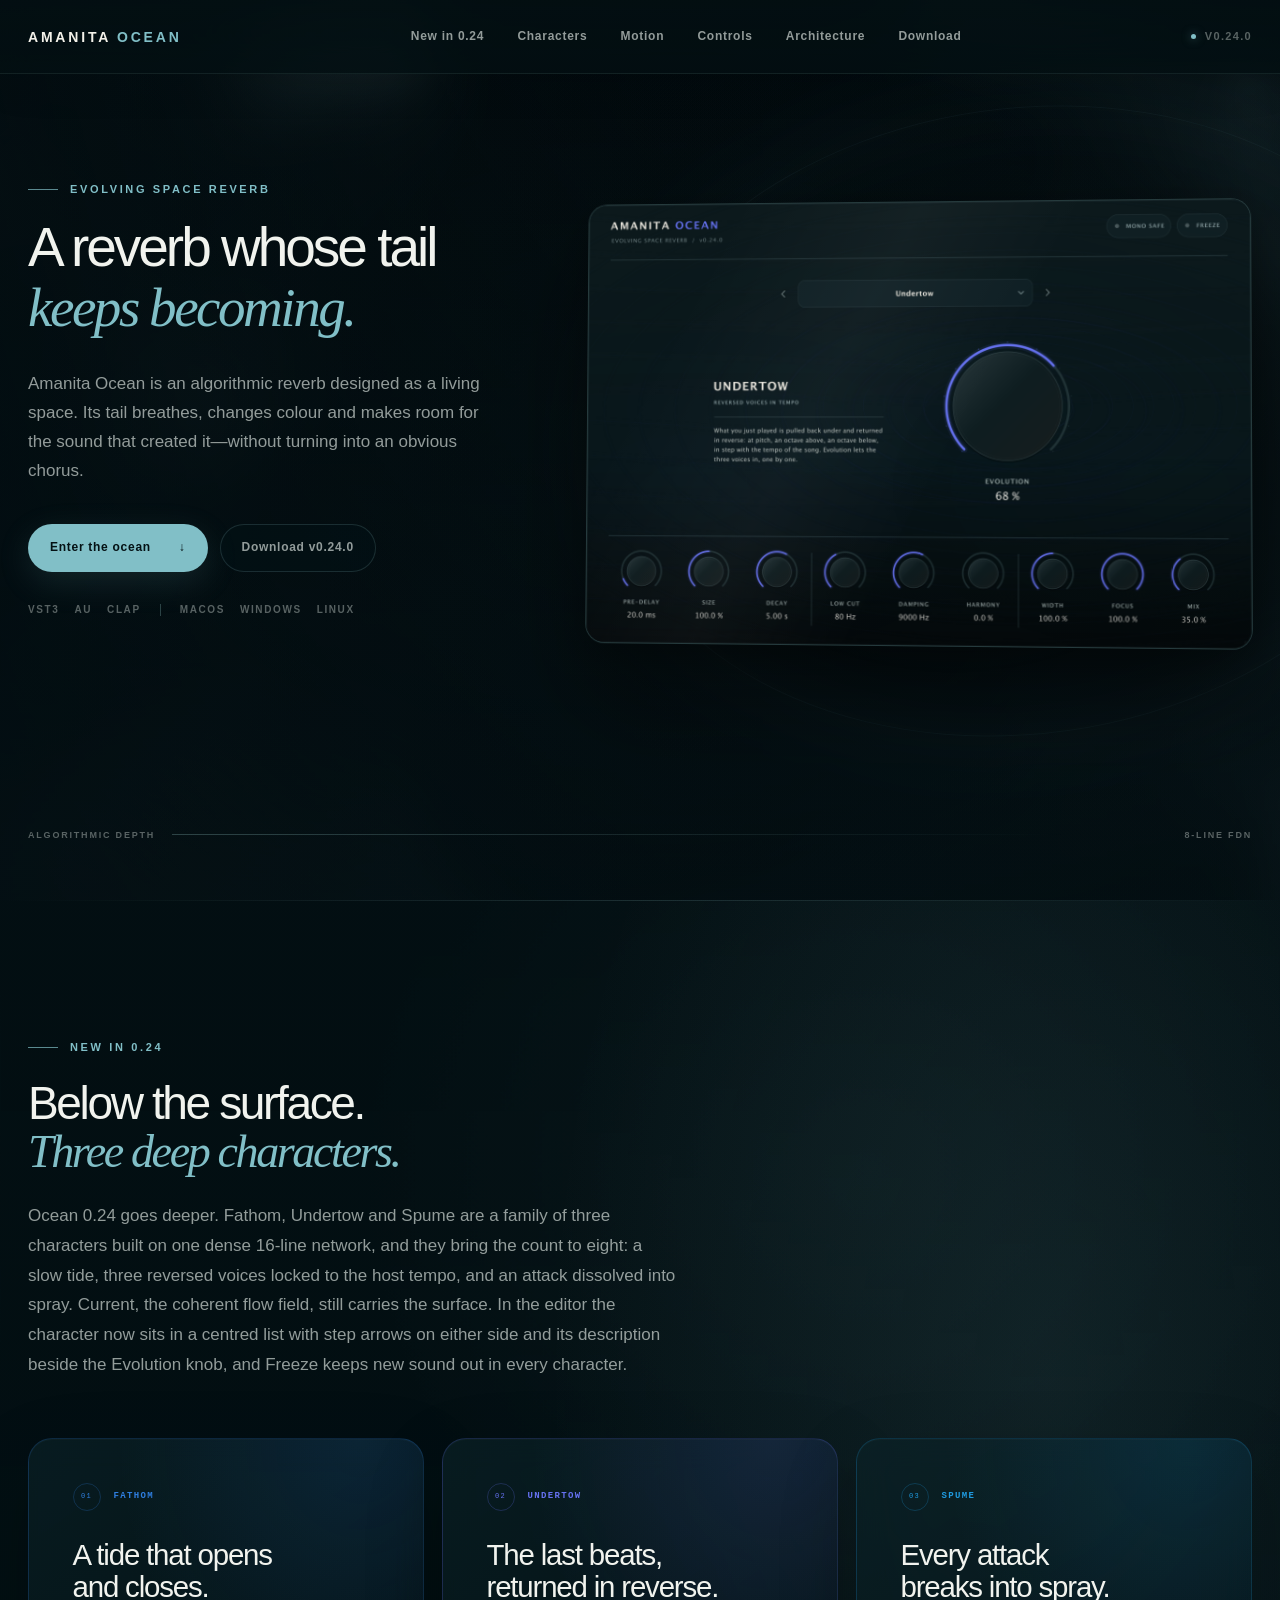
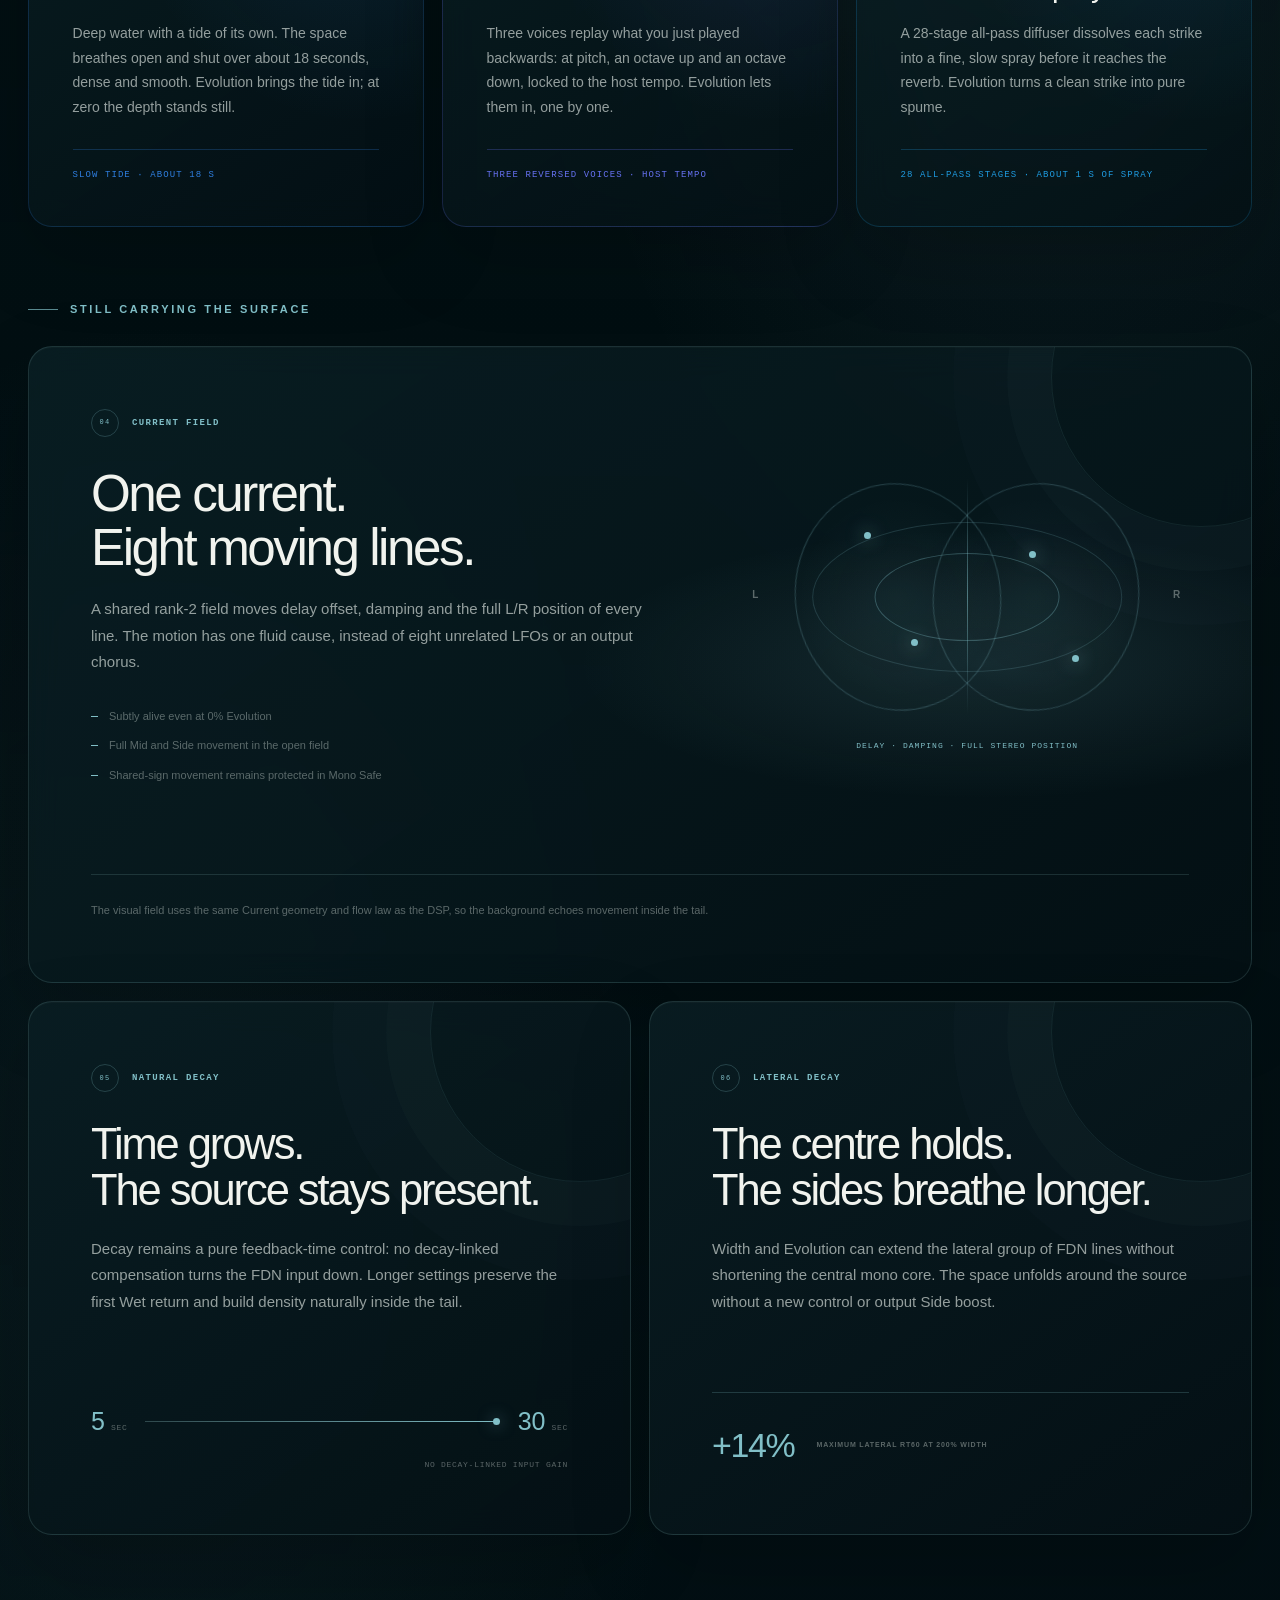
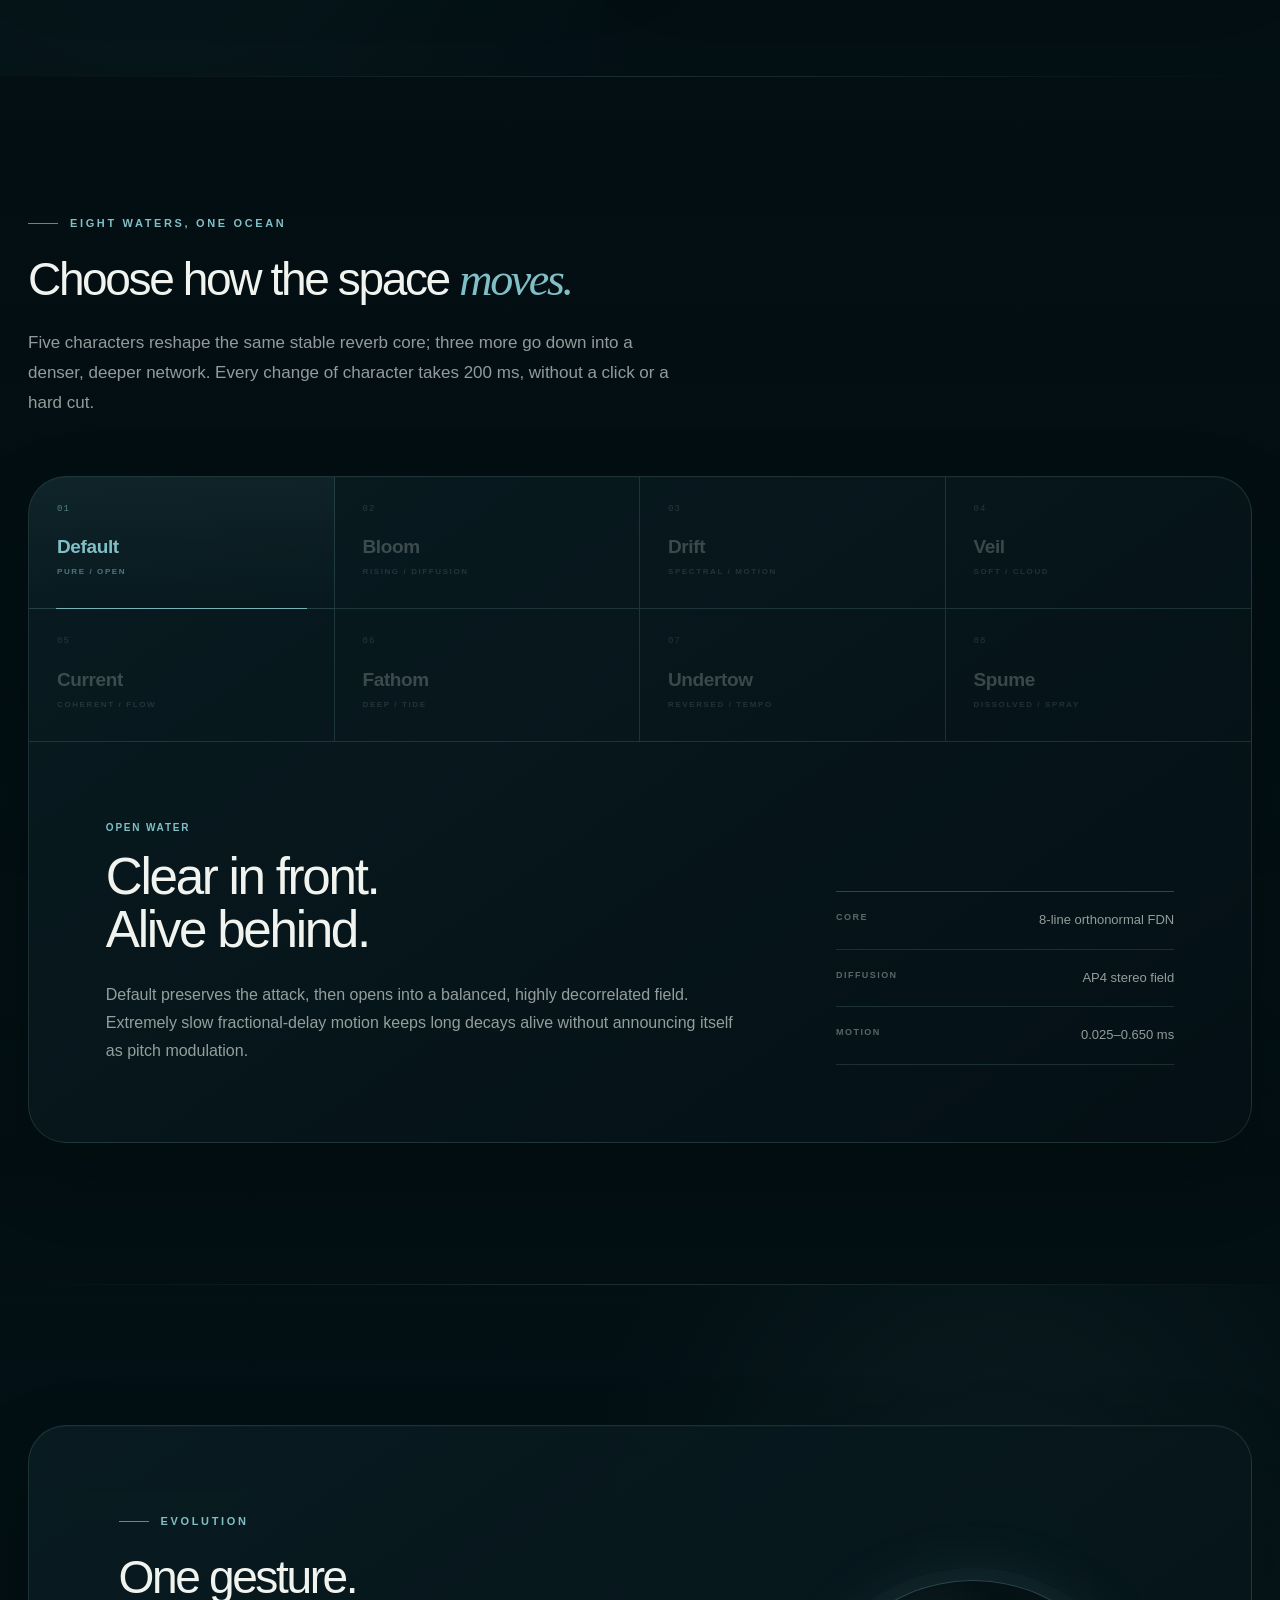
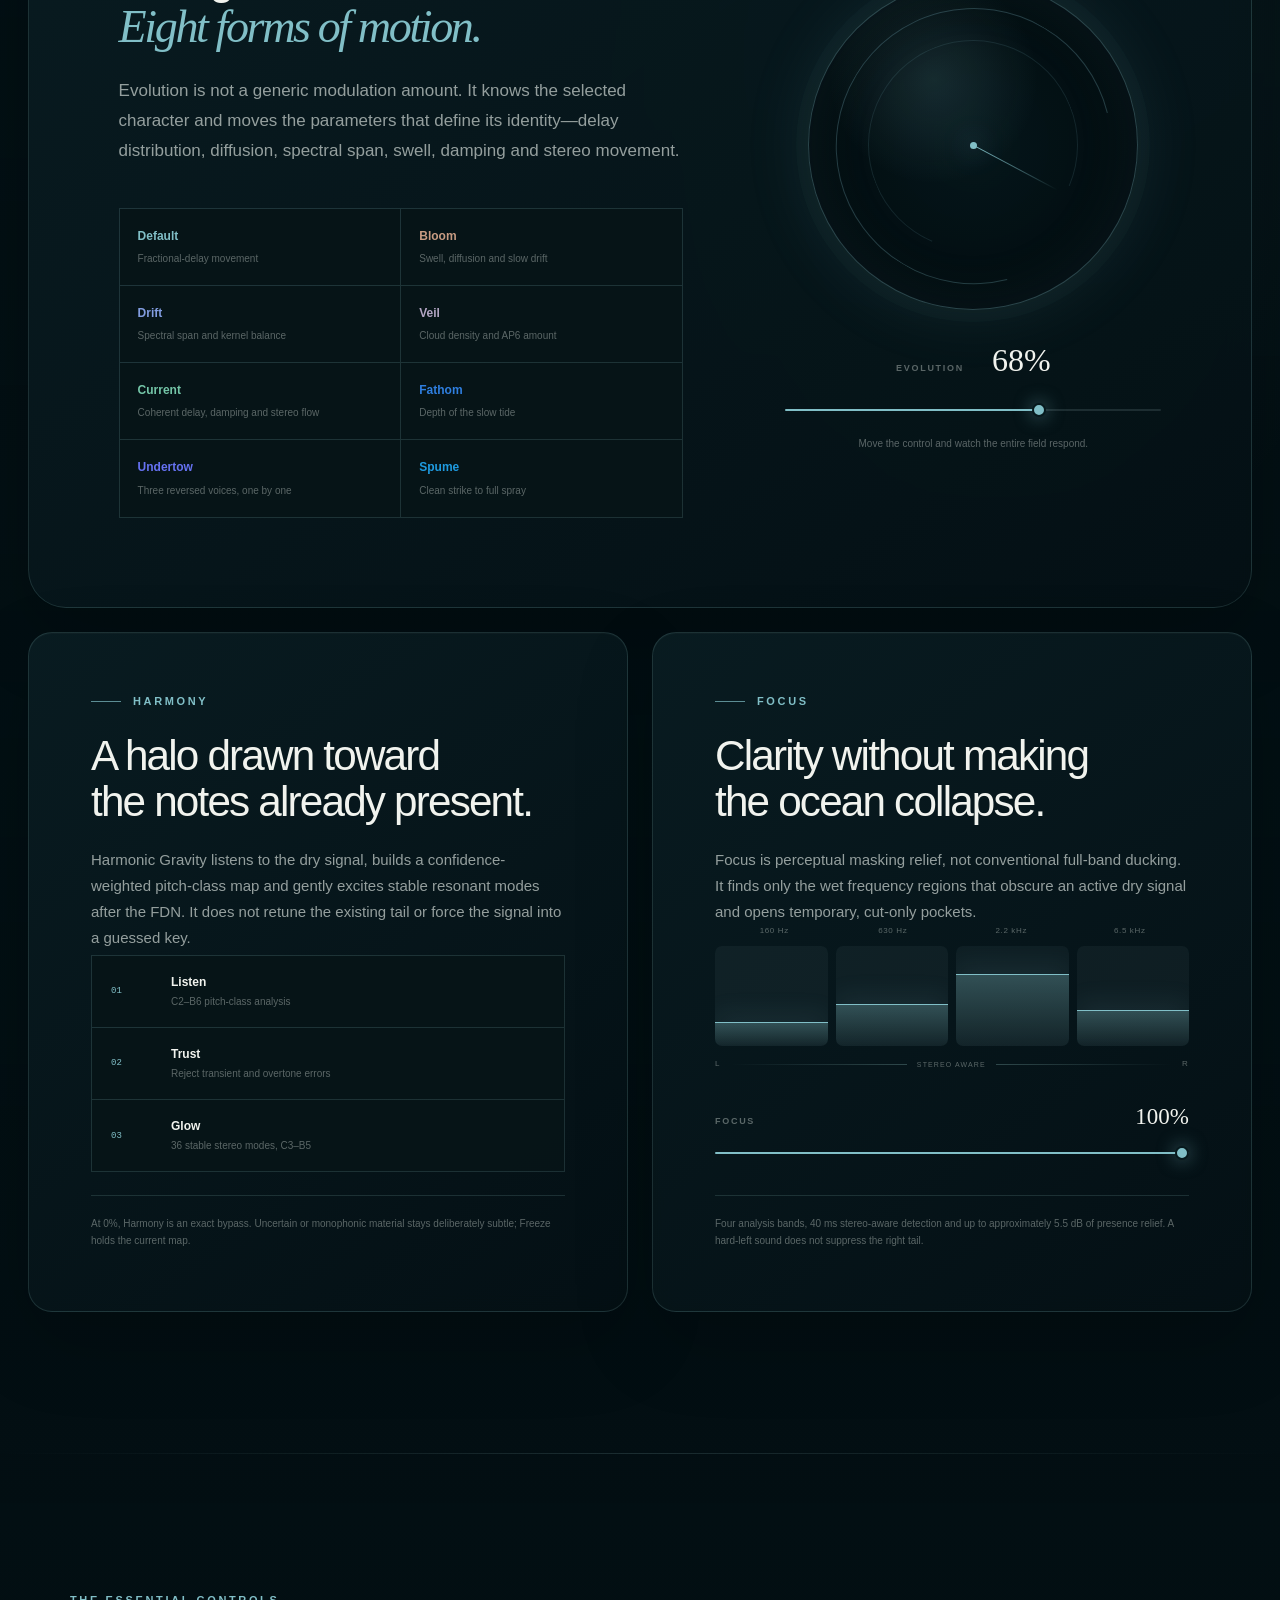
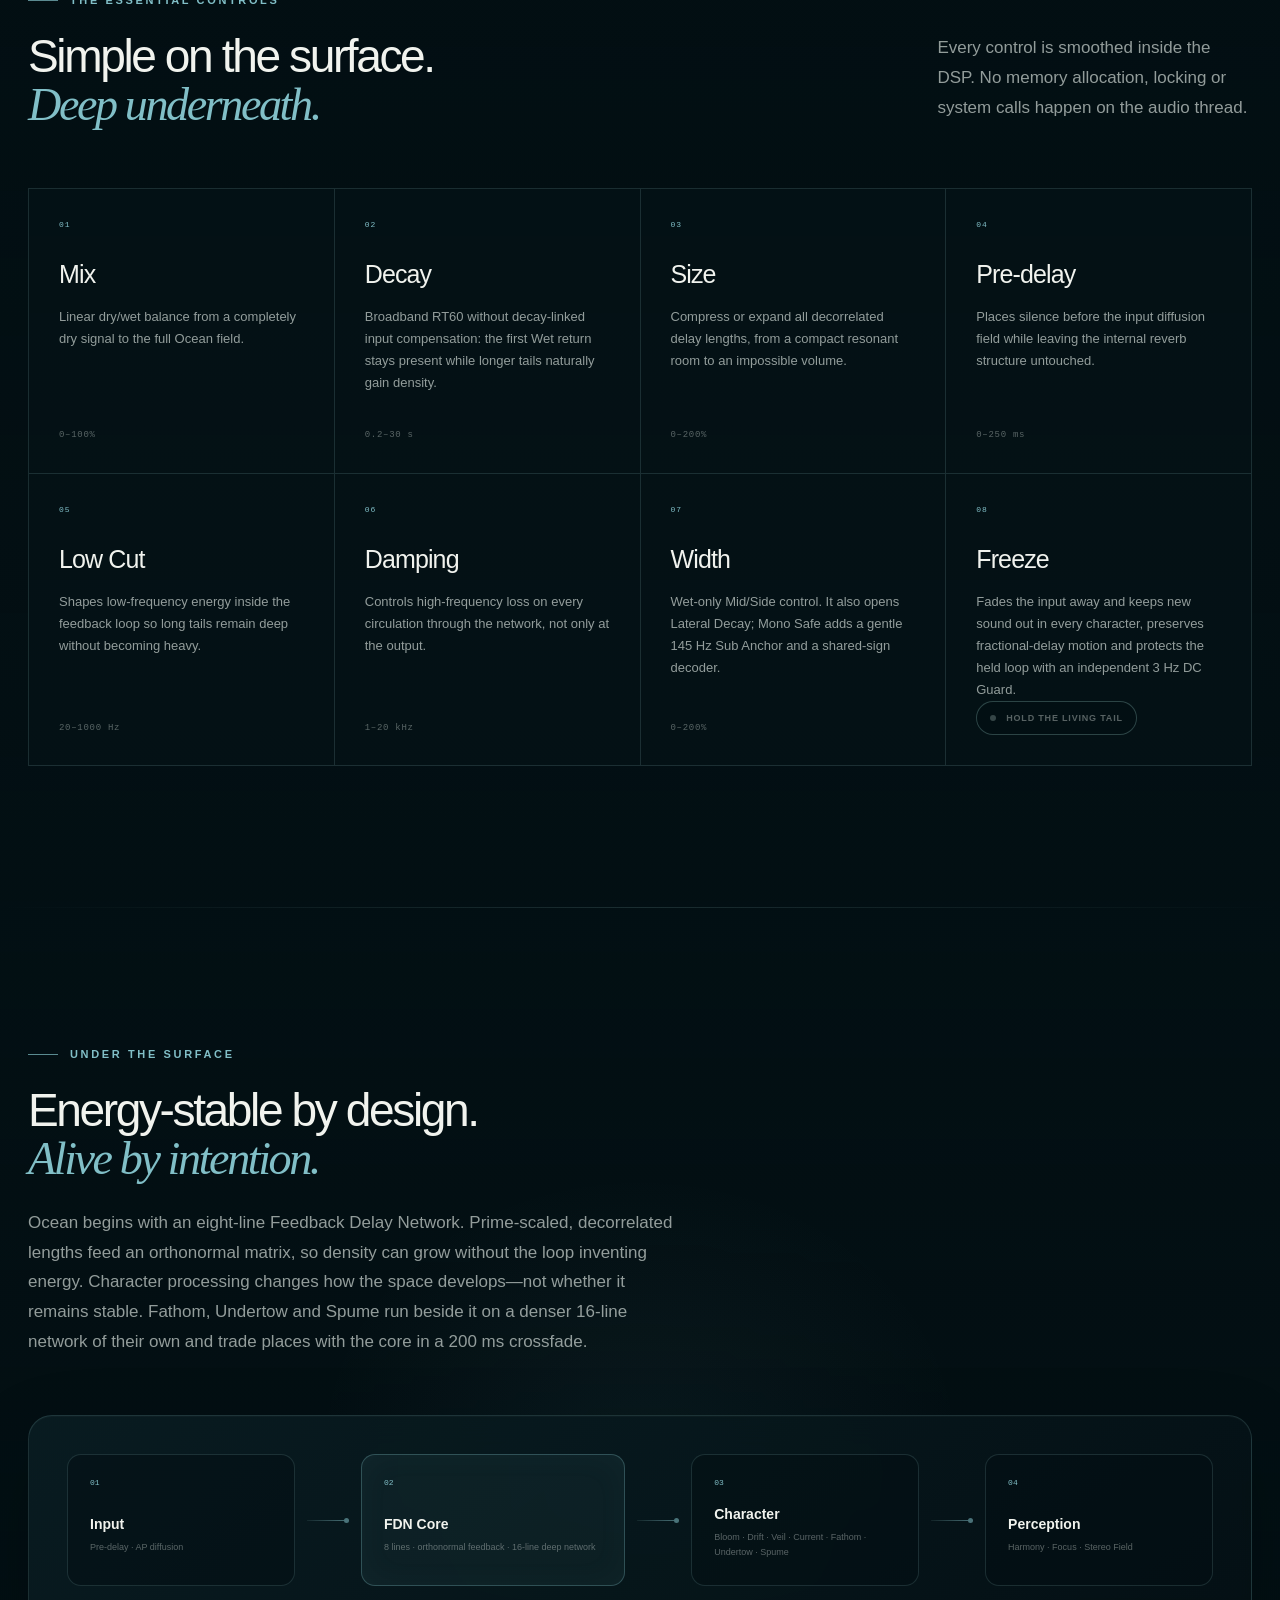
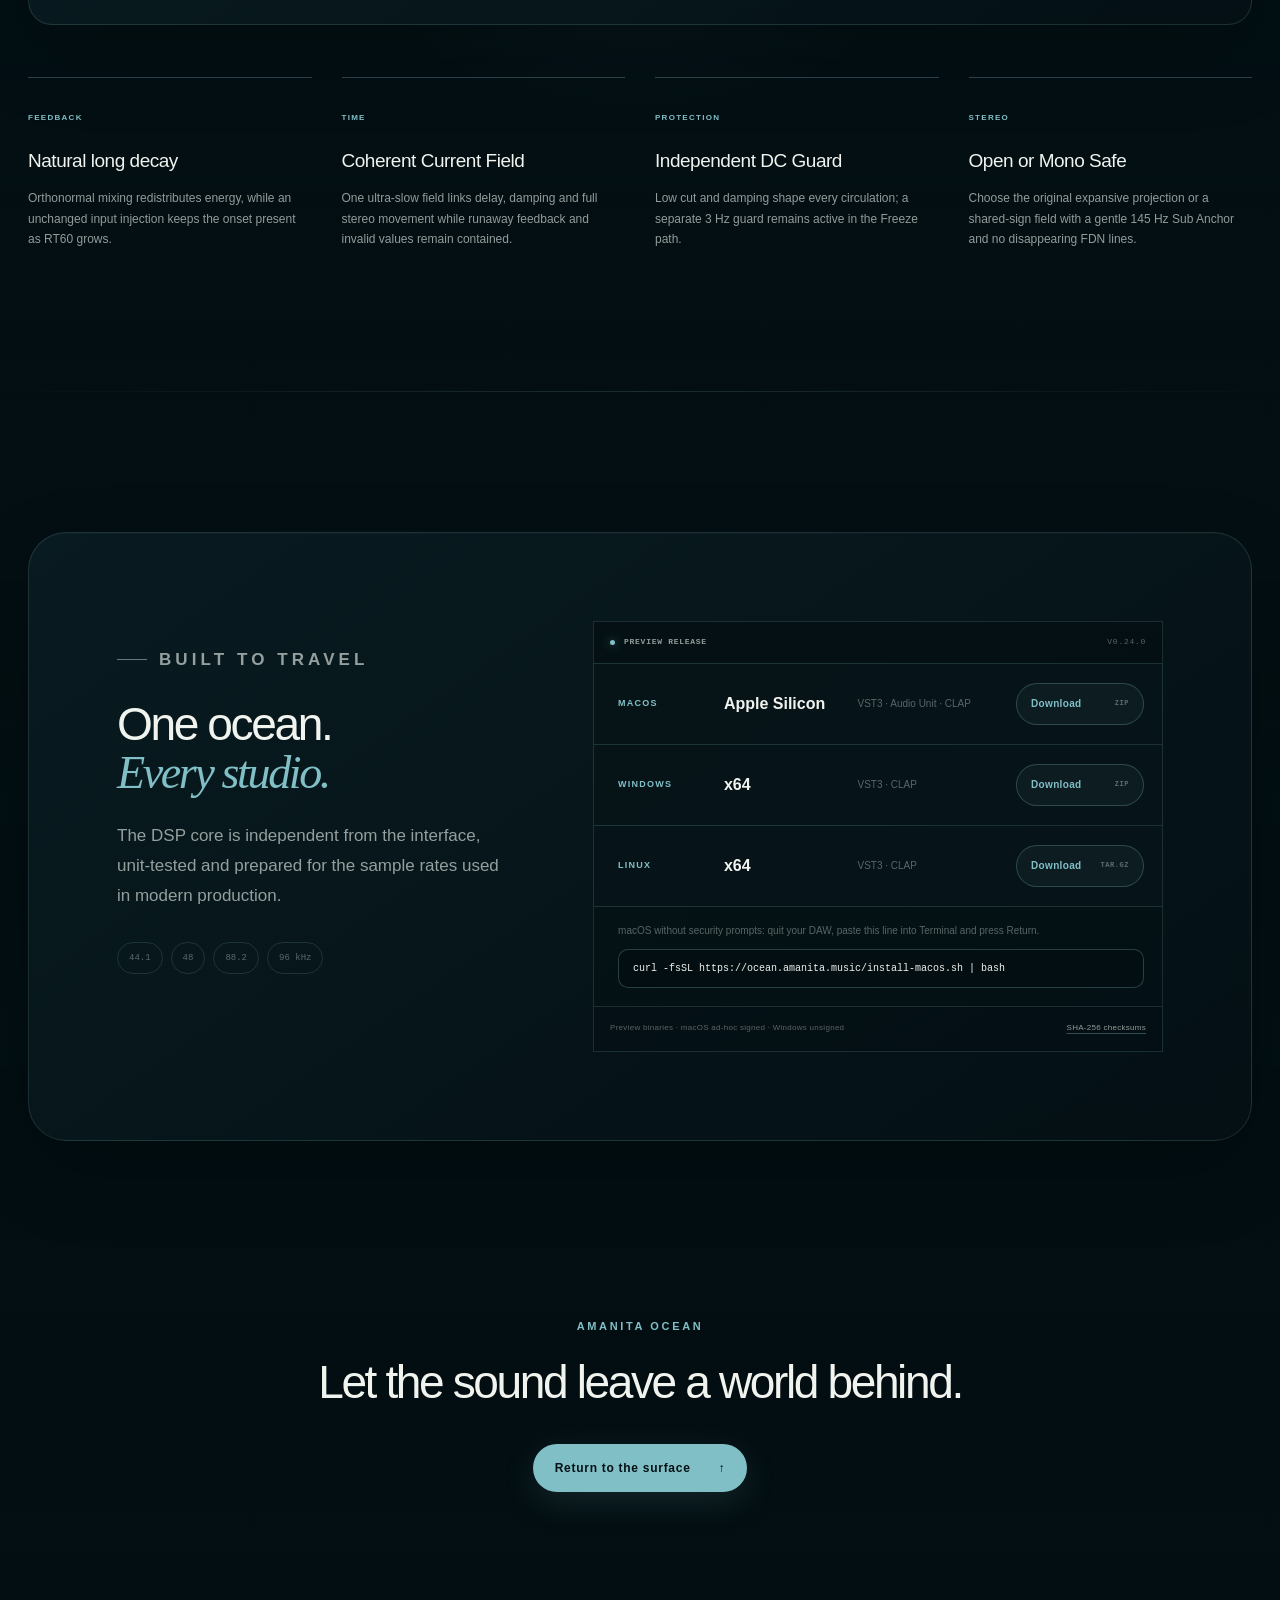
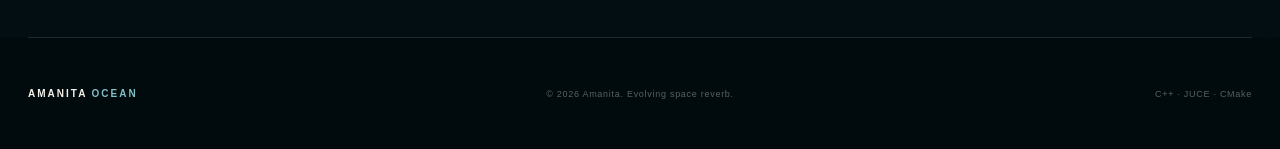
==== commit 0b201a34: "feat(site): publish v0.24.0 release - Site copy, structured data and screenshot for 0.24.0 and its e" ====
--- a/site/index.html
+++ b/site/index.html
@@ -7,13 +7,13 @@
   <meta name="color-scheme" content="dark">
 
   <title>Amanita Ocean — Evolving Space Reverb</title>
-  <meta name="description" content="Amanita Ocean is an algorithmic reverb with five living characters, coherent Current Field motion, harmonic gravity, stereo-aware focus and natural long decays.">
+  <meta name="description" content="Amanita Ocean is an algorithmic reverb with eight living characters, from open water to a deep family of slow tides, tempo-locked reversed voices and dissolving spray, with harmonic gravity, stereo-aware focus and natural long decays.">
   <meta name="keywords" content="algorithmic reverb, VST3 reverb, AU reverb, CLAP plugin, ambient reverb, psytrance reverb, music production">
   <link rel="canonical" href="https://ocean.amanita.music/">
 
   <meta property="og:type" content="website">
   <meta property="og:title" content="Amanita Ocean — Evolving Space Reverb">
-  <meta property="og:description" content="A reverb whose tail keeps becoming. Five living characters, coherent Current Field motion, Harmonic Gravity and stereo-aware Focus.">
+  <meta property="og:description" content="A reverb whose tail keeps becoming. Eight living characters, a deep family of tide, reversed voices and spray, Harmonic Gravity and stereo-aware Focus.">
   <meta property="og:url" content="https://ocean.amanita.music/">
   <meta property="og:image" content="https://ocean.amanita.music/assets/amanita-ocean-social.png">
   <meta property="og:image:width" content="1729">
@@ -26,7 +26,7 @@
   <meta name="twitter:image" content="https://ocean.amanita.music/assets/amanita-ocean-social.png">
 
   <link rel="icon" href="assets/favicon.svg" type="image/svg+xml">
-  <link rel="stylesheet" href="styles.css?v=0210-layout-2">
+  <link rel="stylesheet" href="styles.css?v=0240">
   <script
     defer
     src="https://stats.amanita.music/script.js"
@@ -42,11 +42,14 @@
     "image": "https://ocean.amanita.music/assets/amanita-ocean-social.png",
     "applicationCategory": "MultimediaApplication",
     "applicationSubCategory": "Audio effect plug-in",
-    "softwareVersion": "0.21.0",
+    "softwareVersion": "0.24.0",
     "operatingSystem": "macOS, Windows, Linux",
-    "description": "An algorithmic reverb with five evolving characters, coherent Current Field motion, harmonic gravity and stereo-aware masking relief.",
+    "description": "An algorithmic reverb with eight evolving characters, including a deep family of slow tides, tempo-locked reversed voices and dissolving spray, with coherent Current Field motion, harmonic gravity and stereo-aware masking relief.",
     "featureList": [
-      "Default, Bloom, Drift, Veil and Current reverb characters",
+      "Eight reverb characters: Default, Bloom, Drift, Veil, Current, Fathom, Undertow and Spume",
+      "Fathom: a slow tide that opens and closes over about 18 seconds",
+      "Undertow: three reversed voices at pitch, an octave up and an octave down, locked to the host tempo",
+      "Spume: a 28-stage all-pass diffuser that dissolves every attack into a fine spray",
       "Coherent Current Field delay, damping and stereo motion",
       "Evolution character macro",
       "Harmonic Gravity",
@@ -55,7 +58,8 @@
       "Evolution-linked Lateral Decay",
       "Mono Safe stereo field with a 145 Hz Sub Anchor",
       "Independent 3 Hz DC Guard during Freeze",
-      "Freeze",
+      "Freeze that keeps new sound out in every character",
+      "Character selector with previous and next step arrows",
       "VST3, Audio Unit and CLAP formats"
     ]
   }
@@ -76,7 +80,7 @@
       </a>
 
       <nav class="site-nav" aria-label="Primary navigation">
-        <a href="#new-in-021">New in 0.21</a>
+        <a href="#new-in-024">New in 0.24</a>
         <a href="#characters">Characters</a>
         <a href="#macros">Motion</a>
         <a href="#controls">Controls</a>
@@ -87,11 +91,11 @@
       <a
         class="header-version"
         href="#downloads"
-        aria-label="Download Amanita Ocean 0.21.0"
+        aria-label="Download Amanita Ocean 0.24.0"
         data-umami-event="open-downloads-header"
       >
         <span class="status-dot" aria-hidden="true"></span>
-        v0.21.0
+        v0.24.0
       </a>
     </div>
   </header>
@@ -122,7 +126,7 @@
               class="button button--quiet"
               href="#downloads"
               data-umami-event="open-downloads-hero"
-            >Download v0.21.0</a>
+            >Download v0.24.0</a>
           </div>
 
           <p class="format-line">
@@ -136,8 +140,8 @@
           <div class="product-halo" aria-hidden="true"></div>
           <figure class="plugin-frame">
             <img
-              src="assets/amanita-ocean-plugin.png?v=current-0210"
-              alt="Amanita Ocean plug-in interface showing the Current character"
+              src="assets/amanita-ocean-plugin.png?v=undertow-0240"
+              alt="Amanita Ocean 0.24.0 plug-in interface showing the Undertow character: a centred character selector with step arrows, a description beside the large Evolution knob and nine controls below"
               width="2880"
               height="1920"
               fetchpriority="high"
@@ -153,24 +157,74 @@
       </div>
     </section>
 
-    <section class="section release-highlights" id="new-in-021">
+    <section class="section release-highlights" id="new-in-024">
       <div class="page-width">
         <div class="section-heading release-highlights__heading" data-reveal>
-          <p class="eyebrow">New in 0.21</p>
-          <h2>One field.<br><em>Every line in motion.</em></h2>
+          <p class="eyebrow">New in 0.24</p>
+          <h2>Below the surface.<br><em>Three deep characters.</em></h2>
           <p>
-            Ocean 0.21 introduces Current: eight FDN lines moving as parts of
-            one coherent liquid volume. Decay now grows without pulling back
-            the first reflection, while Lateral Decay lets the space open
-            around a stable mono core.
+            Ocean 0.24 goes deeper. Fathom, Undertow and Spume are a family of
+            three characters built on one dense 16-line network, and they
+            bring the count to eight: a slow tide, three reversed voices
+            locked to the host tempo, and an attack dissolved into spray.
+            Current, the coherent flow field, still carries the surface. In
+            the editor the character now sits in a centred list with step
+            arrows on either side and its description beside the Evolution
+            knob, and Freeze keeps new sound out in every character.
           </p>
         </div>
+
+        <div class="deep-grid">
+          <article class="deep-card deep-card--fathom surface" data-reveal>
+            <div class="release-card__meta">
+              <span>01</span>
+              <b>Fathom</b>
+            </div>
+            <h3>A tide that opens<br>and closes.</h3>
+            <p>
+              Deep water with a tide of its own. The space breathes open and
+              shut over about 18 seconds, dense and smooth. Evolution brings
+              the tide in; at zero the depth stands still.
+            </p>
+            <small>Slow tide · about 18&nbsp;s</small>
+          </article>
+
+          <article class="deep-card deep-card--undertow surface" data-reveal>
+            <div class="release-card__meta">
+              <span>02</span>
+              <b>Undertow</b>
+            </div>
+            <h3>The last beats,<br>returned in reverse.</h3>
+            <p>
+              Three voices replay what you just played backwards: at pitch,
+              an octave up and an octave down, locked to the host tempo.
+              Evolution lets them in, one by one.
+            </p>
+            <small>Three reversed voices · host tempo</small>
+          </article>
+
+          <article class="deep-card deep-card--spume surface" data-reveal>
+            <div class="release-card__meta">
+              <span>03</span>
+              <b>Spume</b>
+            </div>
+            <h3>Every attack<br>breaks into spray.</h3>
+            <p>
+              A 28-stage all-pass diffuser dissolves each strike into a fine,
+              slow spray before it reaches the reverb. Evolution turns a
+              clean strike into pure spume.
+            </p>
+            <small>28 all-pass stages · about 1&nbsp;s of spray</small>
+          </article>
+        </div>
+
+        <p class="eyebrow release-highlights__sub" data-reveal>Still carrying the surface</p>
 
         <div class="release-grid">
           <article class="release-card release-card--stereo surface" data-reveal>
             <div class="release-card__copy">
               <div class="release-card__meta">
-                <span>01</span>
+                <span>04</span>
                 <b>Current Field</b>
               </div>
               <h3>One current.<br>Eight moving lines.</h3>
@@ -207,7 +261,7 @@
 
           <article class="release-card release-card--decay surface" data-reveal>
             <div class="release-card__meta">
-              <span>02</span>
+              <span>05</span>
               <b>Natural Decay</b>
             </div>
             <h3>Time grows.<br>The source stays present.</h3>
@@ -226,7 +280,7 @@
 
           <article class="release-card release-card--guard surface" data-reveal>
             <div class="release-card__meta">
-              <span>03</span>
+              <span>06</span>
               <b>Lateral Decay</b>
             </div>
             <h3>The centre holds.<br>The sides breathe longer.</h3>
@@ -247,11 +301,12 @@
     <section class="section characters" id="characters">
       <div class="page-width">
         <div class="section-heading" data-reveal>
-          <p class="eyebrow">Five currents, one ocean</p>
+          <p class="eyebrow">Eight waters, one ocean</p>
           <h2>Choose how the space <em>moves.</em></h2>
           <p>
-            Every character reshapes the same stable reverb core. Switching
-            characters morphs over 200&nbsp;ms, so the existing tail is never reset.
+            Five characters reshape the same stable reverb core; three more
+            go down into a denser, deeper network. Every change of character
+            takes 200&nbsp;ms, without a click or a hard cut.
           </p>
         </div>
 
@@ -331,6 +386,51 @@
               <span class="mode-tab__name">Current</span>
               <span class="mode-tab__descriptor">Coherent / Flow</span>
             </button>
+            <button
+              class="mode-tab"
+              type="button"
+              role="tab"
+              id="mode-tab-fathom"
+              aria-selected="false"
+              aria-controls="mode-panel-fathom"
+              tabindex="-1"
+              data-character="5"
+              data-umami-event="select-character-fathom"
+            >
+              <span class="mode-tab__number">06</span>
+              <span class="mode-tab__name">Fathom</span>
+              <span class="mode-tab__descriptor">Deep / Tide</span>
+            </button>
+            <button
+              class="mode-tab"
+              type="button"
+              role="tab"
+              id="mode-tab-undertow"
+              aria-selected="false"
+              aria-controls="mode-panel-undertow"
+              tabindex="-1"
+              data-character="6"
+              data-umami-event="select-character-undertow"
+            >
+              <span class="mode-tab__number">07</span>
+              <span class="mode-tab__name">Undertow</span>
+              <span class="mode-tab__descriptor">Reversed / Tempo</span>
+            </button>
+            <button
+              class="mode-tab"
+              type="button"
+              role="tab"
+              id="mode-tab-spume"
+              aria-selected="false"
+              aria-controls="mode-panel-spume"
+              tabindex="-1"
+              data-character="7"
+              data-umami-event="select-character-spume"
+            >
+              <span class="mode-tab__number">08</span>
+              <span class="mode-tab__name">Spume</span>
+              <span class="mode-tab__descriptor">Dissolved / Spray</span>
+            </button>
           </div>
 
           <div class="mode-panels">
@@ -342,7 +442,7 @@
               data-character-panel="0"
             >
               <div class="mode-panel__statement">
-                <p class="mode-kicker">The reference space</p>
+                <p class="mode-kicker">Open water</p>
                 <h3>Clear in front.<br>Alive behind.</h3>
                 <p>
                   Default preserves the attack, then opens into a balanced,
@@ -502,6 +602,111 @@
                 </div>
               </dl>
             </article>
+
+            <article
+              class="mode-panel"
+              id="mode-panel-fathom"
+              role="tabpanel"
+              aria-labelledby="mode-tab-fathom"
+              data-character-panel="5"
+              hidden
+            >
+              <div class="mode-panel__statement">
+                <p class="mode-kicker">Deep water, slow tide</p>
+                <h3>A depth that<br>breathes on its own.</h3>
+                <p>
+                  Fathom is the first of the deep family: a dense, smooth
+                  space with a tide of its own. Slow filtered voices open and
+                  close the room over about 18 seconds, like the dark below
+                  the light. Evolution brings the tide in; at zero the depth
+                  stands perfectly still.
+                </p>
+              </div>
+              <dl class="mode-panel__facts">
+                <div>
+                  <dt>Core</dt>
+                  <dd>Dense 16-line network</dd>
+                </div>
+                <div>
+                  <dt>Tide</dt>
+                  <dd>About 18 seconds</dd>
+                </div>
+                <div>
+                  <dt>Evolution</dt>
+                  <dd>Still depth to full tide</dd>
+                </div>
+              </dl>
+            </article>
+
+            <article
+              class="mode-panel"
+              id="mode-panel-undertow"
+              role="tabpanel"
+              aria-labelledby="mode-tab-undertow"
+              data-character-panel="6"
+              hidden
+            >
+              <div class="mode-panel__statement">
+                <p class="mode-kicker">Pulled back under</p>
+                <h3>What you played<br>returns in reverse.</h3>
+                <p>
+                  Undertow takes the last beats under and sends them back
+                  reversed, through three voices: at pitch, an octave up and
+                  an octave down. Their phrases are cut to the bar and follow
+                  the tempo and position of the host, so the pull always lands
+                  in time. Evolution lets the voices in, one by one.
+                </p>
+              </div>
+              <dl class="mode-panel__facts">
+                <div>
+                  <dt>Voices</dt>
+                  <dd>At pitch · octave up · octave down</dd>
+                </div>
+                <div>
+                  <dt>Phrases</dt>
+                  <dd>1/3, 1/2 and 2/3 of a bar</dd>
+                </div>
+                <div>
+                  <dt>Sync</dt>
+                  <dd>Host tempo and position</dd>
+                </div>
+              </dl>
+            </article>
+
+            <article
+              class="mode-panel"
+              id="mode-panel-spume"
+              role="tabpanel"
+              aria-labelledby="mode-tab-spume"
+              data-character-panel="7"
+              hidden
+            >
+              <div class="mode-panel__statement">
+                <p class="mode-kicker">The wave breaks first</p>
+                <h3>Every strike<br>becomes spray.</h3>
+                <p>
+                  Spume breaks every sound before it reaches the deep. A
+                  28-stage all-pass diffuser spreads each attack into a fine,
+                  slow spray that hangs for about a second and then sinks into
+                  the reverb below. Evolution moves from a clean strike to
+                  pure spume.
+                </p>
+              </div>
+              <dl class="mode-panel__facts">
+                <div>
+                  <dt>Diffuser</dt>
+                  <dd>28 all-pass stages</dd>
+                </div>
+                <div>
+                  <dt>Spray</dt>
+                  <dd>About one second</dd>
+                </div>
+                <div>
+                  <dt>Evolution</dt>
+                  <dd>Clean strike to pure spume</dd>
+                </div>
+              </dl>
+            </article>
           </div>
         </div>
       </div>
@@ -512,7 +717,7 @@
         <div class="macro-feature macro-feature--evolution surface" data-reveal>
           <div class="macro-feature__copy">
             <p class="eyebrow">Evolution</p>
-            <h2>One gesture.<br><em>Five forms of motion.</em></h2>
+            <h2>One gesture.<br><em>Eight forms of motion.</em></h2>
             <p>
               Evolution is not a generic modulation amount. It knows the
               selected character and moves the parameters that define its
@@ -526,6 +731,9 @@
               <li><b>Drift</b><span>Spectral span and kernel balance</span></li>
               <li><b>Veil</b><span>Cloud density and AP6 amount</span></li>
               <li><b>Current</b><span>Coherent delay, damping and stereo flow</span></li>
+              <li><b>Fathom</b><span>Depth of the slow tide</span></li>
+              <li><b>Undertow</b><span>Three reversed voices, one by one</span></li>
+              <li><b>Spume</b><span>Clean strike to full spray</span></li>
             </ul>
           </div>
 
@@ -700,7 +908,7 @@
           <article class="control-card control-card--freeze" data-reveal>
             <span class="control-card__index">08</span>
             <h3>Freeze</h3>
-            <p>Fades the input away, preserves fractional-delay motion and keeps the held loop protected by an independent 3 Hz DC Guard.</p>
+            <p>Fades the input away and keeps new sound out in every character, preserves fractional-delay motion and protects the held loop with an independent 3 Hz DC Guard.</p>
             <button
               class="freeze-demo"
               type="button"
@@ -725,7 +933,9 @@
             Ocean begins with an eight-line Feedback Delay Network. Prime-scaled,
             decorrelated lengths feed an orthonormal matrix, so density can grow
             without the loop inventing energy. Character processing changes how
-            the space develops—not whether it remains stable.
+            the space develops—not whether it remains stable. Fathom, Undertow
+            and Spume run beside it on a denser 16-line network of their own
+            and trade places with the core in a 200&nbsp;ms crossfade.
           </p>
         </div>
 
@@ -739,13 +949,13 @@
           <div class="signal-node signal-node--core">
             <span>02</span>
             <b>FDN Core</b>
-            <small>8 lines · orthonormal feedback</small>
+            <small>8 lines · orthonormal feedback · 16-line deep network</small>
           </div>
           <i aria-hidden="true"></i>
           <div class="signal-node">
             <span>03</span>
             <b>Character</b>
-            <small>Bloom · Drift · Veil · Current</small>
+            <small>Bloom · Drift · Veil · Current · Fathom · Undertow · Spume</small>
           </div>
           <i aria-hidden="true"></i>
           <div class="signal-node">
@@ -801,7 +1011,7 @@
                 <span class="status-dot" aria-hidden="true"></span>
                 <strong>Preview release</strong>
               </div>
-              <span>v0.21.0</span>
+              <span>v0.24.0</span>
             </div>
 
             <div class="platform-list">
@@ -811,9 +1021,9 @@
                 <p>VST3 · Audio Unit · CLAP</p>
                 <a
                   class="download-button"
-                  href="downloads/0.21.0/Amanita-Ocean-0.21.0-macOS-arm64.zip"
+                  href="downloads/0.24.0/Amanita-Ocean-0.24.0-macOS-arm64.zip"
                   download
-                  aria-label="Download Amanita Ocean 0.21.0 for macOS Apple Silicon"
+                  aria-label="Download Amanita Ocean 0.24.0 for macOS Apple Silicon"
                   data-umami-event="download-macos-arm64"
                 >
                   <span>Download</span>
@@ -826,9 +1036,9 @@
                 <p>VST3 · CLAP</p>
                 <a
                   class="download-button"
-                  href="downloads/0.21.0/Amanita-Ocean-0.21.0-Windows-x64.zip"
+                  href="downloads/0.24.0/Amanita-Ocean-0.24.0-Windows-x64.zip"
                   download
-                  aria-label="Download Amanita Ocean 0.21.0 for Windows x64"
+                  aria-label="Download Amanita Ocean 0.24.0 for Windows x64"
                   data-umami-event="download-windows-x64"
                 >
                   <span>Download</span>
@@ -841,9 +1051,9 @@
                 <p>VST3 · CLAP</p>
                 <a
                   class="download-button"
-                  href="downloads/0.21.0/Amanita-Ocean-0.21.0-Linux-x64.tar.gz"
+                  href="downloads/0.24.0/Amanita-Ocean-0.24.0-Linux-x64.tar.gz"
                   download
-                  aria-label="Download Amanita Ocean 0.21.0 for Linux x64"
+                  aria-label="Download Amanita Ocean 0.24.0 for Linux x64"
                   data-umami-event="download-linux-x64"
                 >
                   <span>Download</span>
@@ -852,10 +1062,18 @@
               </article>
             </div>
 
+            <div class="terminal-install">
+              <p>macOS without security prompts: quit your DAW, paste this line into Terminal and press Return.</p>
+              <code
+                class="install-command"
+                data-umami-event="select-macos-terminal-install"
+              >curl -fsSL https://ocean.amanita.music/install-macos.sh | bash</code>
+            </div>
+
             <div class="release-foot">
               <p>Preview binaries · macOS ad-hoc signed · Windows unsigned</p>
               <a
-                href="downloads/0.21.0/SHA256SUMS.txt"
+                href="downloads/0.24.0/SHA256SUMS.txt"
                 data-umami-event="download-sha256-manifest"
               >SHA-256 checksums</a>
             </div>
--- a/site/styles.css
+++ b/site/styles.css
@@ -40,6 +40,21 @@
   --accent-rgb: 116, 198, 168;
 }
 
+:root[data-character="fathom"] {
+  --accent: #2f7fe0;
+  --accent-rgb: 47, 127, 224;
+}
+
+:root[data-character="undertow"] {
+  --accent: #6672f2;
+  --accent-rgb: 102, 114, 242;
+}
+
+:root[data-character="spume"] {
+  --accent: #1f9be0;
+  --accent-rgb: 31, 155, 224;
+}
+
 *,
 *::before,
 *::after {
@@ -360,7 +375,7 @@
 
 .hero h1 {
   max-width: 720px;
-  font-size: clamp(52px, 5.1vw, 80px);
+  font-size: clamp(38px, 4.3vw, 64px);
   font-weight: 480;
   letter-spacing: -0.055em;
   line-height: 0.98;
@@ -369,7 +384,7 @@
 .hero h1 em {
   display: inline-block;
   margin-top: 0.1em;
-  font-size: 1.08em;
+  font-size: 1em;
   letter-spacing: -0.045em;
 }
 
@@ -559,7 +574,7 @@
 .section-heading h2,
 .macro-feature h2,
 .formats h2 {
-  font-size: clamp(42px, 5vw, 70px);
+  font-size: clamp(32px, 3.6vw, 50px);
   font-weight: 420;
   letter-spacing: -0.052em;
   line-height: 1.05;
@@ -602,6 +617,69 @@
   display: grid;
   grid-template-columns: repeat(2, minmax(0, 1fr));
   gap: 18px;
+}
+
+.deep-grid {
+  display: grid;
+  grid-template-columns: repeat(3, minmax(0, 1fr));
+  gap: 18px;
+}
+
+.deep-card {
+  --accent: #2f7fe0;
+  --accent-rgb: 47, 127, 224;
+  position: relative;
+  display: flex;
+  flex-direction: column;
+  min-width: 0;
+  padding: clamp(30px, 3.4vw, 44px);
+  border-color: rgba(var(--accent-rgb), 0.2);
+  border-radius: var(--radius-md);
+  background:
+    radial-gradient(ellipse at 84% 0%, rgba(var(--accent-rgb), 0.13), transparent 52%),
+    linear-gradient(145deg, rgba(11, 34, 39, 0.68), rgba(4, 16, 20, 0.74));
+  overflow: hidden;
+}
+
+.deep-card--undertow {
+  --accent: #6672f2;
+  --accent-rgb: 102, 114, 242;
+}
+
+.deep-card--spume {
+  --accent: #1f9be0;
+  --accent-rgb: 31, 155, 224;
+}
+
+.deep-card h3 {
+  margin-top: 28px;
+  font-size: clamp(25px, 2.3vw, 33px);
+  font-weight: 420;
+  letter-spacing: -0.04em;
+  line-height: 1.1;
+}
+
+.deep-card > p {
+  margin-top: 18px;
+  margin-bottom: 30px;
+  color: var(--ink-muted);
+  font-size: 14px;
+  line-height: 1.74;
+}
+
+.deep-card > small {
+  margin-top: auto;
+  padding-top: 18px;
+  border-top: 1px solid rgba(var(--accent-rgb), 0.26);
+  color: var(--accent);
+  font-family: ui-monospace, SFMono-Regular, Menlo, monospace;
+  font-size: 9px;
+  letter-spacing: 0.12em;
+  text-transform: uppercase;
+}
+
+.release-highlights__sub {
+  margin: 76px 0 30px;
 }
 
 .release-card {
@@ -977,8 +1055,16 @@
 
 .mode-tabs {
   display: grid;
-  grid-template-columns: repeat(5, 1fr);
+  grid-template-columns: repeat(4, 1fr);
   border-bottom: 1px solid var(--line);
+}
+
+.mode-tab:nth-child(-n + 4) {
+  border-bottom: 1px solid var(--line);
+}
+
+.mode-tab:nth-child(4n) {
+  border-right: 0;
 }
 
 .mode-tab {
@@ -1097,7 +1183,7 @@
 
 .mode-panel h3 {
   max-width: 680px;
-  font-size: clamp(38px, 4vw, 57px);
+  font-size: clamp(34px, 4vw, 54px);
   font-weight: 420;
   letter-spacing: -0.045em;
   line-height: 1.05;
@@ -1204,8 +1290,16 @@
   color: #74c6a8;
 }
 
-.character-map li:nth-child(5) {
-  grid-column: 1 / -1;
+.character-map li:nth-child(6) b {
+  color: #2f7fe0;
+}
+
+.character-map li:nth-child(7) b {
+  color: #6672f2;
+}
+
+.character-map li:nth-child(8) b {
+  color: #1f9be0;
 }
 
 .character-map span {
@@ -1927,6 +2021,40 @@
   outline-offset: 3px;
 }
 
+.terminal-install {
+  display: grid;
+  gap: 10px;
+  padding: 16px 18px 18px 24px;
+  border: 1px solid var(--line);
+  border-top: 0;
+  background: rgba(4, 17, 21, 0.91);
+}
+
+.terminal-install p {
+  color: var(--ink-faint);
+  font-size: 10px;
+}
+
+.install-command {
+  display: block;
+  padding: 11px 14px;
+  border: 1px solid rgba(var(--accent-rgb), 0.28);
+  border-radius: 10px;
+  color: var(--ink);
+  background: rgba(3, 15, 18, 0.72);
+  font-family: ui-monospace, SFMono-Regular, Menlo, monospace;
+  font-size: 10px;
+  line-height: 1.5;
+  overflow-wrap: anywhere;
+  user-select: all;
+  -webkit-user-select: all;
+  transition: border-color 0.35s ease;
+}
+
+.install-command:hover {
+  border-color: rgba(var(--accent-rgb), 0.58);
+}
+
 .release-foot {
   display: flex;
   gap: 20px;
@@ -2044,10 +2172,6 @@
     gap: 36px;
   }
 
-  .hero h1 {
-    font-size: clamp(50px, 6vw, 68px);
-  }
-
   .signal-chain {
     grid-template-columns: repeat(4, 1fr);
   }
@@ -2125,12 +2249,16 @@
     border-right: 0;
   }
 
-  .mode-tab:nth-child(-n + 4) {
+  .mode-tab:nth-child(-n + 6) {
     border-bottom: 1px solid var(--line);
   }
 
-  .mode-tab:last-child {
-    grid-column: 1 / -1;
+  .deep-grid {
+    grid-template-columns: 1fr;
+  }
+
+  .release-highlights__sub {
+    margin-top: 56px;
   }
 
   .mode-panel {
@@ -2193,10 +2321,6 @@
     padding-top: calc(var(--header-height) + 55px);
   }
 
-  .hero h1 {
-    font-size: clamp(43px, 13vw, 60px);
-  }
-
   .hero__lead {
     font-size: 16px;
   }
@@ -2230,12 +2354,6 @@
     margin-bottom: 42px;
   }
 
-  .section-heading h2,
-  .macro-feature h2,
-  .formats h2 {
-    font-size: clamp(38px, 11.5vw, 52px);
-  }
-
   .mode-tab {
     min-height: 112px;
     padding: 20px;
@@ -2244,10 +2362,6 @@
   .mode-panel {
     min-height: 0;
     padding: 34px 24px 40px;
-  }
-
-  .mode-panel h3 {
-    font-size: 36px;
   }
 
   .mode-panel__facts > div {
@@ -2338,6 +2452,10 @@
   .download-button {
     width: 100%;
     margin-top: 14px;
+  }
+
+  .terminal-install {
+    padding: 18px 22px 22px;
   }
 
   .release-foot {
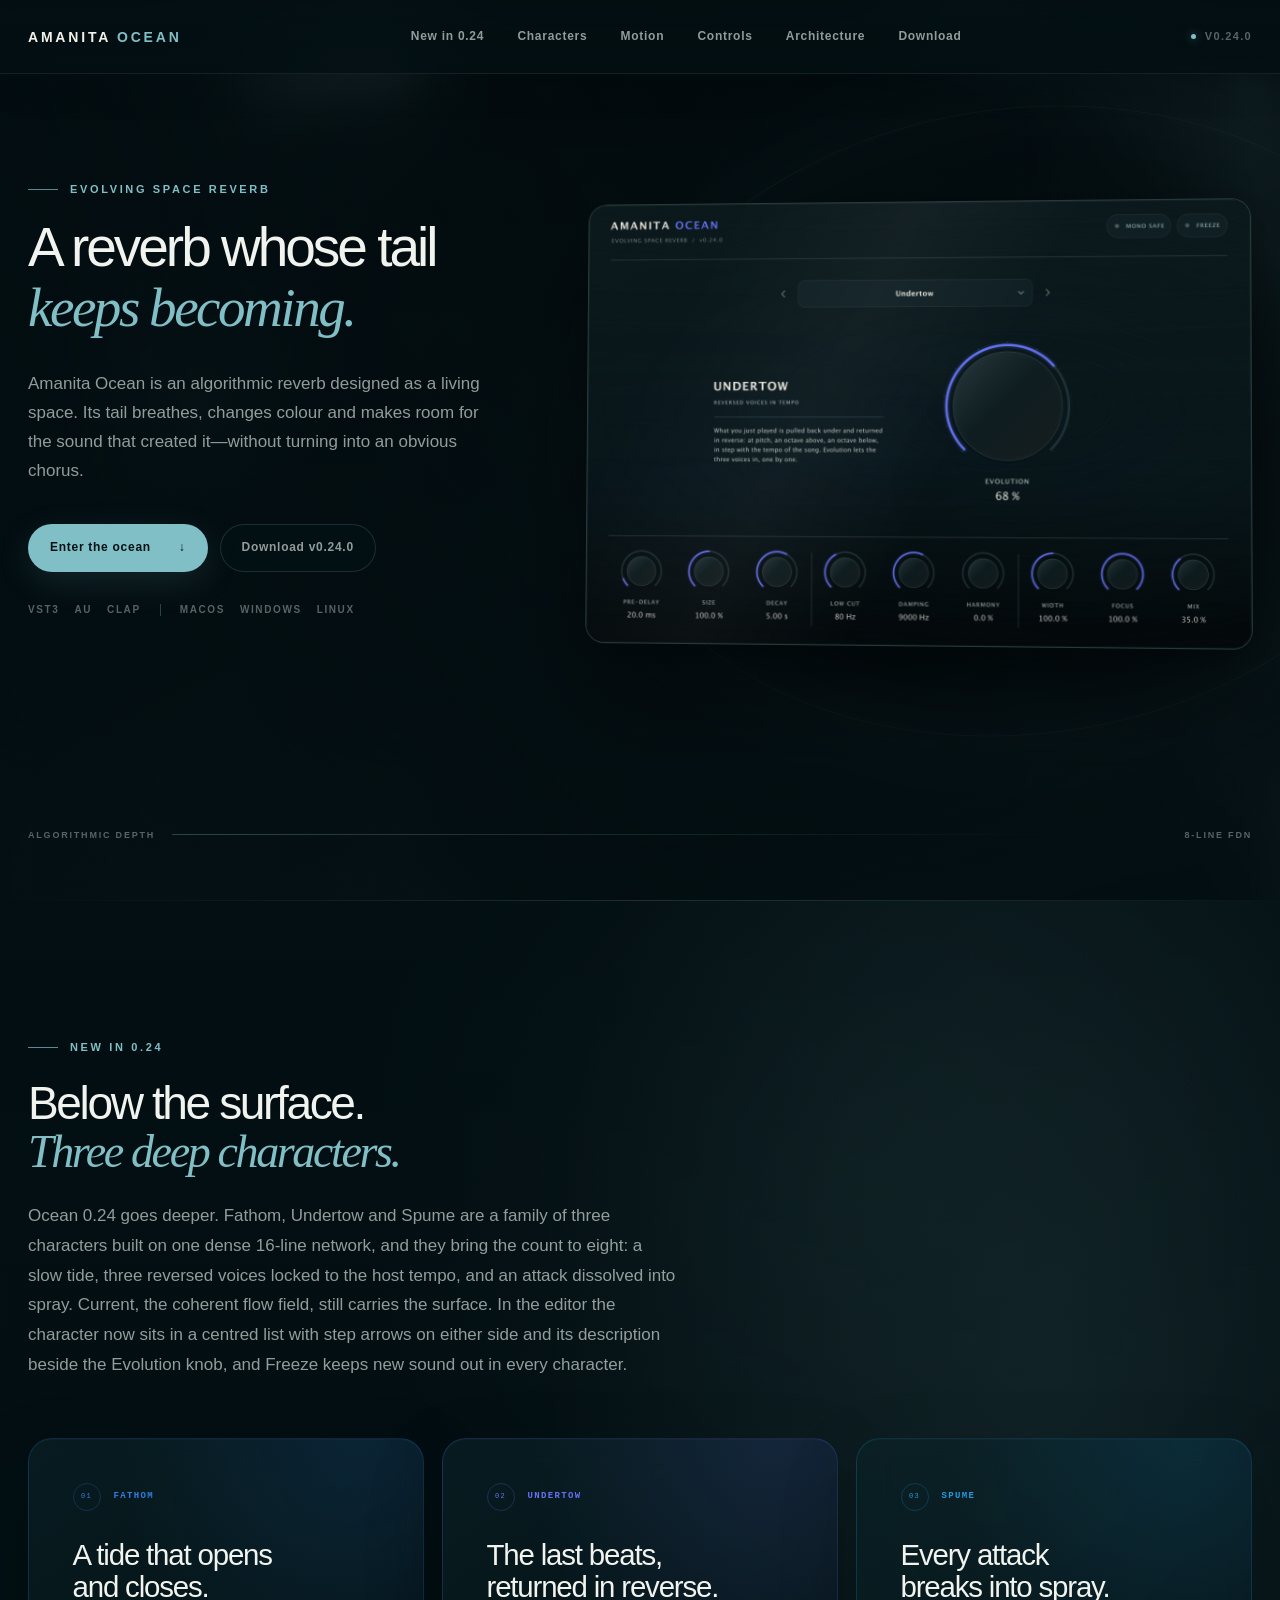
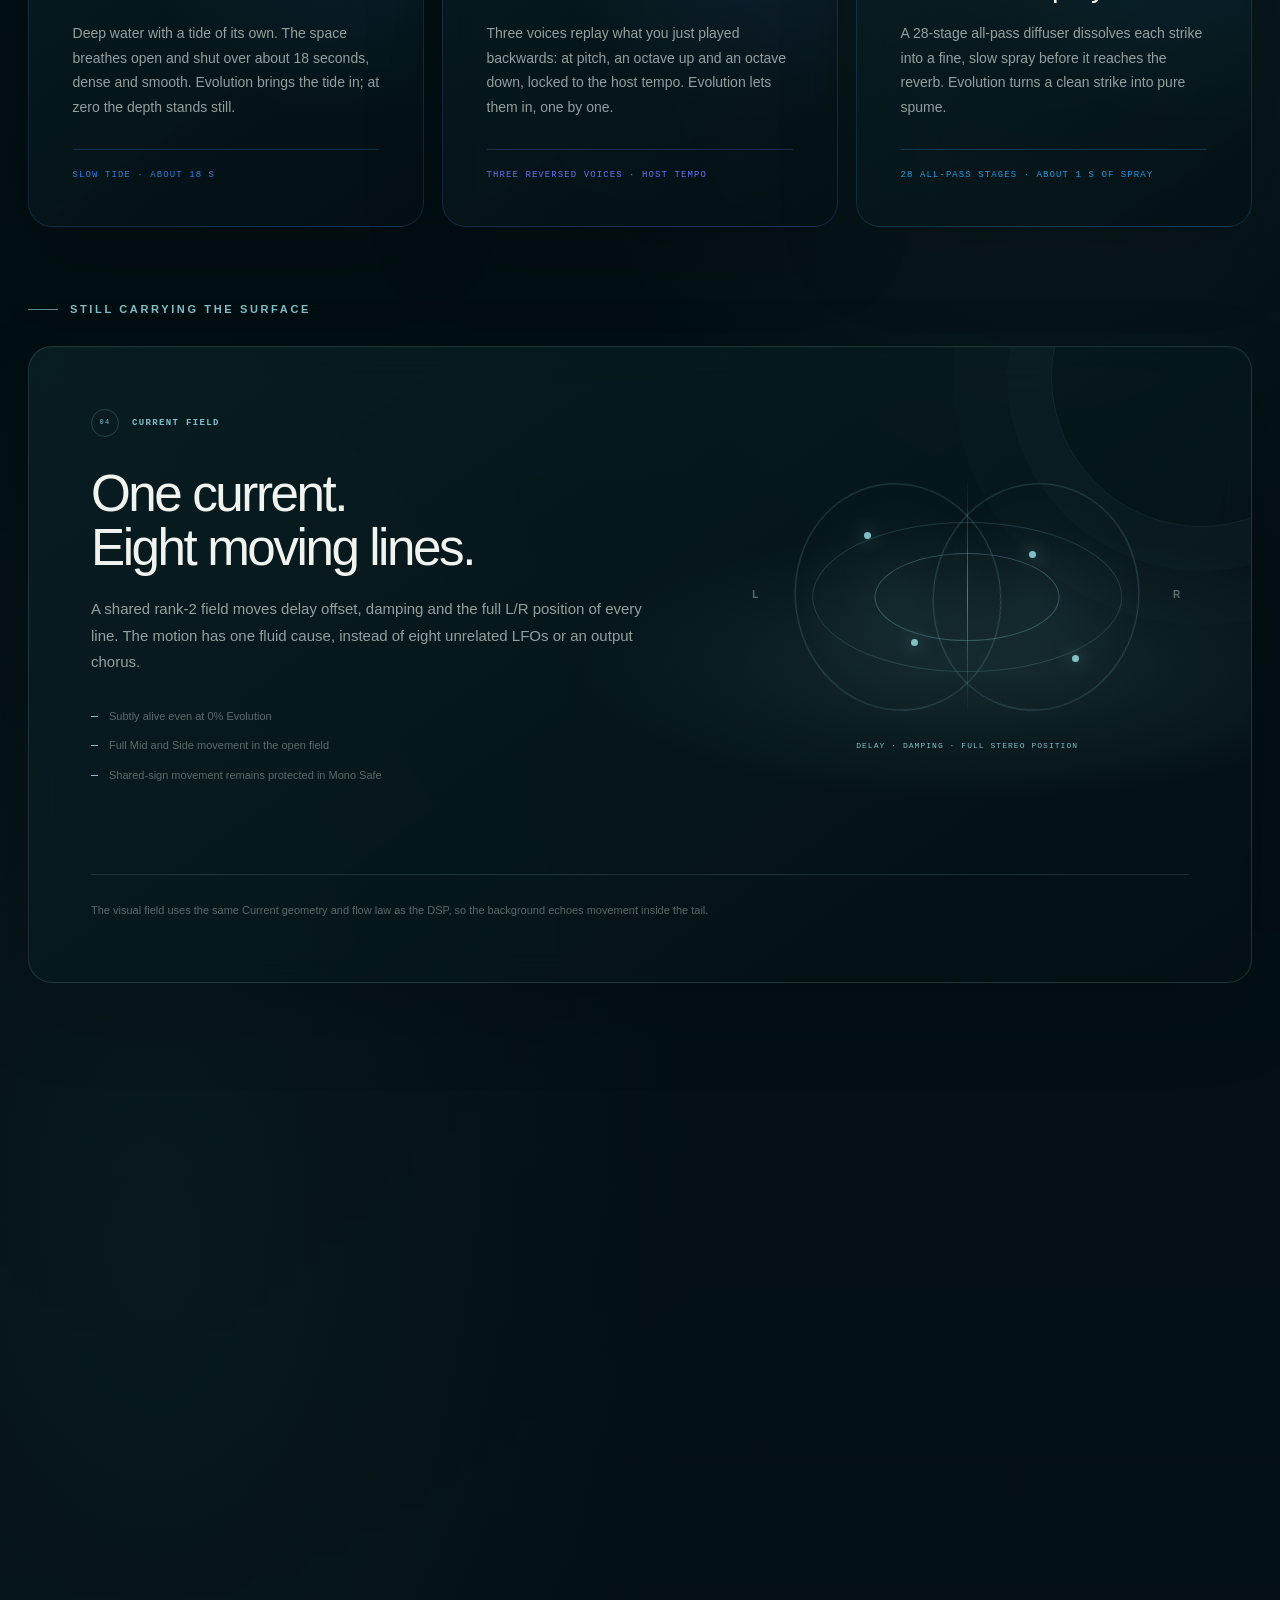
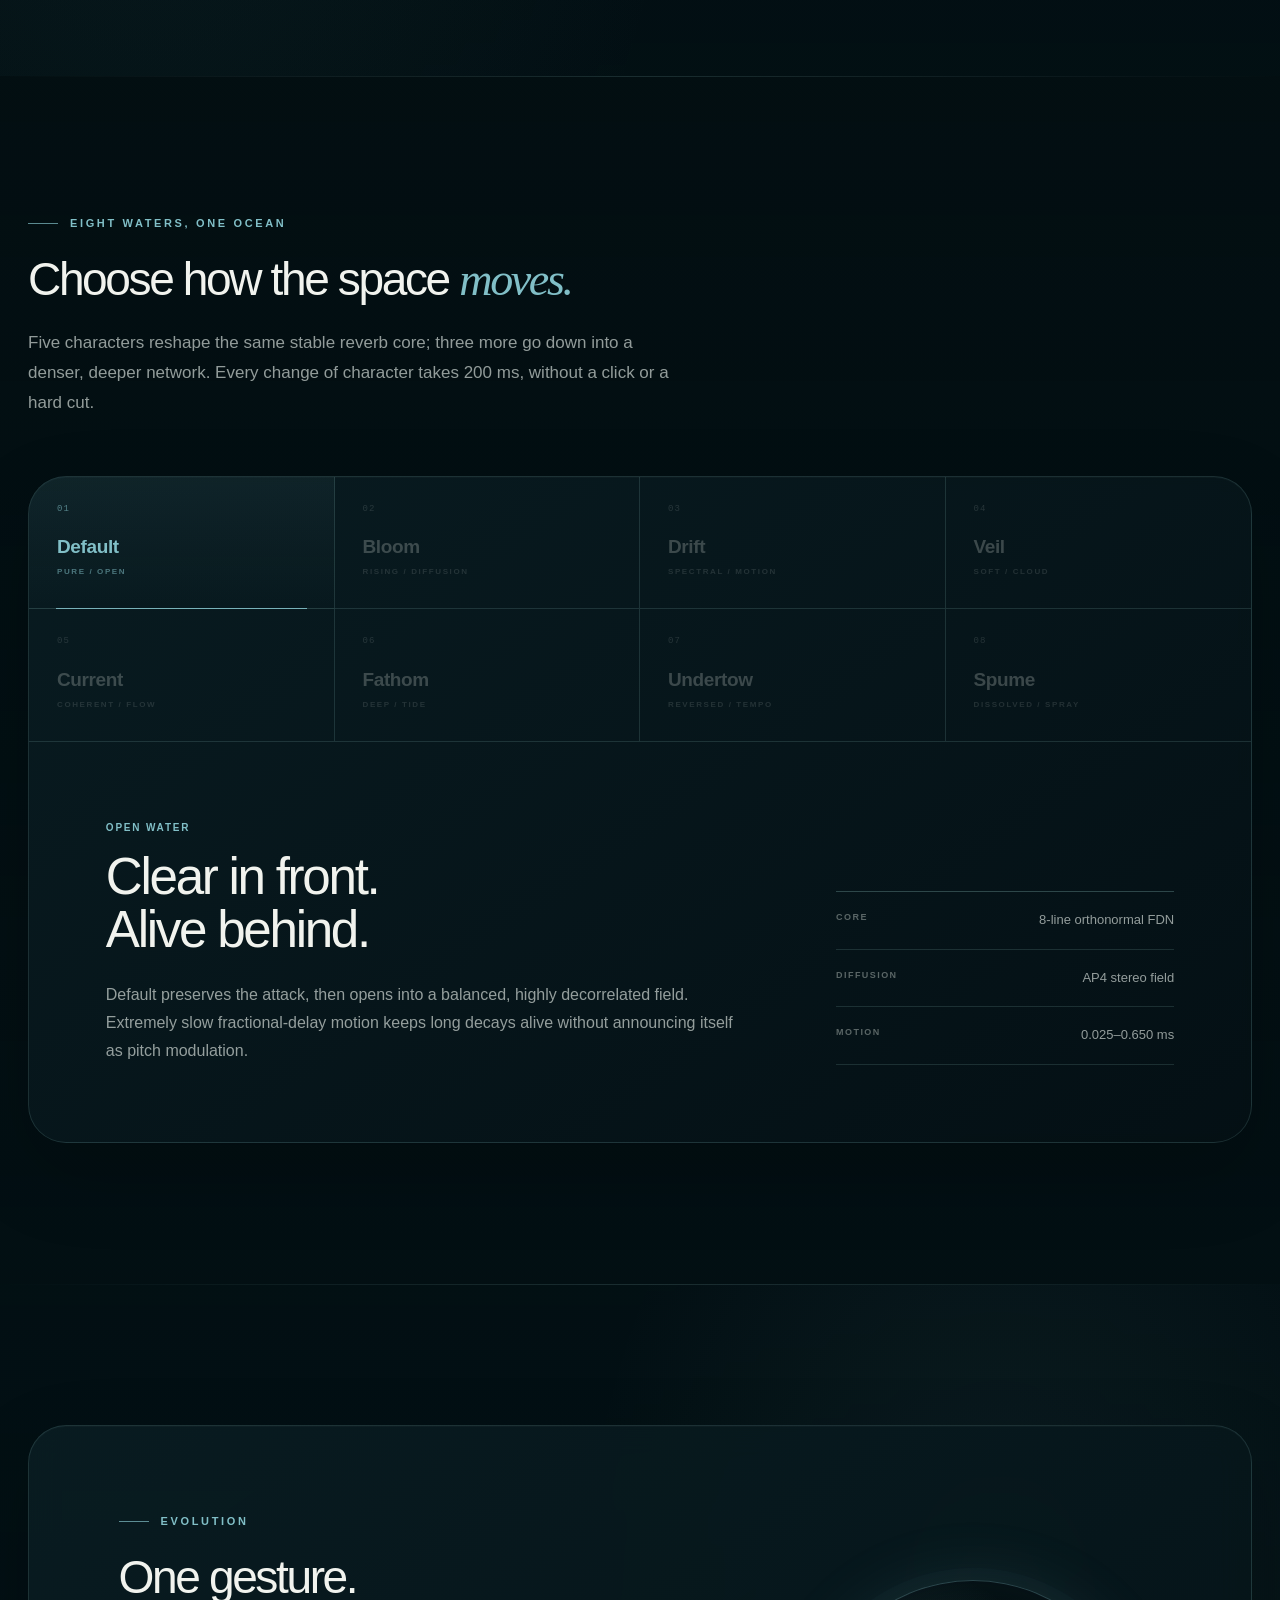
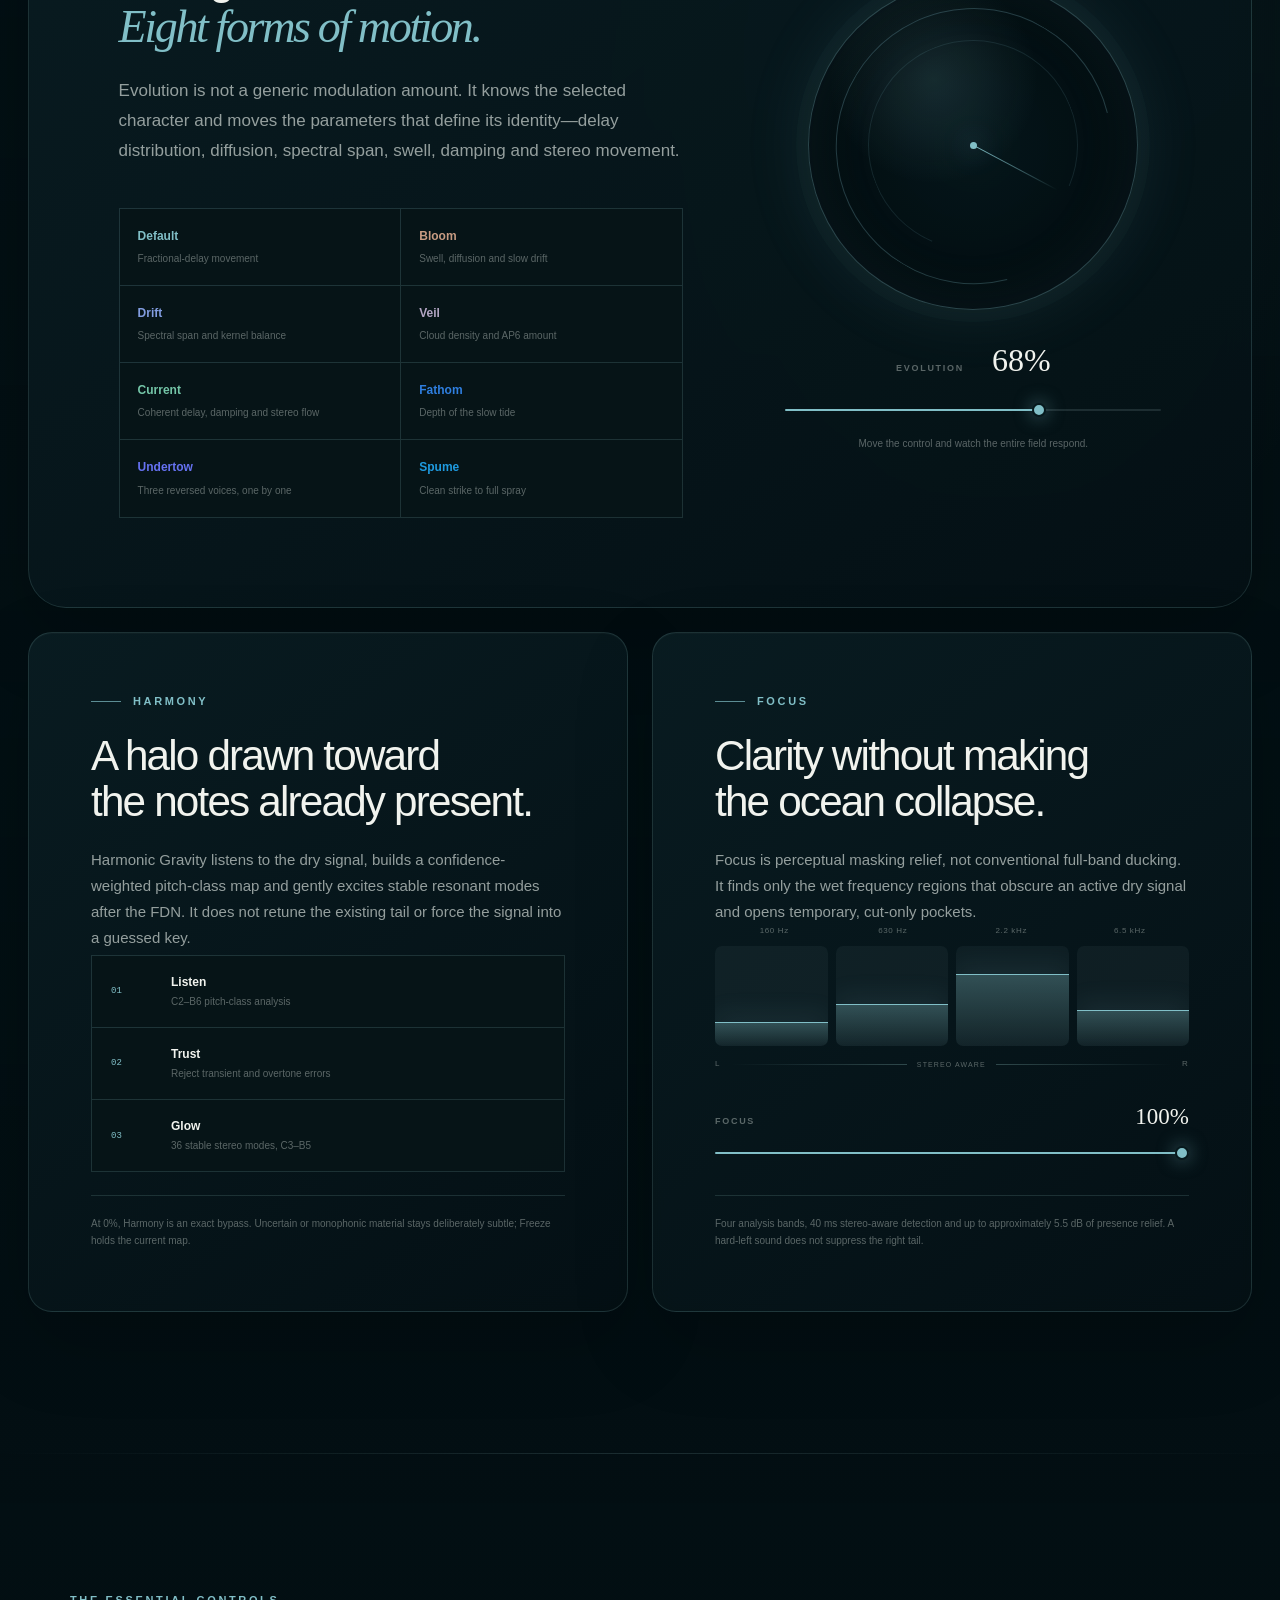
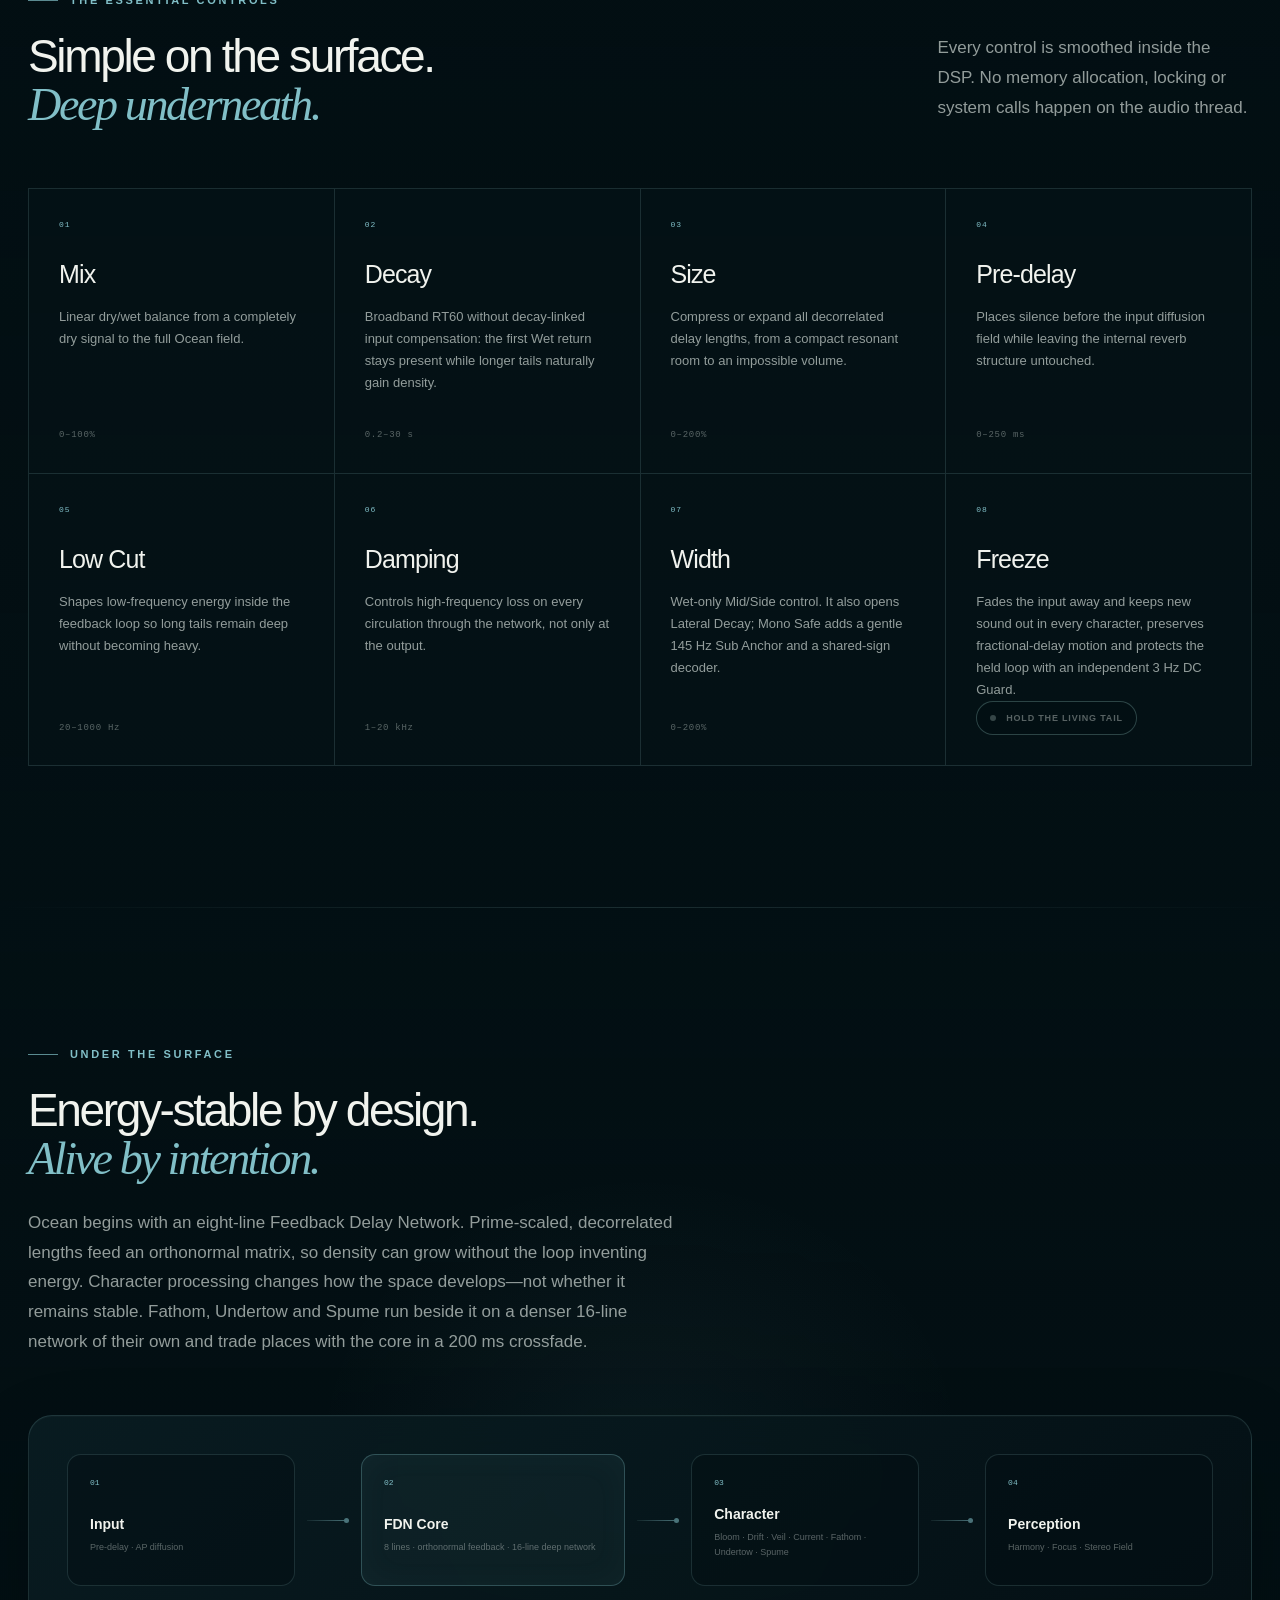
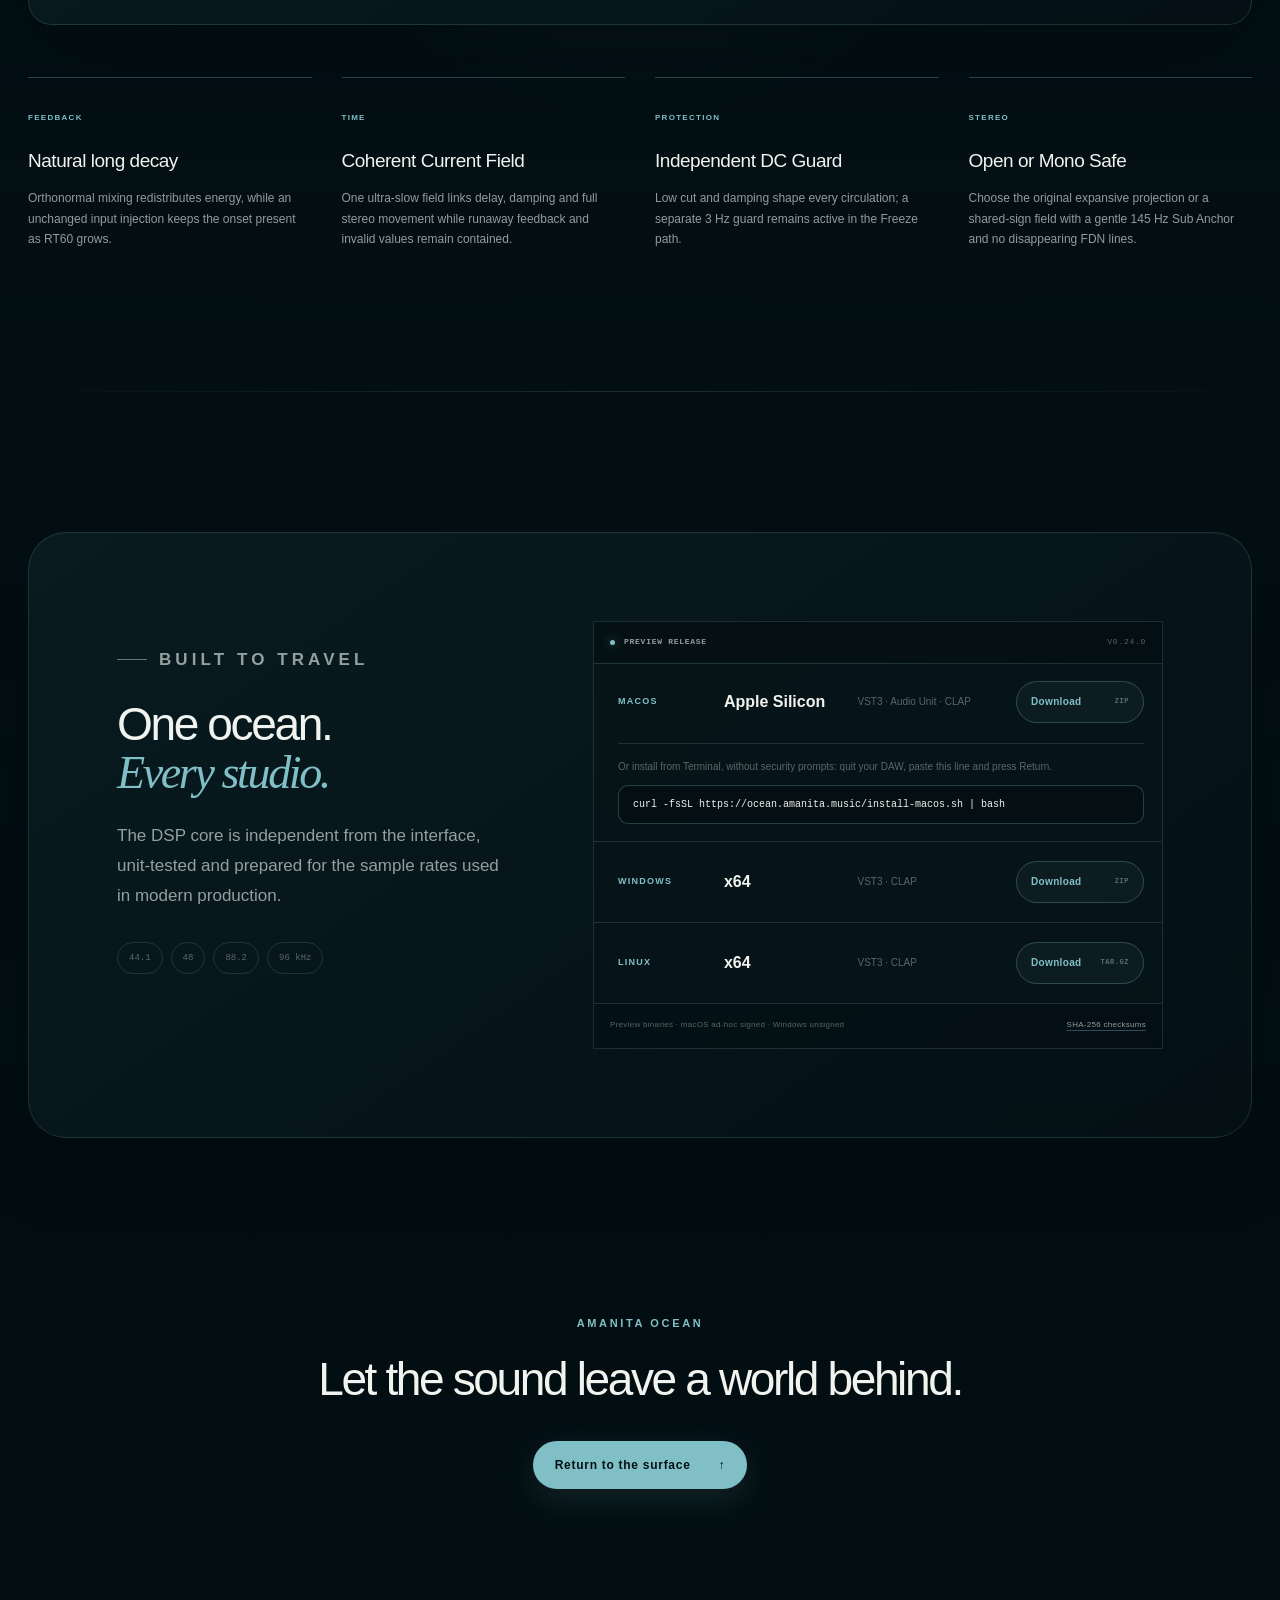
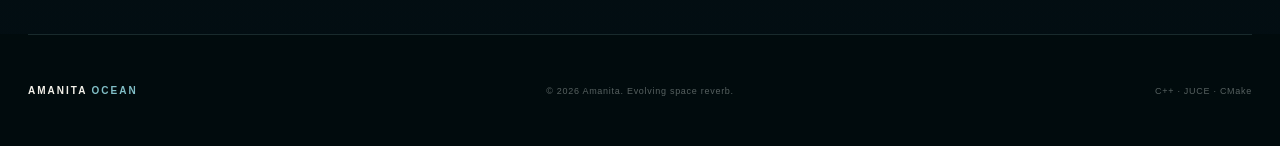
==== commit 03fb5a6c: "feat(site): put the Terminal install line in the macOS download row The one-line installer now sits " ====
--- a/site/index.html
+++ b/site/index.html
@@ -26,7 +26,7 @@
   <meta name="twitter:image" content="https://ocean.amanita.music/assets/amanita-ocean-social.png">
 
   <link rel="icon" href="assets/favicon.svg" type="image/svg+xml">
-  <link rel="stylesheet" href="styles.css?v=0240">
+  <link rel="stylesheet" href="styles.css?v=0240b">
   <script
     defer
     src="https://stats.amanita.music/script.js"
@@ -1029,6 +1029,13 @@
                   <span>Download</span>
                   <small>ZIP</small>
                 </a>
+                <div class="terminal-install">
+                  <p>Or install from Terminal, without security prompts: quit your DAW, paste this line and press Return.</p>
+                  <code
+                    class="install-command"
+                    data-umami-event="select-macos-terminal-install"
+                  >curl -fsSL https://ocean.amanita.music/install-macos.sh | bash</code>
+                </div>
               </article>
               <article>
                 <span>Windows</span>
@@ -1062,14 +1069,6 @@
               </article>
             </div>
 
-            <div class="terminal-install">
-              <p>macOS without security prompts: quit your DAW, paste this line into Terminal and press Return.</p>
-              <code
-                class="install-command"
-                data-umami-event="select-macos-terminal-install"
-              >curl -fsSL https://ocean.amanita.music/install-macos.sh | bash</code>
-            </div>
-
             <div class="release-foot">
               <p>Preview binaries · macOS ad-hoc signed · Windows unsigned</p>
               <a
--- a/site/styles.css
+++ b/site/styles.css
@@ -2021,13 +2021,13 @@
   outline-offset: 3px;
 }
 
+/* The Terminal route belongs to the macOS row: a second line across it. */
 .terminal-install {
   display: grid;
+  grid-column: 1 / -1;
   gap: 10px;
-  padding: 16px 18px 18px 24px;
-  border: 1px solid var(--line);
-  border-top: 0;
-  background: rgba(4, 17, 21, 0.91);
+  padding-top: 15px;
+  border-top: 1px solid var(--line);
 }
 
 .terminal-install p {
@@ -2455,7 +2455,8 @@
   }
 
   .terminal-install {
-    padding: 18px 22px 22px;
+    margin-top: 18px;
+    padding-top: 16px;
   }
 
   .release-foot {
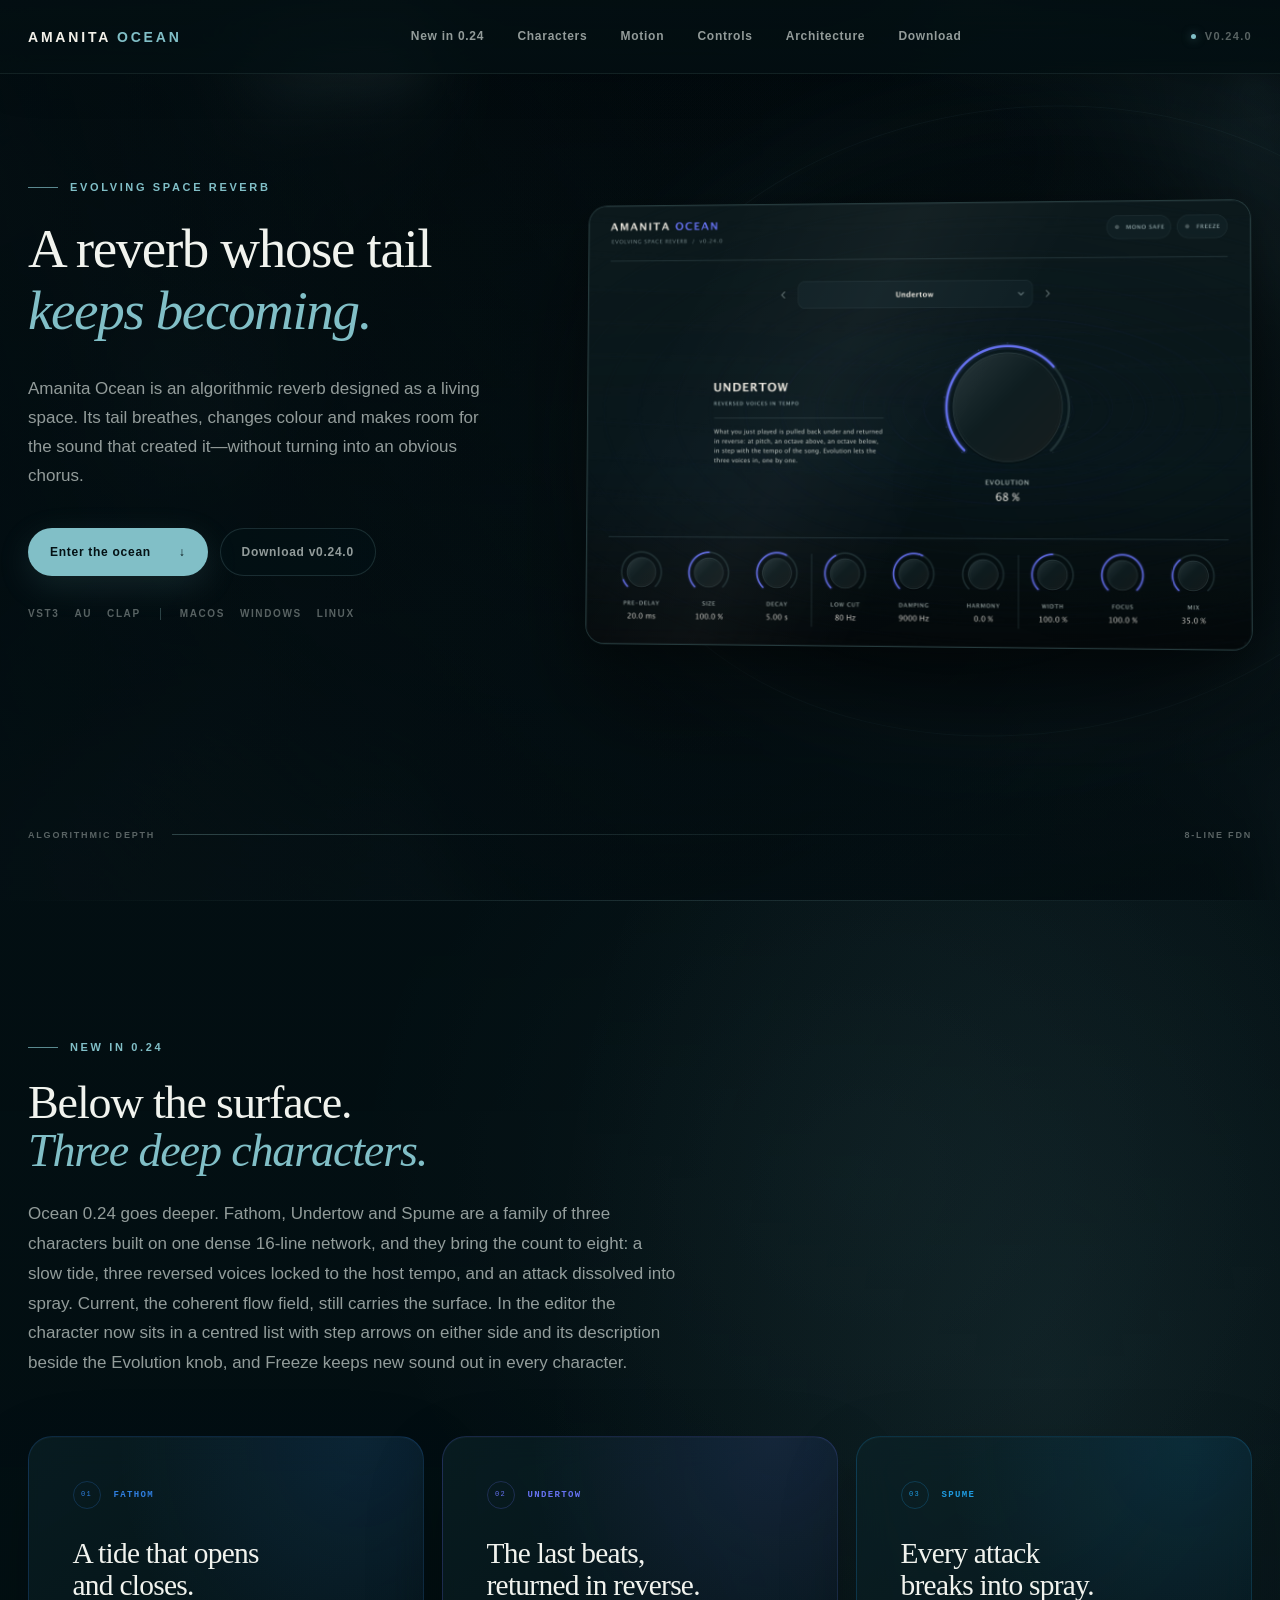
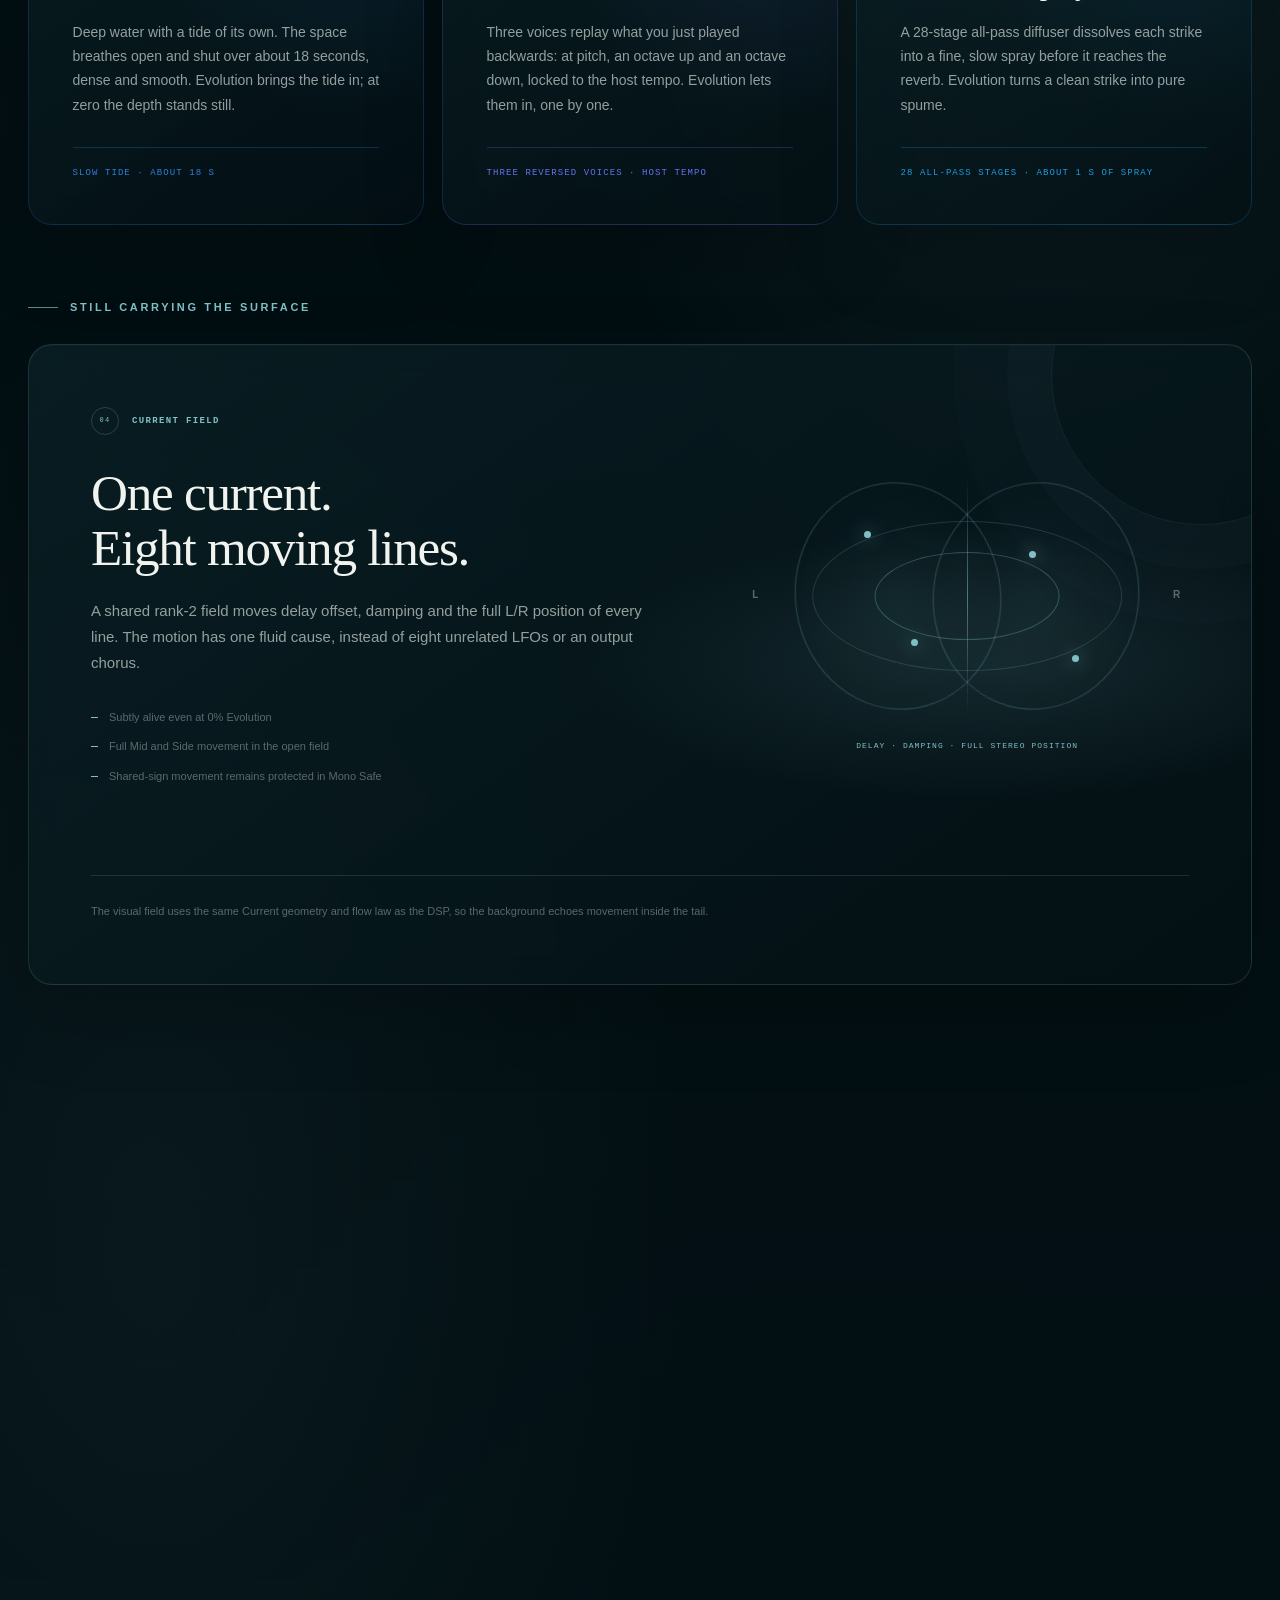
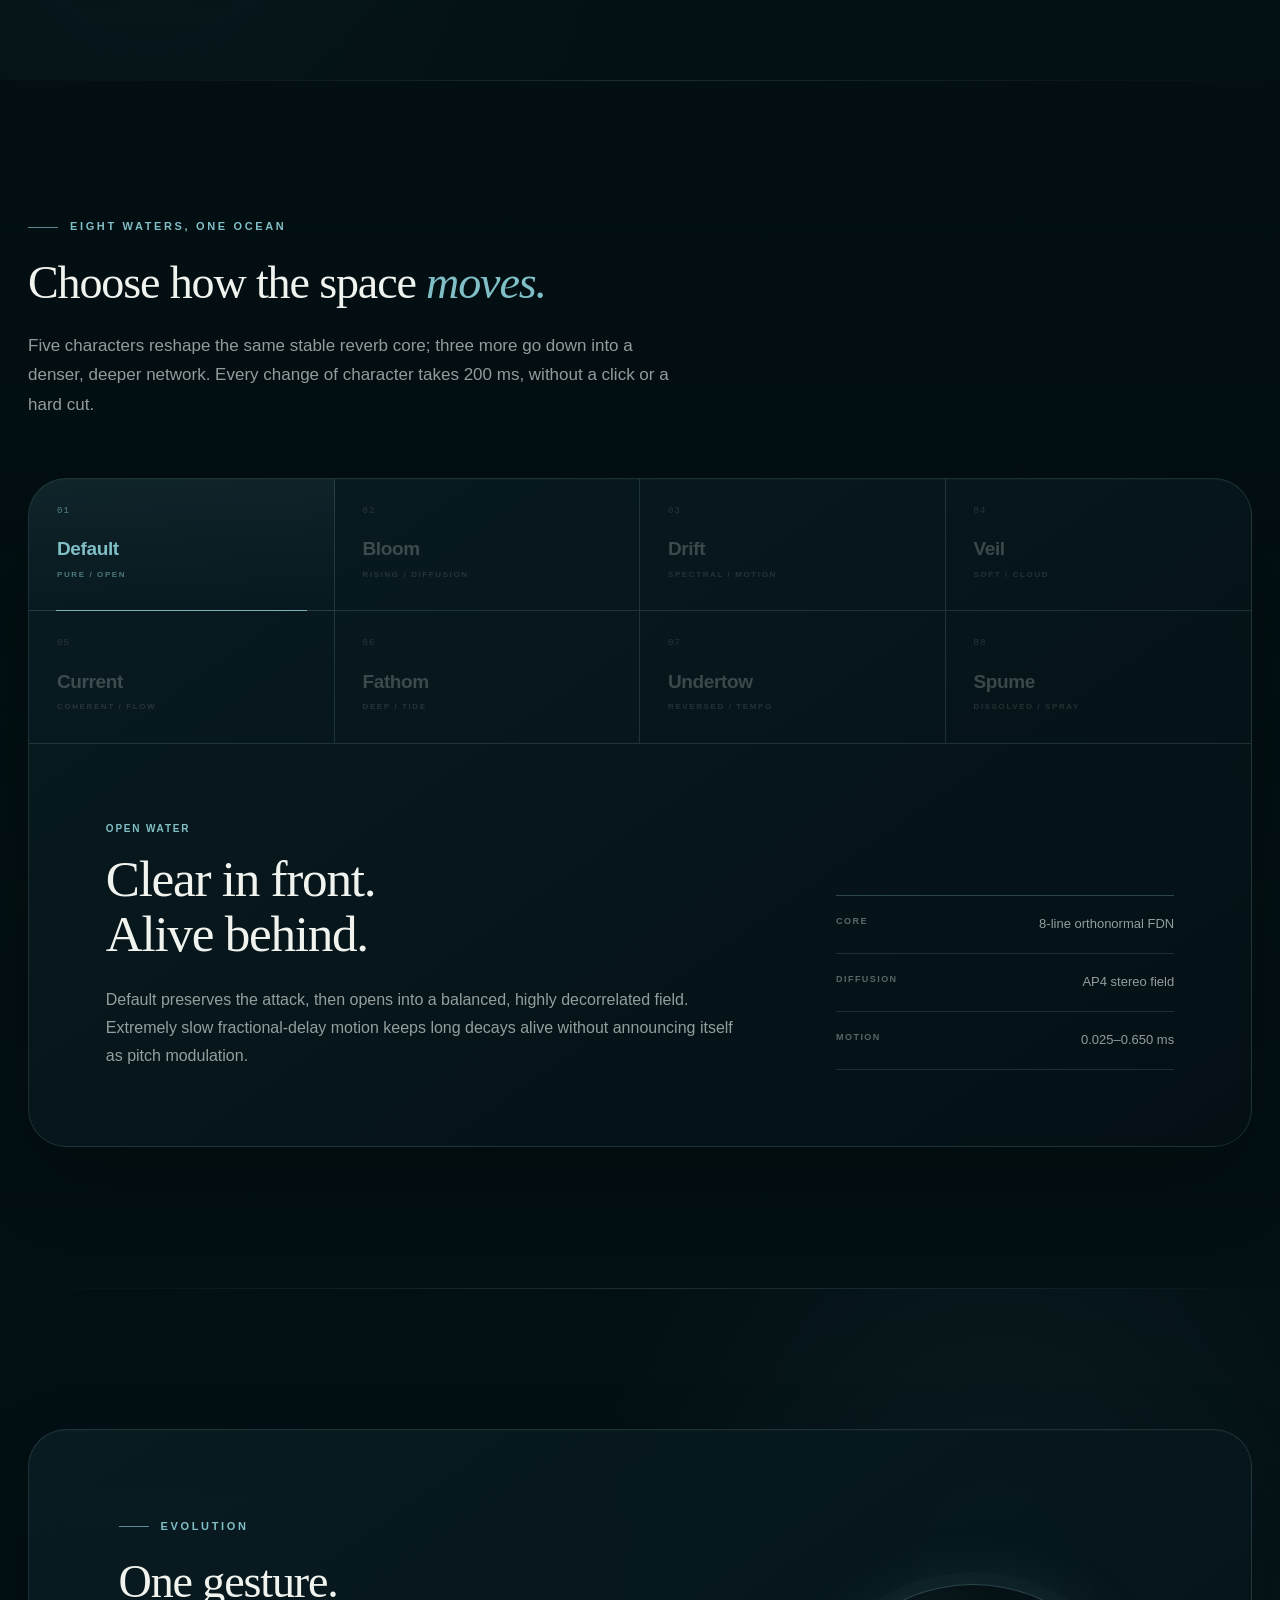
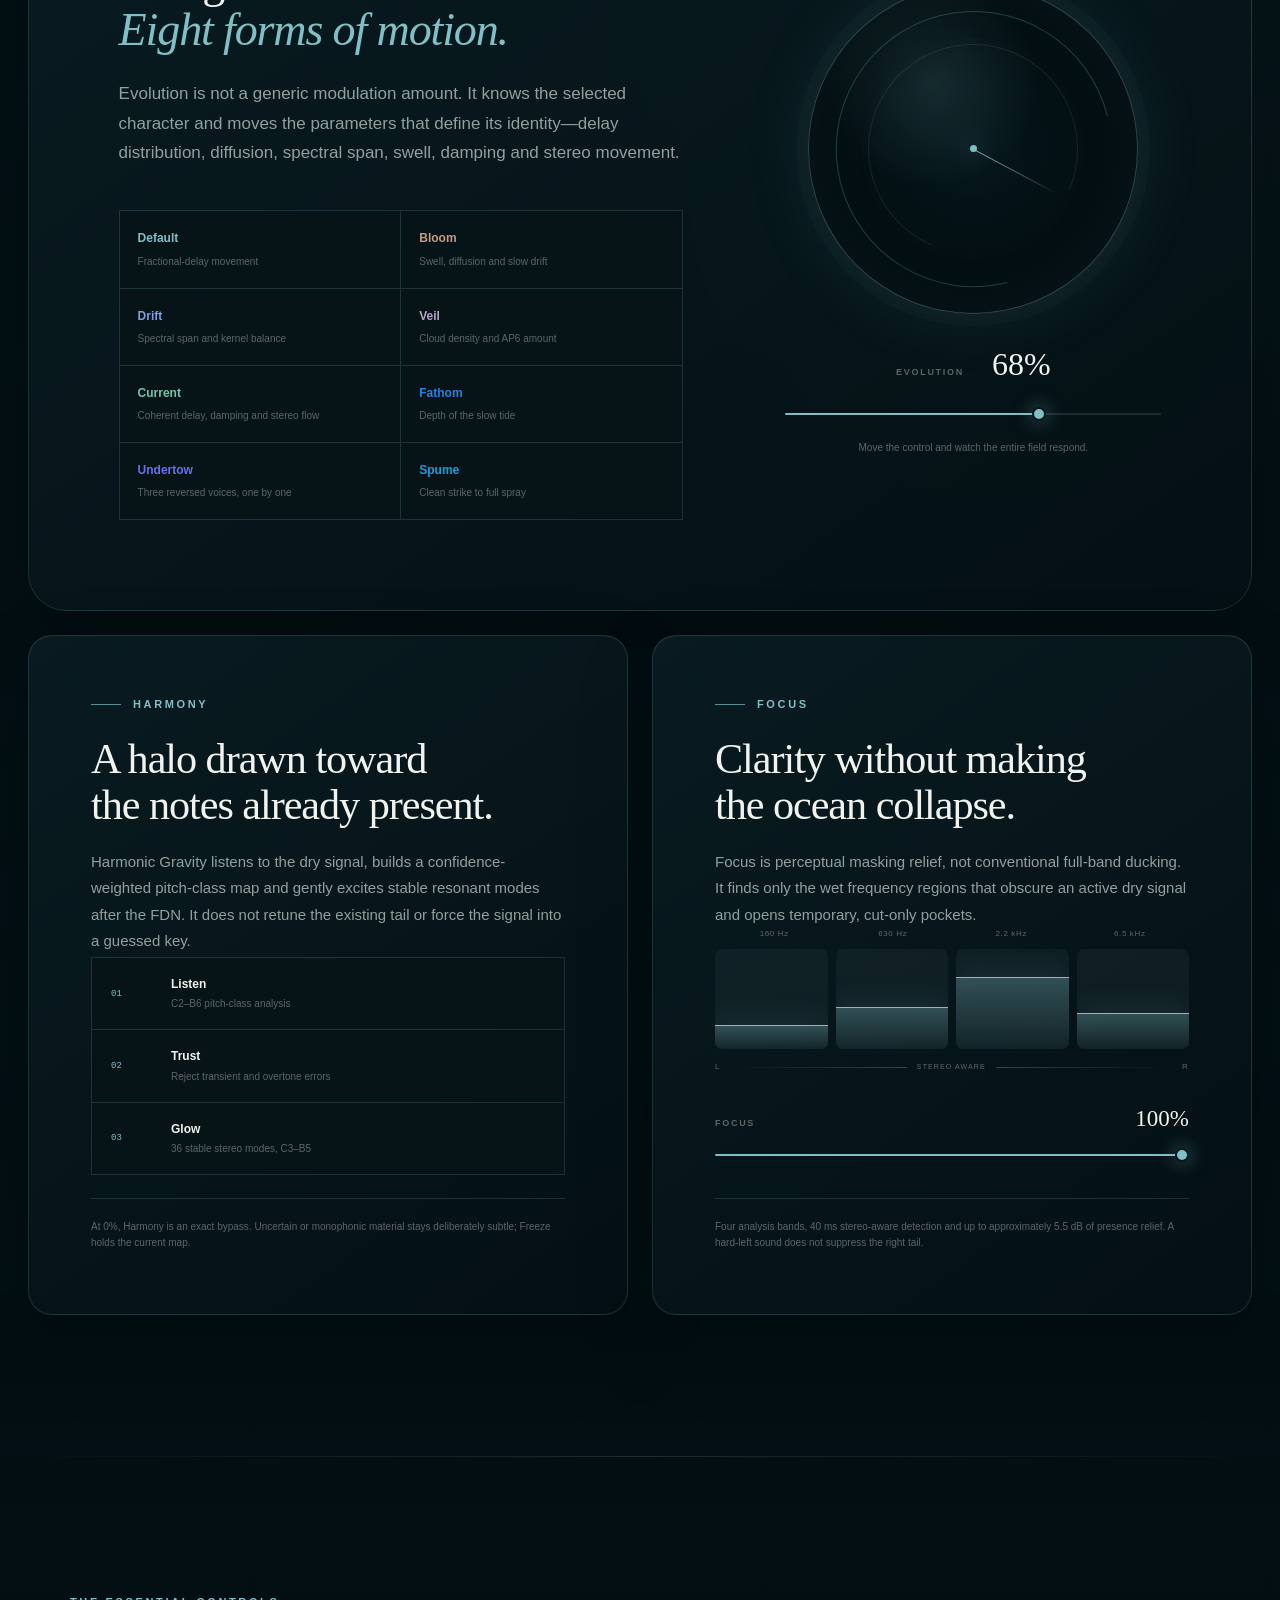
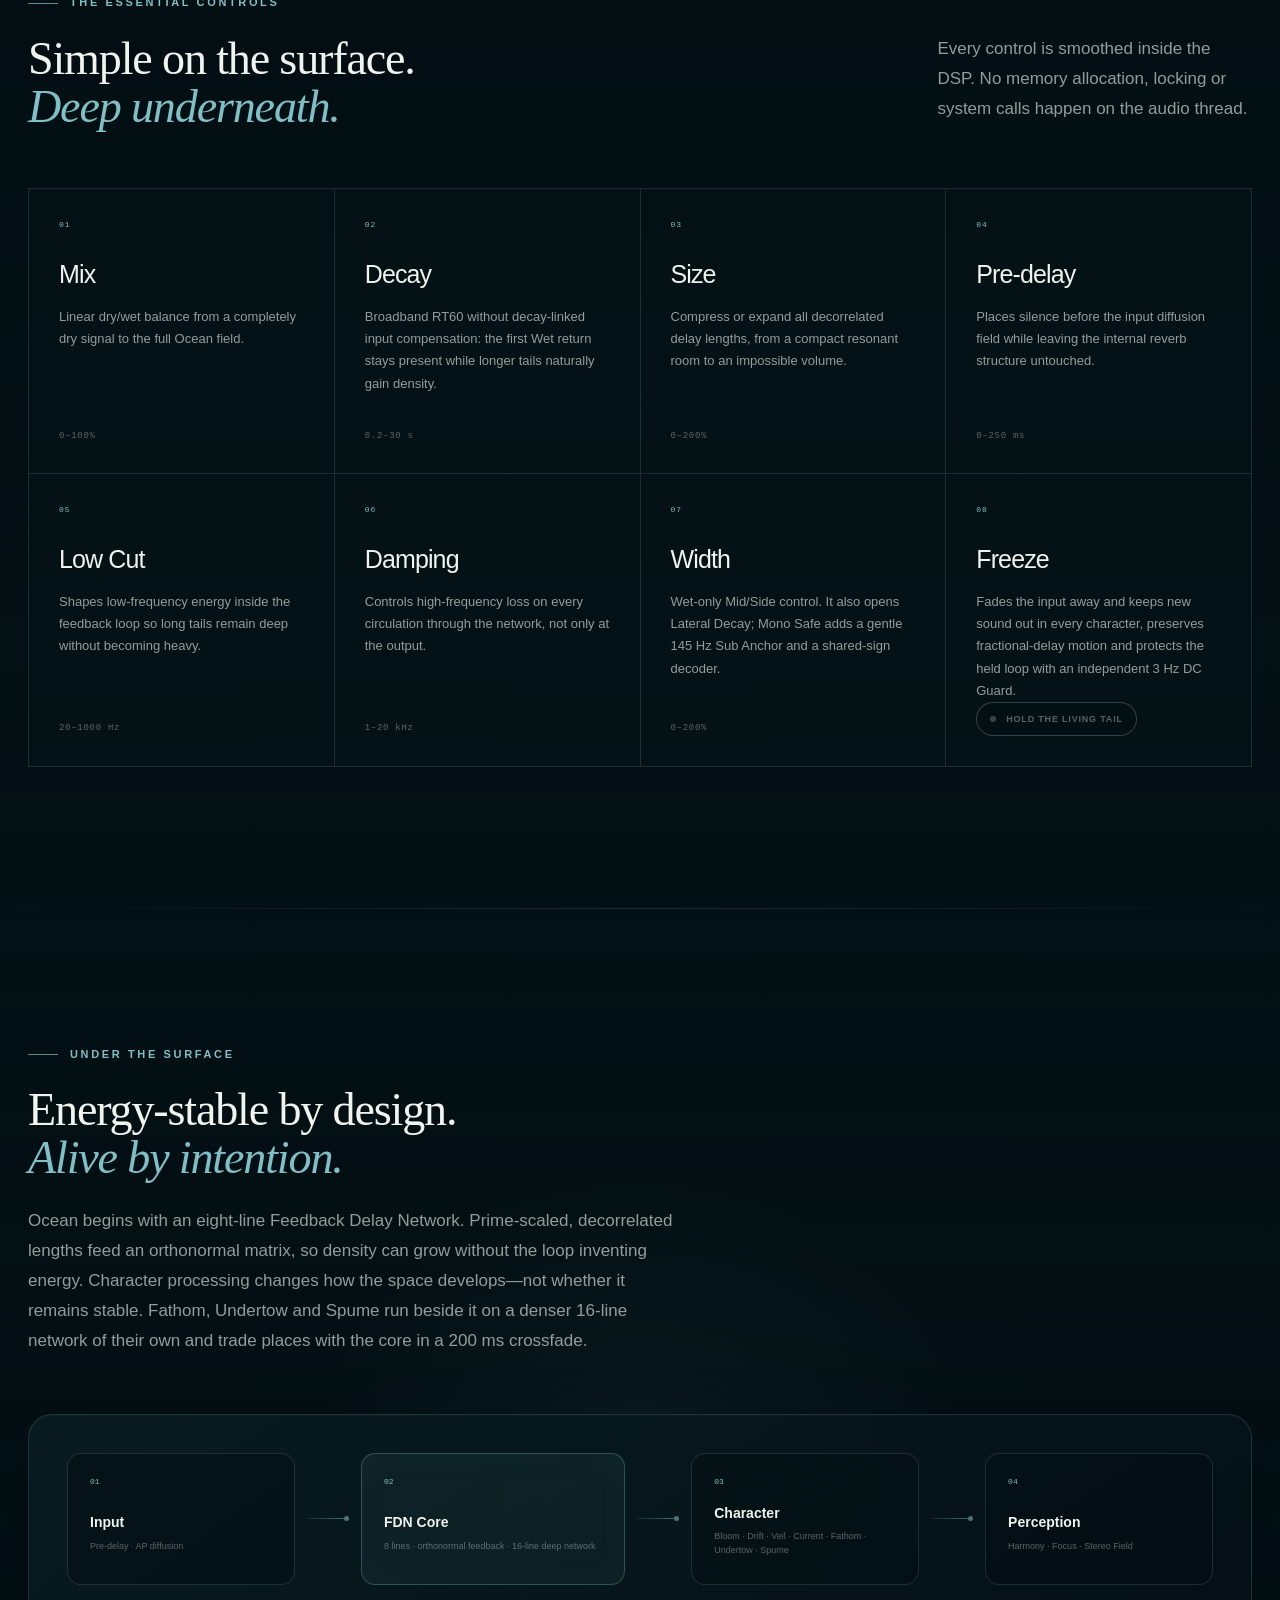
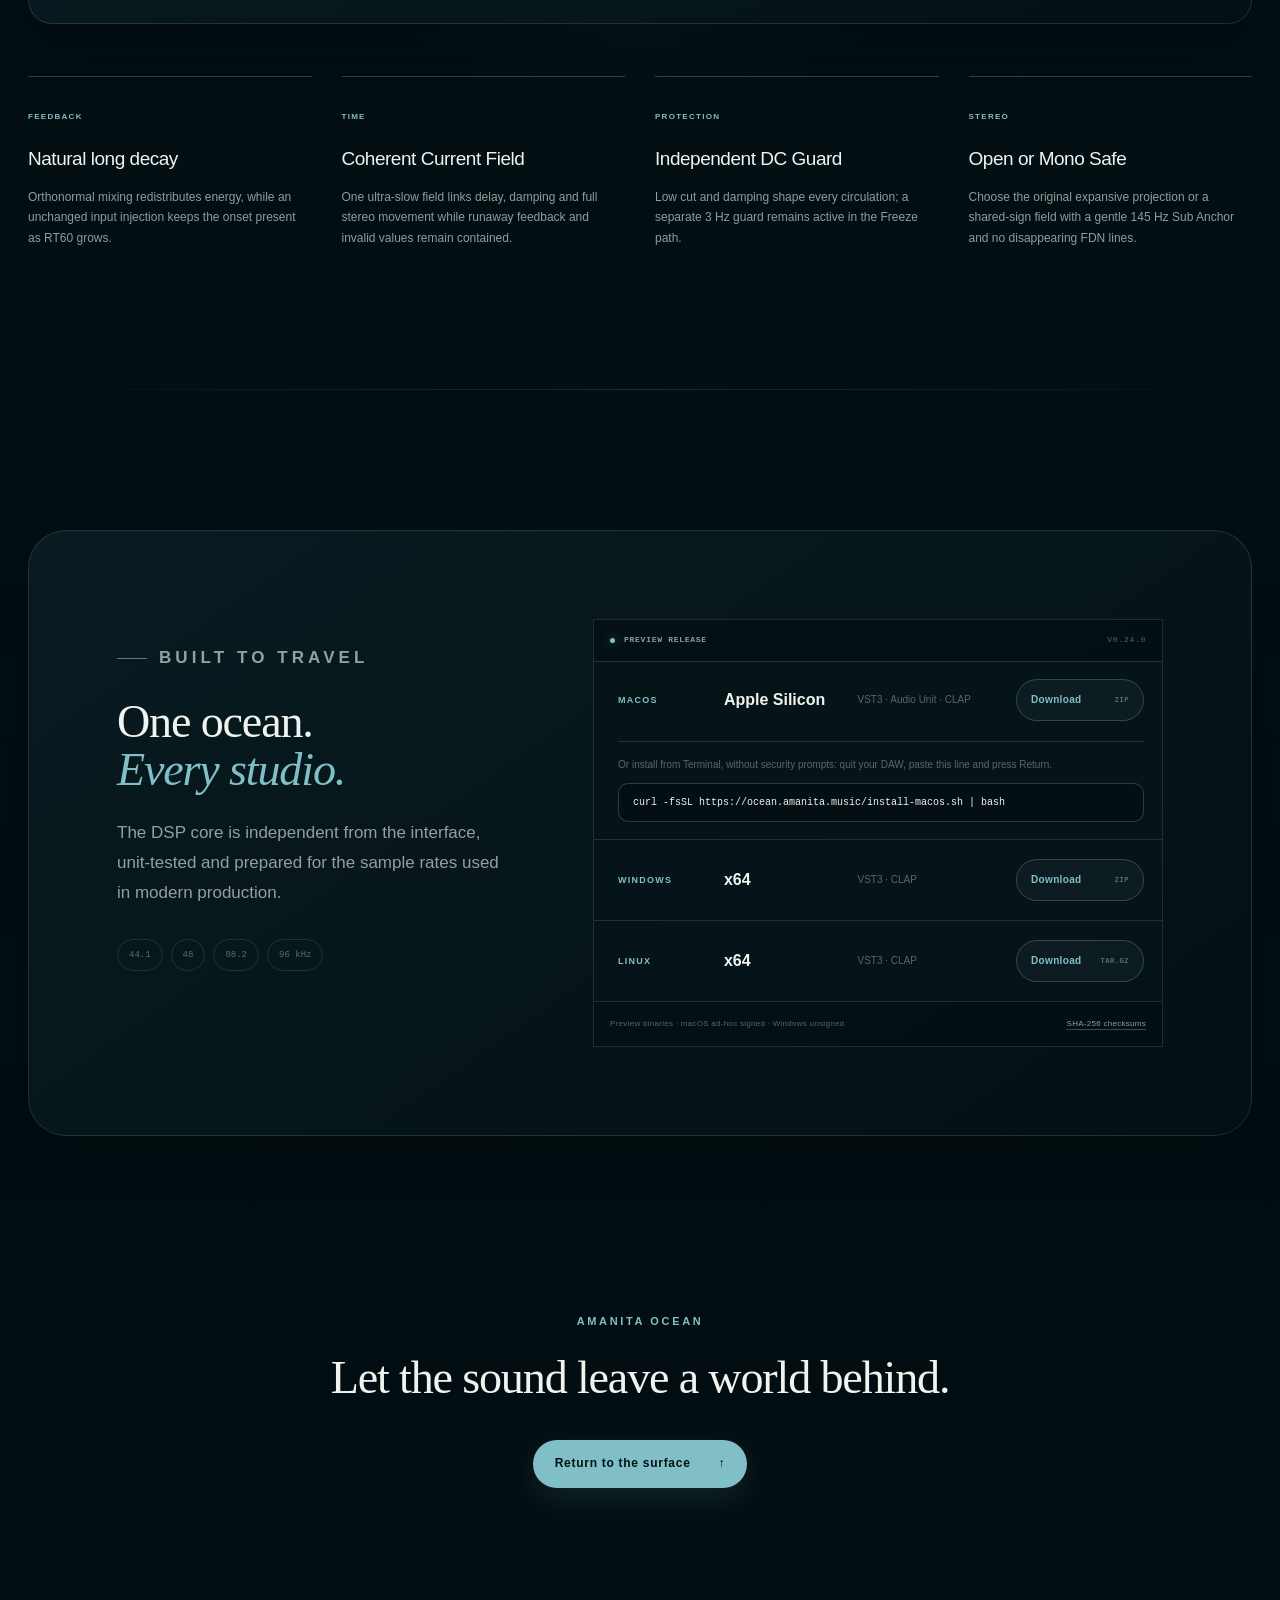
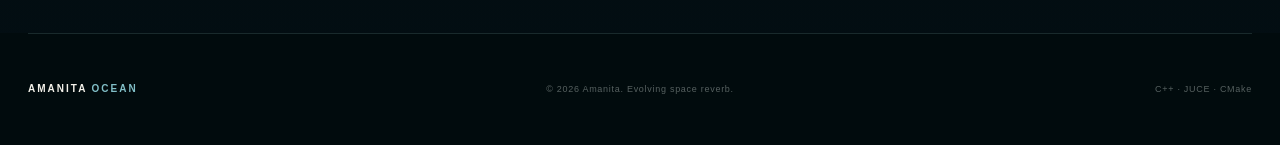
==== commit 79fc65d9: "style(site): use Georgia for Ocean display headings" ====
--- a/site/index.html
+++ b/site/index.html
@@ -26,7 +26,7 @@
   <meta name="twitter:image" content="https://ocean.amanita.music/assets/amanita-ocean-social.png">
 
   <link rel="icon" href="assets/favicon.svg" type="image/svg+xml">
-  <link rel="stylesheet" href="styles.css?v=0240b">
+  <link rel="stylesheet" href="styles.css?v=0240c">
   <script
     defer
     src="https://stats.amanita.music/script.js"
--- a/site/styles.css
+++ b/site/styles.css
@@ -11,6 +11,7 @@
   --deep-2: #071a1f;
   --surface: rgba(6, 22, 26, 0.68);
   --surface-strong: rgba(5, 18, 22, 0.88);
+  --font-display: Georgia, "Times New Roman", serif;
   --page-width: 1240px;
   --header-height: 74px;
   --radius-sm: 14px;
@@ -68,7 +69,7 @@
 }
 
 body {
-  min-width: 320px;
+  min-width: min(320px, 100%);
   margin: 0;
   overflow-x: hidden;
   color: var(--ink);
@@ -127,10 +128,19 @@
   text-wrap: balance;
 }
 
+h1,
+h2,
+.deep-card h3,
+.release-card h3,
+.mode-panel h3,
+.macro-card h3 {
+  font-family: var(--font-display);
+  font-weight: 400;
+}
+
 h1 em,
 h2 em {
   color: var(--accent);
-  font-family: Iowan Old Style, Baskerville, "Times New Roman", serif;
   font-weight: 400;
   transition: color 0.65s var(--ease-out);
 }
@@ -376,16 +386,15 @@
 .hero h1 {
   max-width: 720px;
   font-size: clamp(38px, 4.3vw, 64px);
-  font-weight: 480;
-  letter-spacing: -0.055em;
-  line-height: 0.98;
+  letter-spacing: -0.025em;
+  line-height: 1.04;
 }
 
 .hero h1 em {
   display: inline-block;
   margin-top: 0.1em;
   font-size: 1em;
-  letter-spacing: -0.045em;
+  letter-spacing: inherit;
 }
 
 .hero__lead {
@@ -575,9 +584,8 @@
 .macro-feature h2,
 .formats h2 {
   font-size: clamp(32px, 3.6vw, 50px);
-  font-weight: 420;
-  letter-spacing: -0.052em;
-  line-height: 1.05;
+  letter-spacing: -0.025em;
+  line-height: 1.04;
 }
 
 .section-heading > p:last-child,
@@ -654,8 +662,7 @@
 .deep-card h3 {
   margin-top: 28px;
   font-size: clamp(25px, 2.3vw, 33px);
-  font-weight: 420;
-  letter-spacing: -0.04em;
+  letter-spacing: -0.025em;
   line-height: 1.1;
 }
 
@@ -752,9 +759,8 @@
 .release-card h3 {
   margin-top: 30px;
   font-size: clamp(34px, 4vw, 56px);
-  font-weight: 420;
-  letter-spacing: -0.048em;
-  line-height: 1.05;
+  letter-spacing: -0.025em;
+  line-height: 1.08;
 }
 
 .release-card > p,
@@ -1184,9 +1190,8 @@
 .mode-panel h3 {
   max-width: 680px;
   font-size: clamp(34px, 4vw, 54px);
-  font-weight: 420;
-  letter-spacing: -0.045em;
-  line-height: 1.05;
+  letter-spacing: -0.025em;
+  line-height: 1.08;
 }
 
 .mode-panel__statement > p:last-child {
@@ -1493,8 +1498,7 @@
 
 .macro-card h3 {
   font-size: clamp(32px, 3.3vw, 46px);
-  font-weight: 430;
-  letter-spacing: -0.043em;
+  letter-spacing: -0.025em;
   line-height: 1.08;
 }
 
